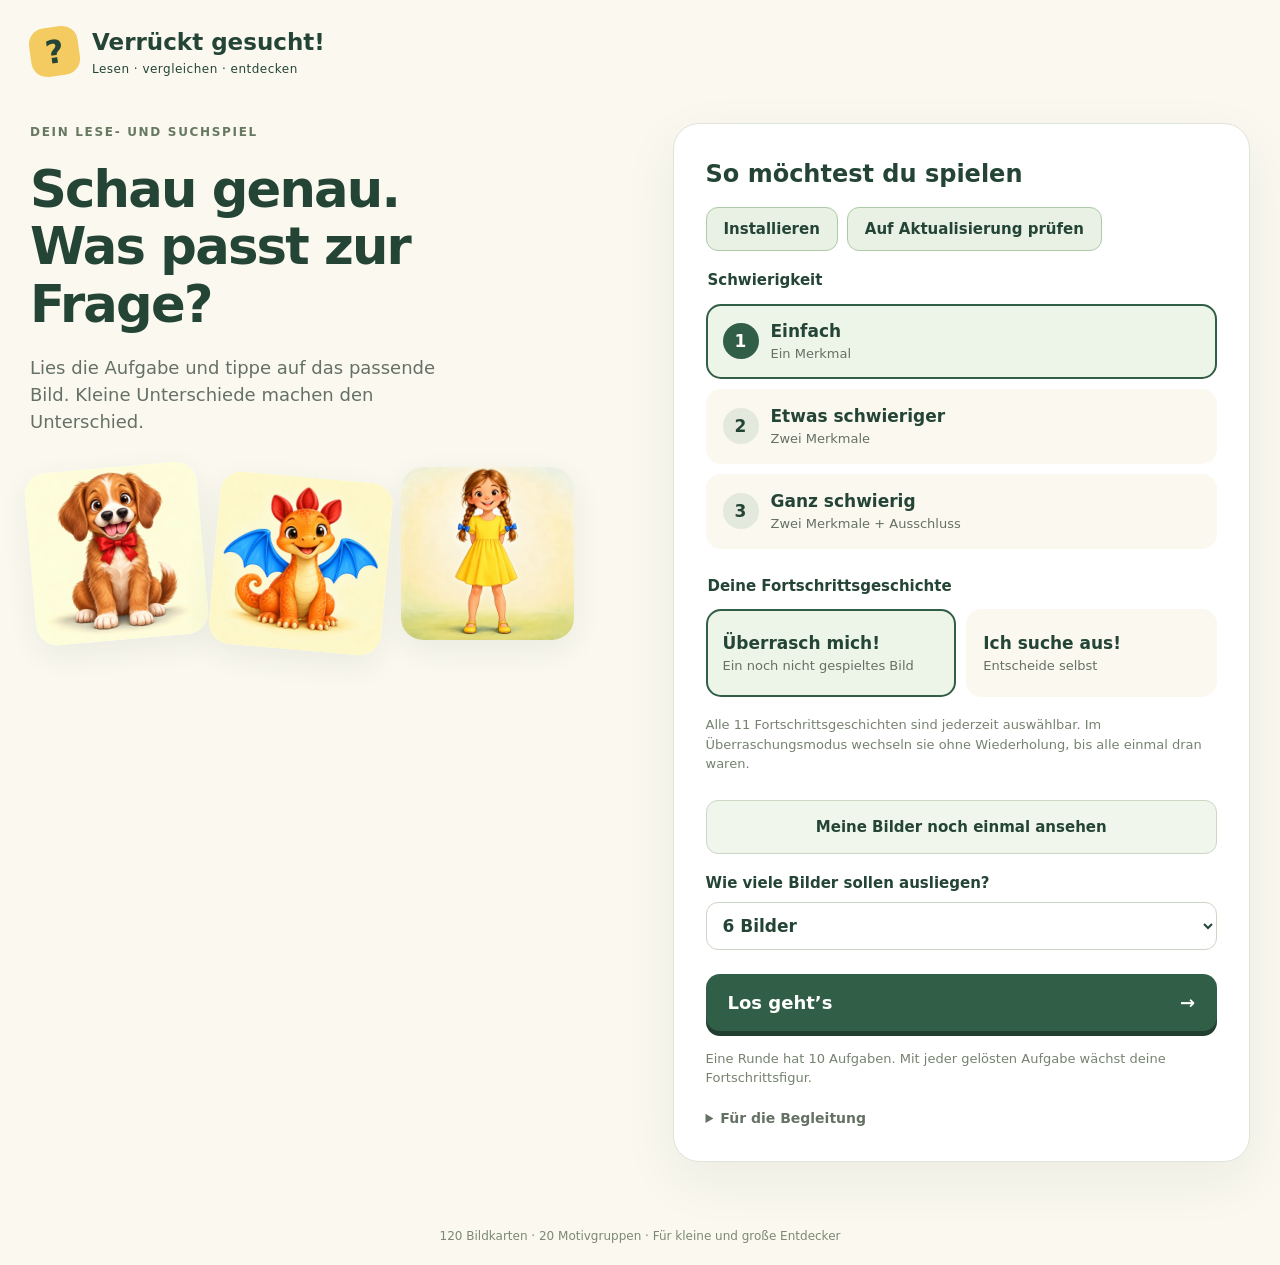
==== index.html @ 69c17f88 "Place accessible text-size controls next to reading task and refresh layout assets" ====
<!doctype html><html lang="de"><head><meta charset="utf-8"><meta name="viewport" content="width=device-width,initial-scale=1"><meta name="theme-color" content="#315e46"><title>Verrückt gesucht! – Lese- und Suchspiel</title><link rel="manifest" href="manifest.webmanifest"><link rel="icon" type="image/png" href="icons/icon-192.png"><link rel="apple-touch-icon" href="icons/icon-192.png"><meta name="apple-mobile-web-app-capable" content="yes"><meta name="apple-mobile-web-app-title" content="Verrückt gesucht!"><link rel="stylesheet" href="style.css?v=20261105-mobile-layout-1"></head><body>
<header class="top"><a class="brand" href="#" id="home"><span class="brandmark">?</span><span>Verrückt gesucht!<small>Lesen · vergleichen · entdecken</small></span></a><button class="quiet" id="settingsButton" hidden>Zur Auswahl</button></header>
<main>
<section id="setup" class="setup"><div class="intro"><div class="eyebrow">DEIN LESE- UND SUCHSPIEL</div><h1>Schau genau.<br>Was passt zur Frage?</h1><p>Lies die Aufgabe und tippe auf das passende Bild. Kleine Unterschiede machen den Unterschied.</p><div class="sample" id="sample" aria-hidden="true"></div></div>
<div class="setupPanel"><h2>So möchtest du spielen</h2><div class="install-panel"><div style="display:flex;gap:9px;flex-wrap:wrap"><button type="button" id="installApp" class="quiet install-app-button">Installieren</button><button type="button" id="updateApp" class="quiet install-app-button">Auf Aktualisierung prüfen</button></div><p id="installStatus" role="status" aria-live="polite" hidden></p><progress id="updateProgress" hidden value="0" max="24" aria-label="Geladene App-Dateien" style="width:100%;height:14px;accent-color:#315e46"></progress><p id="updateStatus" role="status" aria-live="polite" hidden></p></div><fieldset><legend>Schwierigkeit</legend><div class="levels"><button data-level="1" class="level selected" aria-pressed="true"><span>1</span><b>Einfach</b><small>Ein Merkmal</small></button><button data-level="2" class="level" aria-pressed="false"><span>2</span><b>Etwas schwieriger</b><small>Zwei Merkmale</small></button><button data-level="3" class="level" aria-pressed="false"><span>3</span><b>Ganz schwierig</b><small>Zwei Merkmale + Ausschluss</small></button></div></fieldset><fieldset class="reward-picker"><legend>Deine Fortschrittsgeschichte</legend><div class="reward-modes"><button type="button" id="rewardRandom" class="level selected" aria-pressed="true"><b>Überrasch mich!</b><small>Ein noch nicht gespieltes Bild</small></button><button type="button" id="rewardManual" class="level" aria-pressed="false"><b>Ich suche aus!</b><small>Entscheide selbst</small></button></div><label class="field" id="rewardChoiceWrap" hidden>Welche Geschichte soll entstehen?<select id="rewardChoice"><option value="pfau">Der verrückte Pfau</option><option value="baum">Der verrückte Baum</option><option value="knurpsel">Knurpsel, das Fortschrittsmonster</option><option value="rakete">Die verrückte Rakete</option><option value="blumenwiese">Die zauberhafte Blumenwiese</option><option value="wundereiche">Die Wundereiche</option><option value="kinderzimmer">Chaos im Kinderzimmer</option><option value="marsmission">Die Marsmission</option><option value="baumhaus">Das gemütliche Baumhaus</option><option value="unterwasserwelt">Die Unterwasserwelt mit dem Schatz</option><option value="matschwiese">Knurpsel auf der Matschwiese</option></select></label><p class="fine" id="rewardRemaining" aria-live="polite"></p></fieldset><button type="button" class="quiet gallery-launch" id="openGallery">Meine Bilder noch einmal ansehen</button><label class="field">Wie viele Bilder sollen ausliegen?<select id="size"><option value="6">6 Bilder</option><option value="9">9 Bilder</option><option value="12">12 Bilder</option></select></label><button id="start" class="primary">Los geht’s <span>→</span></button><p class="fine">Eine Runde hat 10 Aufgaben. Mit jeder gelösten Aufgabe wächst deine Fortschrittsfigur.</p><details><summary>Für die Begleitung</summary><p>Alle 120 Bildkarten werden verwendet. Die App stellt passende Verwechslungen zusammen und prüft jede Frage auf eine eindeutige Antwort. Auf Stufe 3 entscheidet erst der Ausschluss zwischen zwei Karten.</p><p>Die Mädchenkarten sind weiterhin Entwürfe. Beim Fisch zählen alle dargestellten Flossen einschließlich der Schwanzflosse. Die Radfarbe bezeichnet Felgen und Speichen.</p><button class="quiet" id="downloadMatrix">Fragenmatrix herunterladen</button></details></div></section>
<section id="play" hidden><div class="roundhead"><span id="levelLabel" class="pill"></span><span id="progressText">Aufgabe 1 von 10</span></div><div class="progress" aria-hidden="true"><div id="progressBar"></div></div><div class="taskLayout"><div class="questionBox"><div class="questionTools"><span class="eyebrow">LIES UND FINDE</span><div class="textZoom" role="group" aria-label="Schriftgröße der Leseaufgabe"><button type="button" id="textSmaller" class="quiet" aria-label="Aufgabenschrift verkleinern">A−</button><button type="button" id="textReset" class="quiet" aria-label="Normale Schriftgröße wiederherstellen">100 %</button><button type="button" id="textLarger" class="quiet" aria-label="Aufgabenschrift vergrößern">A+</button></div></div><h1 id="question" tabindex="-1"></h1></div><aside class="reward-panel" aria-label="Deine Fortschrittsfigur"><div id="treeMount"></div><p id="treeCounter" aria-live="polite">0 von 10 gefunden</p></aside></div><div class="feedbackRow"><p id="feedback" aria-live="polite">Tippe auf das passende Bild.</p><button id="next" class="primary" hidden>Nächste Aufgabe →</button></div><div id="board" class="board"></div></section>
<section id="gallery" hidden><div class="gallery-header"><h1>Meine Bilder</h1><button type="button" id="closeGallery" class="quiet">Zurück zur Auswahl</button></div><p>Hier kannst du deine fertigen Fortschrittsgeschichten noch einmal anschauen – ganz ohne Leseaufgaben.</p><div id="galleryGrid" class="gallery-grid"></div></section>
<section id="finish" class="finish" hidden><div class="finishMark">✓</div><h1>Alles gefunden!</h1><p>Du hast alle 10 Aufgaben gelöst.</p><p id="result"></p><button id="again" class="primary">Noch eine Runde →</button><button id="choose" class="quiet">Andere Auswahl</button></section>
</main><footer>120 Bildkarten · 20 Motivgruppen · Für kleine und große Entdecker</footer><dialog id="galleryDialog"><h2 id="galleryTitle">Meine Bilder</h2><div id="galleryPicture" role="button" tabindex="0" aria-label="Nächstes Bild der Fortschrittsgeschichte"></div><p id="galleryStep" aria-live="polite"></p><div class="gallery-controls"><button id="galleryPrev" class="quiet" type="button">← Vorheriges Bild</button><button id="galleryNext" class="primary" type="button">Nächstes Bild →</button></div><button id="galleryClose" class="primary" type="button">Schließen</button></dialog><dialog id="zoom"><button id="closeZoom" class="quiet">Schließen ×</button><img id="zoomImage" alt=""><p id="zoomLabel"></p></dialog><dialog id="treeDialog" aria-labelledby="treeTitle"><h2 id="treeTitle">Dein verrückter Baum</h2><div id="treeLarge"></div><button class="primary" id="treeContinue" hidden>Weiter →</button></dialog><dialog id="installHelp" aria-labelledby="installHelpTitle"><h2 id="installHelpTitle">Verrückt gesucht! installieren</h2><p id="installHelpText"></p><button id="installHelpClose" class="primary" type="button">Verstanden</button></dialog><script src="pwa.js?v=20261105-update-1" defer></script><script src="pfau-art.js?v=20261104"></script><script src="tree-art.js?v=20261104"></script><script src="tree.js?v=20261104"></script><script src="data.js?v=20261105-yellow-noses-1"></script><script src="engine.js?v=20261104"></script><script src="pfau.js?v=20261104"></script><script src="knurpsel.js?v=20261104"></script><script src="rakete.js?v=20261104"></script><script src="matschwiese.js?v=20261104"></script><script src="unterwasserwelt.js?v=20261104"></script><script src="baumhaus.js?v=20261104"></script><script src="marsmission.js?v=20261104"></script><script src="kinderzimmer.js?v=20261104"></script><script src="blumenwiese.js?v=20261104"></script><script src="wundereiche.js?v=20261104"></script><script src="app.js?v=20261105-mobile-layout-1"></script></body></html>
---- style.css ----
:root{--ink:#244536;--green:#315e46;--light:#eef3e9;--gold:#f3cb60;--cream:#faf8ef}*{box-sizing:border-box}body{margin:0;color:var(--ink);font:18px/1.5 system-ui,-apple-system,sans-serif;background:var(--cream)}button,input,select{font:inherit}button,a,select{-webkit-tap-highlight-color:transparent}button{cursor:pointer}button:focus-visible,a:focus-visible,select:focus-visible{outline:4px solid #dc9a23;outline-offset:4px}[hidden]{display:none!important}.top{max-width:1360px;margin:auto;padding:25px 30px;display:flex;align-items:center;justify-content:space-between;gap:15px}.brand{display:flex;align-items:center;gap:13px;color:var(--ink);font-weight:800;text-decoration:none;font-size:23px}.brandmark{display:grid;place-items:center;background:var(--gold);border-radius:16px;width:49px;height:49px;font-size:32px;transform:rotate(-8deg)}.brand small{display:block;font-size:12px;font-weight:500;letter-spacing:.04em}main{max-width:1280px;margin:auto;padding:20px 30px 45px}.setup{display:grid;grid-template-columns:1fr 1fr;gap:65px;align-items:start}.eyebrow{font-size:12px;letter-spacing:.14em;font-weight:800;color:#667960}h1{font-size:clamp(34px,4vw,56px);line-height:1.13;letter-spacing:-.035em;margin:20px 0}h2{font-size:24px;margin:0 0 25px}.intro p{max-width:450px;color:#657164}.sample{display:flex;gap:12px;margin-top:32px;align-items:center}.sample img{width:30%;border-radius:22px;background:white;box-shadow:0 10px 30px #31473112;aspect-ratio:1;object-fit:contain}.sample img:nth-child(2){transform:rotate(5deg) translateY(10px)}.sample img:first-child{transform:rotate(-5deg)}.setupPanel{padding:32px;border-radius:26px;background:#fff;border:1px solid #dfe5d8;box-shadow:0 18px 55px #243a2810}fieldset{padding:0;border:0;margin:0 0 26px}legend,.field{font-size:15px;font-weight:700}legend{margin-bottom:12px}.levels{display:grid;grid-template-columns:1fr;gap:10px}.level{display:grid;grid-template-columns:36px 1fr;gap:0 12px;text-align:left;padding:13px 15px;background:var(--cream);border:2px solid transparent;border-radius:15px;color:var(--ink)}.level span{grid-row:1/3;border-radius:50%;background:#e3e9dc;text-align:center;align-self:center;font-size:17px;font-weight:800;line-height:36px}.level b{font-size:17px}.level small{font-size:13px;color:#657164}.level.selected{border-color:var(--green);background:#edf4e8}.level.selected span{background:var(--green);color:white}.field{display:block;margin:18px 0}.field select{display:block;width:100%;padding:12px;border:1px solid #ccd6c4;border-radius:12px;margin-top:7px;background:white;font-size:17px;color:var(--ink)}.primary{border:0;border-radius:14px;background:var(--green);padding:15px 22px;color:white;font-weight:750;box-shadow:0 5px 0 #203f30;font-size:18px}.primary:hover{background:#244d38}.primary:active{transform:translateY(2px);box-shadow:0 3px 0 #203f30}#start{width:100%;display:flex;justify-content:space-between;margin-top:24px}.quiet{background:transparent;border:1px solid #ccd6c4;border-radius:12px;padding:10px 15px;color:var(--ink);font-size:15px}.fine{font-size:13px;color:#768270;margin:18px 0 0}details{font-size:14px;margin-top:20px;color:#657164}summary{cursor:pointer;font-weight:700}.roundhead{display:flex;align-items:center;justify-content:space-between;gap:12px;font-size:15px}.pill{background:#e7eddc;border-radius:30px;padding:8px 15px;font-weight:700}.progress{height:7px;background:#e4e9db;border-radius:10px;overflow:hidden;margin:15px 0 22px}.progress div{height:100%;background:#d6aa3f;transition:width .3s}.questionBox{background:#fff;border:1px solid #dfe5d8;border-left:7px solid var(--gold);border-radius:20px;padding:20px 26px}.questionBox h1{font-size:clamp(25px,3vw,37px);line-height:1.35;margin:9px 0 0;letter-spacing:-.015em}.feedbackRow{min-height:83px;display:flex;align-items:center;justify-content:space-between;gap:15px}.feedbackRow p{font-size:17px;margin:10px 0}.feedbackRow .primary{font-size:16px;white-space:nowrap}.board{display:grid;grid-template-columns:repeat(3,minmax(0,1fr));gap:18px}.card{position:relative;background:white;border:3px solid #e1e7d9;border-radius:22px;padding:8px;box-shadow:0 5px 16px #243a2808;transition:border-color .15s,transform .15s}.answer{display:block;border:0;padding:0;border-radius:16px;background:#fffbea;width:100%;overflow:hidden}.answer img{display:block;width:100%;height:clamp(160px,23vw,260px);object-fit:contain}.answer:hover{filter:brightness(1.02)}.zoomButton{position:absolute;right:12px;bottom:12px;border:1px solid #ccd6c4;background:#fffffff2;border-radius:50%;width:39px;height:39px;font-size:24px;color:var(--ink);display:grid;place-items:center}.card.correct{border-color:#3f834c;background:#e4f3df}.card.correct:after{content:'✓';position:absolute;top:13px;left:13px;border-radius:50%;background:#3f834c;color:white;font-size:22px;font-weight:800;width:35px;height:35px;text-align:center;pointer-events:none}.card.wrong{animation:shake .4s;border-color:#c27255}@keyframes shake{20%,60%{transform:translateX(-6px)}40%,80%{transform:translateX(6px)}}.finish{text-align:center;max-width:600px;margin:50px auto;padding:40px;background:white;border-radius:28px}.finishMark{background:#e2f0d8;width:85px;height:85px;border-radius:50%;display:grid;place-items:center;margin:auto;font-size:45px}.finish p{color:#657164}.finish .quiet{display:block;margin:22px auto 0}footer{text-align:center;color:#7c8974;font-size:12px;padding:20px}dialog{border:0;border-radius:22px;padding:16px;max-width:92vw;max-height:92vh;background:#fffdf4;box-shadow:0 20px 90px #0005}dialog::backdrop{background:#183223cc}dialog .quiet{display:block;margin-left:auto}#zoom img{display:block;max-height:70vh;max-width:84vw;object-fit:contain;margin:8px auto}dialog p{text-align:center;font-size:13px;margin:0}body.zoomOpen{overflow:hidden}@media(min-width:1100px){.board.many{grid-template-columns:repeat(4,minmax(0,1fr))}.board.many img{height:210px}}@media(max-width:850px){.setup{gap:28px}.setupPanel{padding:23px}.top{padding:20px}main{padding:10px 20px 35px}}@media(max-width:650px){.setup{grid-template-columns:1fr;gap:24px}.intro h1{font-size:37px;margin:14px 0}.intro p{font-size:16px;margin-bottom:10px}.sample{display:none}.setupPanel{padding:22px}.top{padding:16px}.brand{font-size:20px}.brandmark{width:41px;height:41px}.brand small{font-size:10px}main{padding:10px 12px 30px}.board{grid-template-columns:repeat(2,minmax(0,1fr));gap:10px}.card{padding:5px;border-radius:17px}.answer img{height:clamp(150px,40vw,240px)}.questionBox{padding:17px 18px}.questionBox h1{font-size:25px}.feedbackRow{align-items:flex-start;flex-direction:column;gap:0;padding:8px 0 14px}.feedbackRow .primary{align-self:flex-end}.zoomButton{width:34px;height:34px;right:8px;bottom:8px}.roundhead{font-size:13px}#settingsButton{font-size:12px;padding:8px}.finish{padding:30px 20px}.finish h1{font-size:36px}}@media(prefers-reduced-motion:reduce){*{animation:none!important;transition:none!important}}

.taskLayout{display:grid;grid-template-columns:minmax(0,1fr) 155px;gap:20px;align-items:center}.reward-panel{text-align:center}.reward-panel p{font-size:13px;font-weight:700;margin:6px 0}.reward-picture{position:relative;aspect-ratio:718/746;width:100%;line-height:0;isolation:isolate}.reward-base{width:100%;height:100%;display:block;border-radius:12px}.reward-slot{position:absolute;translate:-50% -50%;display:grid;place-items:center;background:#fffffff0;border:2px solid #809984;border-radius:50%;font-weight:850;font-size:clamp(12px,2vw,25px);line-height:1;color:#68816f;z-index:2}.reward-sprite{position:absolute;translate:-50% -50%;height:auto;z-index:3;filter:drop-shadow(0 2px 3px #24453644)}.reward-flight{animation:reward-arrive 1.05s cubic-bezier(.21,.84,.3,1) forwards}.reward-done{opacity:1}@keyframes reward-arrive{from{opacity:0}to{opacity:1}}#treeDialog{width:min(92vw,560px);max-height:94svh;text-align:center;padding:20px}#treeDialog h2{font-size:clamp(20px,4vw,28px);margin:0 0 14px;line-height:1.3}#treeLarge{width:min(100%,54svh);margin:auto}#treeContinue{margin:16px auto 6px;min-width:170px}body.treeOpen{overflow:hidden}#treeDialog::backdrop{background:#183223c9}@media(max-width:650px){.taskLayout{grid-template-columns:minmax(0,1fr) 95px;gap:8px}.reward-panel p{font-size:11px}.taskLayout .questionBox{padding:14px 12px}.taskLayout .questionBox h1{font-size:22px}.taskLayout .eyebrow{font-size:10px;letter-spacing:.06em}#treeDialog{padding:16px}}@media(max-width:360px){.taskLayout{grid-template-columns:1fr}.reward-panel{display:flex;align-items:center;justify-content:center;gap:14px}#treeMount{width:85px}}

.pfau-picture{background:linear-gradient(#f1f7ec,#faf8ef);border-radius:16px;overflow:visible}.pfau-base,.pfau-body{position:absolute;inset:0;width:100%;height:100%;object-fit:contain}.pfau-base{z-index:1}.pfau-body{z-index:3}.pfau-question{z-index:5}.pfau-piece{translate:none;transform-origin:50% 100%;filter:none;line-height:0}.pfau-piece img{display:block;width:100%;height:auto}.pfau-flight{animation:pfau-arrive 1.05s cubic-bezier(.21,.84,.3,1) forwards}@keyframes pfau-arrive{from{opacity:0}to{opacity:1}}

.reward-picture img{margin:0;max-width:none;max-height:none;vertical-align:top}.pfau-piece{aspect-ratio:1}.pfau-piece img{height:100%;object-fit:contain}.pfau-piece .pfau-settled{animation:none;opacity:1;transform:none}

.knurpsel-picture{aspect-ratio:1221/1288;background:white;border-radius:16px;overflow:hidden}
.knurpsel-frame{position:absolute;inset:0;display:block;width:100%;height:100%;object-fit:contain;transform-origin:50% 88%}
.knurpsel-leave{animation:knurpsel-leave var(--reward-duration,2000ms) ease-in-out forwards}
.knurpsel-enter{animation:knurpsel-enter var(--reward-duration,2000ms) ease-in-out forwards}
@keyframes knurpsel-leave{from{opacity:1}to{opacity:0}}
@keyframes knurpsel-enter{from{opacity:0}to{opacity:1}}

.rakete-picture{aspect-ratio:1}
.rakete-empty{display:grid;place-items:center;font-size:clamp(36px,10vw,90px);color:#68816f;line-height:1}
.rakete-picture .knurpsel-frame{transform-origin:50% 50%}

#treeTitle:empty{display:none}

.matschwiese-picture{aspect-ratio:1;background:#b0d356}
.matschwiese-picture .knurpsel-frame{transform-origin:center}

/* Card count and orientation determine the complete layout. */
#board{gap:10px}
#board[data-size="6"]{grid-template-columns:repeat(2,minmax(0,1fr))}
#board[data-size="9"],#board[data-size="12"]{grid-template-columns:repeat(3,minmax(0,1fr))}
@media(orientation:landscape){#board[data-size="12"]{grid-template-columns:repeat(4,minmax(0,1fr))}}
#board .card{padding:5px}
#board .answer img{height:var(--card-image-height,150px)}
body.playing footer{display:none}
body.playing .top{padding-top:10px;padding-bottom:10px}
body.playing main{padding-top:0;padding-bottom:16px}
body.playing .progress{margin:8px 0 10px}
body.playing .feedbackRow{min-height:48px;padding:5px 0 10px;flex-direction:row;align-items:center;gap:8px}
body.playing .feedbackRow p{margin:0;font-size:14px}
body.playing .feedbackRow .primary{padding:10px 12px;white-space:normal}
body.playing .taskLayout{grid-template-columns:minmax(0,1fr) 80px;gap:8px}
body.playing .questionBox{padding:10px 12px}
body.playing .questionBox h1{font-size:clamp(20px,2.6vw,30px);margin:4px 0 0;line-height:1.25}
body.playing .reward-panel p{font-size:11px;margin:3px 0}
@media(max-height:500px){body.playing .brand small,body.playing .questionBox .eyebrow{display:none}body.playing .top{padding-top:5px;padding-bottom:5px}}

/* Keep the underwater scene aligned while the next detail comes into view. */
.unterwasserwelt-picture{aspect-ratio:1;background:#3694ba}
.unterwasserwelt-picture .knurpsel-frame{transform-origin:center}

/* Use the available screen for inspecting every progress picture. */
#treeDialog{width:98vw;height:98dvh;max-width:98vw;max-height:98dvh;padding:10px;padding-bottom:max(10px,env(safe-area-inset-bottom));box-sizing:border-box}
#treeDialog[open]{display:flex;flex-direction:column}
#treeDialog h2{flex:none;margin:0 0 8px;font-size:clamp(18px,3vw,28px)}
#treeLarge{flex:1;min-height:0;width:100%;margin:0;container-type:size;display:flex;align-items:center;justify-content:center}
#treeLarge .reward-picture{width:min(100cqw,calc(100cqh * var(--reward-ratio,.962)));flex:none;margin:auto}
#treeLarge .knurpsel-picture{--reward-ratio:.948}
#treeLarge .rakete-picture,#treeLarge .matschwiese-picture,#treeLarge .unterwasserwelt-picture{--reward-ratio:1}
#treeContinue{flex:none;margin:10px auto 0;padding:12px 22px}
#treeDialog #treeContinue[hidden]{display:block!important;visibility:hidden;pointer-events:none}

/* Keep the treehouse scene still while the new details appear. */
.baumhaus-picture{aspect-ratio:1;background:#b0d356}
.baumhaus-picture .knurpsel-frame{transform-origin:center}
#treeLarge .baumhaus-picture{--reward-ratio:1}

/* Reveal each Mars scene gently without moving the landscape. */
.marsmission-picture{aspect-ratio:1;background:#dfaa58}
.marsmission-picture .knurpsel-frame{transform-origin:center}
#treeLarge .marsmission-picture{--reward-ratio:1}

/* Keep the bedroom scene aligned during each gentle reveal. */
.kinderzimmer-picture{aspect-ratio:1;background:#dcd1d3}
.kinderzimmer-picture .knurpsel-frame{transform-origin:center}
#treeLarge .kinderzimmer-picture{--reward-ratio:1}

/* Wundereiche: aligned full-size pages with a quiet two-second crossfade. */
.wundereiche-picture{aspect-ratio:1;background:#fff}
.wundereiche-picture .knurpsel-frame{transform-origin:center}
#treeLarge .wundereiche-picture{--reward-ratio:1}

/* Child-controlled progress story selection and finished-picture album */
.reward-modes{display:grid;grid-template-columns:repeat(2,minmax(0,1fr));gap:10px}.reward-modes .level{display:flex;flex-direction:column;justify-content:center;min-height:88px}.reward-modes .level small{font-size:13px}.gallery-launch{display:block;width:100%;margin:15px 0;padding:15px;font-weight:750;background:#f1f6ec}.gallery-header{display:flex;justify-content:space-between;align-items:center;gap:15px}.gallery-header h1{margin:10px 0}.gallery-grid{display:grid;grid-template-columns:repeat(auto-fill,minmax(160px,1fr));gap:15px;margin:24px 0}.gallery-tile{background:#fff;border:2px solid #dae4d3;border-radius:18px;padding:12px;display:flex;flex-direction:column;gap:5px;text-align:center;color:var(--ink)}.gallery-tile:not(:disabled):hover{border-color:var(--green)}.gallery-tile:disabled{opacity:.6;cursor:default}.gallery-tile small{font-size:12px}.gallery-thumb{width:100%;aspect-ratio:1;background:#f6f4eb;display:grid;place-items:center;border-radius:12px;overflow:hidden}.gallery-thumb>.reward-picture{width:100%;pointer-events:none}.gallery-thumb>span{font-size:60px;color:#a4b49c}#galleryDialog{width:min(96vw,790px);max-height:96dvh;text-align:center}#galleryDialog[open]{display:flex;flex-direction:column;gap:10px}#galleryDialog h2{margin:0}#galleryPicture{min-height:0;display:flex;align-items:center;justify-content:center;flex:1;overflow:hidden}#galleryPicture>.reward-picture{width:min(84vw,65dvh);max-height:75dvh;pointer-events:none}#galleryClose{align-self:center}@media(max-width:450px){.reward-modes{grid-template-columns:1fr}.gallery-grid{grid-template-columns:repeat(2,minmax(0,1fr))}.gallery-header{align-items:flex-start;flex-direction:column}}

/* Flower pages keep their square canvas throughout the shared crossfade. */
.blumenwiese-picture{aspect-ratio:1;background:#fff}
#treeLarge .blumenwiese-picture{--reward-ratio:1}

/* Album playback uses two aligned scenes and advances only on a tap. */
#galleryDialog{width:98vw;height:98dvh;max-width:98vw;max-height:98dvh}
#galleryPicture{position:relative;display:grid;grid-template-columns:1fr;grid-template-rows:1fr;container-type:size;cursor:pointer}
#galleryPicture>.reward-picture{grid-area:1/1;align-self:center;justify-self:center;width:min(100cqw,calc(100cqh * var(--reward-ratio,.962)));max-height:none;pointer-events:none}
#galleryPicture>.knurpsel-picture{--reward-ratio:.948}
#galleryPicture>.rakete-picture,#galleryPicture>.blumenwiese-picture,#galleryPicture>.wundereiche-picture,#galleryPicture>.kinderzimmer-picture,#galleryPicture>.marsmission-picture,#galleryPicture>.baumhaus-picture,#galleryPicture>.unterwasserwelt-picture,#galleryPicture>.matschwiese-picture,#galleryPicture>.pfau-picture{--reward-ratio:1}
.gallery-enter{animation:knurpsel-enter 2s ease-in-out forwards}.gallery-leave{animation:knurpsel-leave 2s ease-in-out forwards}
.gallery-controls{display:flex;justify-content:center;gap:10px;flex-wrap:wrap}.gallery-controls button:disabled{opacity:.5;cursor:default}

/* Einheitliche ruhige Belohnungsanzeige, 04.11.2026 */
.reward-image-error{position:absolute;inset:0;display:grid;place-items:center;text-align:center;background:#faf8ef;color:#315e46;padding:20px;font-size:clamp(14px,2vw,19px);line-height:1.4}
.reward-slot{font-size:clamp(10px,1.3vw,16px)}
.knurpsel-frame{transform:none!important;object-position:center}

/* Installationsbedienung, unabhängig vom Spielstart */
.install-panel{display:flex;flex-direction:column;gap:6px;margin:-10px 0 18px}.install-app-button{align-self:flex-start;padding:10px 17px;min-height:44px;font-weight:750;background:#e8f1e3;border:1px solid #aec8aa;color:#244536}.install-app-button:disabled{opacity:.75;cursor:default}.install-panel p{margin:0;font-size:14px;color:#475b4a;line-height:1.45}#installHelp{width:min(92vw,520px);max-width:520px;padding:24px;border-radius:20px;border:1px solid #cfddc9;background:#faf8ef;color:#244536;box-shadow:0 12px 38px #152f2080}#installHelp::backdrop{background:#142a1e99}#installHelp h2{margin:0 0 14px}#installHelp p{line-height:1.55;white-space:pre-line;margin:0 0 18px}#installHelpClose{display:block;margin-left:auto}
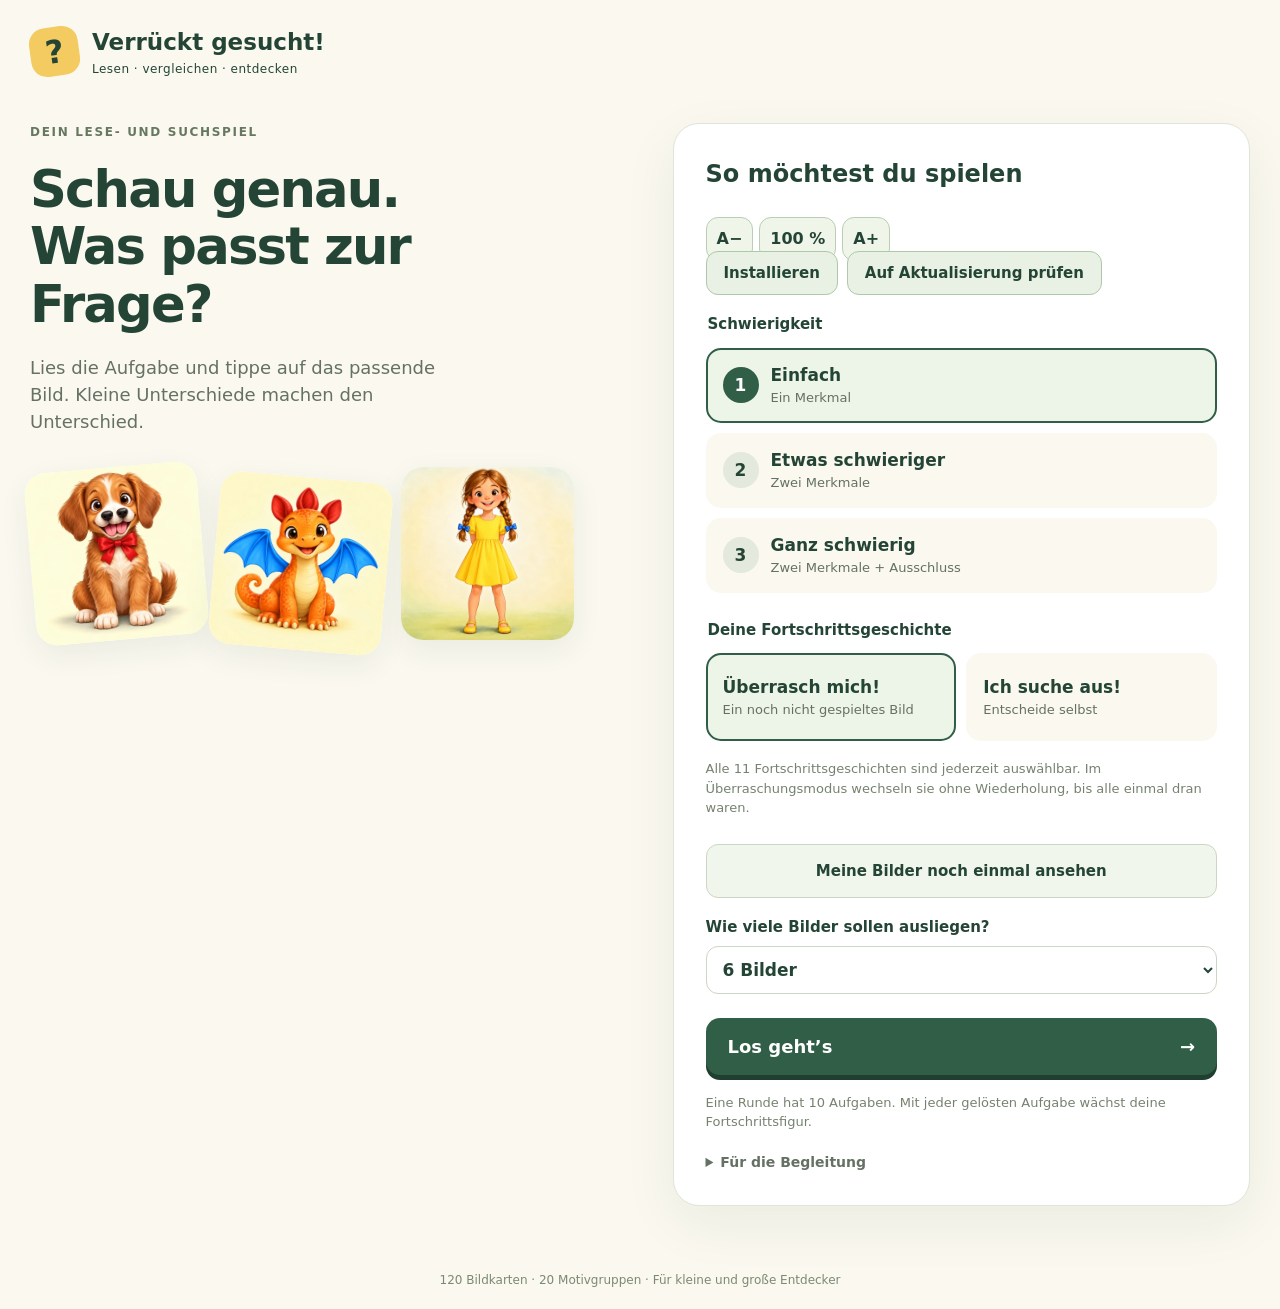
==== commit 487326b9: "Add accessible start-page font controls and visible game-start error status" ====
--- a/index.html
+++ b/index.html
@@ -1,10 +1,32 @@
-<!doctype html><html lang="de"><head><meta charset="utf-8"><meta name="viewport" content="width=device-width,initial-scale=1"><meta name="theme-color" content="#315e46"><title>Verrückt gesucht! – Lese- und Suchspiel</title><link rel="manifest" href="manifest.webmanifest"><link rel="icon" type="image/png" href="icons/icon-192.png"><link rel="apple-touch-icon" href="icons/icon-192.png"><meta name="apple-mobile-web-app-capable" content="yes"><meta name="apple-mobile-web-app-title" content="Verrückt gesucht!"><link rel="stylesheet" href="style.css?v=20261105-mobile-layout-1"></head><body>
+<!doctype html><html lang="de"><head><meta charset="utf-8"><meta name="viewport" content="width=device-width,initial-scale=1"><meta name="theme-color" content="#315e46"><title>Verrückt gesucht! – Lese- und Suchspiel</title><link rel="manifest" href="manifest.webmanifest"><link rel="icon" type="image/png" href="icons/icon-192.png"><link rel="apple-touch-icon" href="icons/icon-192.png"><meta name="apple-mobile-web-app-capable" content="yes"><meta name="apple-mobile-web-app-title" content="Verrückt gesucht!"><link rel="stylesheet" href="style.css?v=20261105-setup-zoom-startfix-1"><style id="portrait-layout-fallback">
+/* Direkt im HTML: auch ältere PWA-Caches können das Einspalten nicht blockieren. */
+@media (orientation:portrait) and (max-width:1200px){
+ .setup{display:grid!important;grid-template-columns:minmax(0,1fr)!important;gap:24px!important;max-width:760px!important;margin-inline:auto!important}
+ .setup>.intro,.setup>.setupPanel{min-width:0;width:100%;max-width:100%}
+ .setup>.intro{text-align:center}
+ .setup>.intro p{max-width:620px;margin:12px auto}
+ .setup>.intro .sample{display:flex!important;justify-content:center;align-items:center;gap:12px;margin:18px auto 0;max-width:510px}
+ .setup>.intro .sample img{width:29%;max-width:145px}
+ .setup>.setupPanel{padding:clamp(17px,3.5vw,28px)}
+}
+@media (orientation:portrait) and (max-width:650px){
+ .setup{gap:19px!important}
+ .setup>.setupPanel{padding:18px 16px}
+ .setup>.intro h1{font-size:clamp(30px,7.5vw,38px)}
+}
+html.vg-portrait-compact .setup{display:grid!important;grid-template-columns:minmax(0,1fr)!important;gap:22px!important;max-width:760px!important;margin-inline:auto!important}
+html.vg-portrait-compact .setup>.intro,html.vg-portrait-compact .setup>.setupPanel{min-width:0;width:100%}
+html.vg-portrait-compact .setup>.intro{text-align:center}
+html.vg-portrait-compact .setup>.intro p{margin:12px auto}
+html.vg-portrait-compact .intro .sample{display:flex!important;justify-content:center;gap:12px;max-width:500px;margin:18px auto}
+html.vg-portrait-compact .intro .sample img{width:29%;max-width:140px}
+</style></head><body>
 <header class="top"><a class="brand" href="#" id="home"><span class="brandmark">?</span><span>Verrückt gesucht!<small>Lesen · vergleichen · entdecken</small></span></a><button class="quiet" id="settingsButton" hidden>Zur Auswahl</button></header>
 <main>
 <section id="setup" class="setup"><div class="intro"><div class="eyebrow">DEIN LESE- UND SUCHSPIEL</div><h1>Schau genau.<br>Was passt zur Frage?</h1><p>Lies die Aufgabe und tippe auf das passende Bild. Kleine Unterschiede machen den Unterschied.</p><div class="sample" id="sample" aria-hidden="true"></div></div>
-<div class="setupPanel"><h2>So möchtest du spielen</h2><div class="install-panel"><div style="display:flex;gap:9px;flex-wrap:wrap"><button type="button" id="installApp" class="quiet install-app-button">Installieren</button><button type="button" id="updateApp" class="quiet install-app-button">Auf Aktualisierung prüfen</button></div><p id="installStatus" role="status" aria-live="polite" hidden></p><progress id="updateProgress" hidden value="0" max="24" aria-label="Geladene App-Dateien" style="width:100%;height:14px;accent-color:#315e46"></progress><p id="updateStatus" role="status" aria-live="polite" hidden></p></div><fieldset><legend>Schwierigkeit</legend><div class="levels"><button data-level="1" class="level selected" aria-pressed="true"><span>1</span><b>Einfach</b><small>Ein Merkmal</small></button><button data-level="2" class="level" aria-pressed="false"><span>2</span><b>Etwas schwieriger</b><small>Zwei Merkmale</small></button><button data-level="3" class="level" aria-pressed="false"><span>3</span><b>Ganz schwierig</b><small>Zwei Merkmale + Ausschluss</small></button></div></fieldset><fieldset class="reward-picker"><legend>Deine Fortschrittsgeschichte</legend><div class="reward-modes"><button type="button" id="rewardRandom" class="level selected" aria-pressed="true"><b>Überrasch mich!</b><small>Ein noch nicht gespieltes Bild</small></button><button type="button" id="rewardManual" class="level" aria-pressed="false"><b>Ich suche aus!</b><small>Entscheide selbst</small></button></div><label class="field" id="rewardChoiceWrap" hidden>Welche Geschichte soll entstehen?<select id="rewardChoice"><option value="pfau">Der verrückte Pfau</option><option value="baum">Der verrückte Baum</option><option value="knurpsel">Knurpsel, das Fortschrittsmonster</option><option value="rakete">Die verrückte Rakete</option><option value="blumenwiese">Die zauberhafte Blumenwiese</option><option value="wundereiche">Die Wundereiche</option><option value="kinderzimmer">Chaos im Kinderzimmer</option><option value="marsmission">Die Marsmission</option><option value="baumhaus">Das gemütliche Baumhaus</option><option value="unterwasserwelt">Die Unterwasserwelt mit dem Schatz</option><option value="matschwiese">Knurpsel auf der Matschwiese</option></select></label><p class="fine" id="rewardRemaining" aria-live="polite"></p></fieldset><button type="button" class="quiet gallery-launch" id="openGallery">Meine Bilder noch einmal ansehen</button><label class="field">Wie viele Bilder sollen ausliegen?<select id="size"><option value="6">6 Bilder</option><option value="9">9 Bilder</option><option value="12">12 Bilder</option></select></label><button id="start" class="primary">Los geht’s <span>→</span></button><p class="fine">Eine Runde hat 10 Aufgaben. Mit jeder gelösten Aufgabe wächst deine Fortschrittsfigur.</p><details><summary>Für die Begleitung</summary><p>Alle 120 Bildkarten werden verwendet. Die App stellt passende Verwechslungen zusammen und prüft jede Frage auf eine eindeutige Antwort. Auf Stufe 3 entscheidet erst der Ausschluss zwischen zwei Karten.</p><p>Die Mädchenkarten sind weiterhin Entwürfe. Beim Fisch zählen alle dargestellten Flossen einschließlich der Schwanzflosse. Die Radfarbe bezeichnet Felgen und Speichen.</p><button class="quiet" id="downloadMatrix">Fragenmatrix herunterladen</button></details></div></section>
+<div class="setupPanel"><div class="setup-heading"><h2>So möchtest du spielen</h2><div class="textZoom setupTextZoom" role="group" aria-label="Schriftgröße auf dem Startbildschirm"><button type="button" id="setupTextSmaller" class="quiet" aria-label="Schrift auf der Startseite verkleinern">A−</button><button type="button" id="setupTextReset" class="quiet" aria-label="Schriftgröße der Startseite zurücksetzen">100 %</button><button type="button" id="setupTextLarger" class="quiet" aria-label="Schrift auf der Startseite vergrößern">A+</button></div></div><p class="fine" id="startError" role="alert" hidden></p><div class="install-panel"><div style="display:flex;gap:9px;flex-wrap:wrap"><button type="button" id="installApp" class="quiet install-app-button">Installieren</button><button type="button" id="updateApp" class="quiet install-app-button">Auf Aktualisierung prüfen</button></div><p id="installStatus" role="status" aria-live="polite" hidden></p><progress id="updateProgress" hidden value="0" max="24" aria-label="Geladene App-Dateien" style="width:100%;height:14px;accent-color:#315e46"></progress><p id="updateStatus" role="status" aria-live="polite" hidden></p></div><fieldset><legend>Schwierigkeit</legend><div class="levels"><button data-level="1" class="level selected" aria-pressed="true"><span>1</span><b>Einfach</b><small>Ein Merkmal</small></button><button data-level="2" class="level" aria-pressed="false"><span>2</span><b>Etwas schwieriger</b><small>Zwei Merkmale</small></button><button data-level="3" class="level" aria-pressed="false"><span>3</span><b>Ganz schwierig</b><small>Zwei Merkmale + Ausschluss</small></button></div></fieldset><fieldset class="reward-picker"><legend>Deine Fortschrittsgeschichte</legend><div class="reward-modes"><button type="button" id="rewardRandom" class="level selected" aria-pressed="true"><b>Überrasch mich!</b><small>Ein noch nicht gespieltes Bild</small></button><button type="button" id="rewardManual" class="level" aria-pressed="false"><b>Ich suche aus!</b><small>Entscheide selbst</small></button></div><label class="field" id="rewardChoiceWrap" hidden>Welche Geschichte soll entstehen?<select id="rewardChoice"><option value="pfau">Der verrückte Pfau</option><option value="baum">Der verrückte Baum</option><option value="knurpsel">Knurpsel, das Fortschrittsmonster</option><option value="rakete">Die verrückte Rakete</option><option value="blumenwiese">Die zauberhafte Blumenwiese</option><option value="wundereiche">Die Wundereiche</option><option value="kinderzimmer">Chaos im Kinderzimmer</option><option value="marsmission">Die Marsmission</option><option value="baumhaus">Das gemütliche Baumhaus</option><option value="unterwasserwelt">Die Unterwasserwelt mit dem Schatz</option><option value="matschwiese">Knurpsel auf der Matschwiese</option></select></label><p class="fine" id="rewardRemaining" aria-live="polite"></p></fieldset><button type="button" class="quiet gallery-launch" id="openGallery">Meine Bilder noch einmal ansehen</button><label class="field">Wie viele Bilder sollen ausliegen?<select id="size"><option value="6">6 Bilder</option><option value="9">9 Bilder</option><option value="12">12 Bilder</option></select></label><button id="start" class="primary">Los geht’s <span>→</span></button><p class="fine">Eine Runde hat 10 Aufgaben. Mit jeder gelösten Aufgabe wächst deine Fortschrittsfigur.</p><details><summary>Für die Begleitung</summary><p>Alle 120 Bildkarten werden verwendet. Die App stellt passende Verwechslungen zusammen und prüft jede Frage auf eine eindeutige Antwort. Auf Stufe 3 entscheidet erst der Ausschluss zwischen zwei Karten.</p><p>Die Mädchenkarten sind weiterhin Entwürfe. Beim Fisch zählen alle dargestellten Flossen einschließlich der Schwanzflosse. Die Radfarbe bezeichnet Felgen und Speichen.</p><button class="quiet" id="downloadMatrix">Fragenmatrix herunterladen</button></details></div></section>
 <section id="play" hidden><div class="roundhead"><span id="levelLabel" class="pill"></span><span id="progressText">Aufgabe 1 von 10</span></div><div class="progress" aria-hidden="true"><div id="progressBar"></div></div><div class="taskLayout"><div class="questionBox"><div class="questionTools"><span class="eyebrow">LIES UND FINDE</span><div class="textZoom" role="group" aria-label="Schriftgröße der Leseaufgabe"><button type="button" id="textSmaller" class="quiet" aria-label="Aufgabenschrift verkleinern">A−</button><button type="button" id="textReset" class="quiet" aria-label="Normale Schriftgröße wiederherstellen">100 %</button><button type="button" id="textLarger" class="quiet" aria-label="Aufgabenschrift vergrößern">A+</button></div></div><h1 id="question" tabindex="-1"></h1></div><aside class="reward-panel" aria-label="Deine Fortschrittsfigur"><div id="treeMount"></div><p id="treeCounter" aria-live="polite">0 von 10 gefunden</p></aside></div><div class="feedbackRow"><p id="feedback" aria-live="polite">Tippe auf das passende Bild.</p><button id="next" class="primary" hidden>Nächste Aufgabe →</button></div><div id="board" class="board"></div></section>
 <section id="gallery" hidden><div class="gallery-header"><h1>Meine Bilder</h1><button type="button" id="closeGallery" class="quiet">Zurück zur Auswahl</button></div><p>Hier kannst du deine fertigen Fortschrittsgeschichten noch einmal anschauen – ganz ohne Leseaufgaben.</p><div id="galleryGrid" class="gallery-grid"></div></section>
 <section id="finish" class="finish" hidden><div class="finishMark">✓</div><h1>Alles gefunden!</h1><p>Du hast alle 10 Aufgaben gelöst.</p><p id="result"></p><button id="again" class="primary">Noch eine Runde →</button><button id="choose" class="quiet">Andere Auswahl</button></section>
-</main><footer>120 Bildkarten · 20 Motivgruppen · Für kleine und große Entdecker</footer><dialog id="galleryDialog"><h2 id="galleryTitle">Meine Bilder</h2><div id="galleryPicture" role="button" tabindex="0" aria-label="Nächstes Bild der Fortschrittsgeschichte"></div><p id="galleryStep" aria-live="polite"></p><div class="gallery-controls"><button id="galleryPrev" class="quiet" type="button">← Vorheriges Bild</button><button id="galleryNext" class="primary" type="button">Nächstes Bild →</button></div><button id="galleryClose" class="primary" type="button">Schließen</button></dialog><dialog id="zoom"><button id="closeZoom" class="quiet">Schließen ×</button><img id="zoomImage" alt=""><p id="zoomLabel"></p></dialog><dialog id="treeDialog" aria-labelledby="treeTitle"><h2 id="treeTitle">Dein verrückter Baum</h2><div id="treeLarge"></div><button class="primary" id="treeContinue" hidden>Weiter →</button></dialog><dialog id="installHelp" aria-labelledby="installHelpTitle"><h2 id="installHelpTitle">Verrückt gesucht! installieren</h2><p id="installHelpText"></p><button id="installHelpClose" class="primary" type="button">Verstanden</button></dialog><script src="pwa.js?v=20261105-update-1" defer></script><script src="pfau-art.js?v=20261104"></script><script src="tree-art.js?v=20261104"></script><script src="tree.js?v=20261104"></script><script src="data.js?v=20261105-yellow-noses-1"></script><script src="engine.js?v=20261104"></script><script src="pfau.js?v=20261104"></script><script src="knurpsel.js?v=20261104"></script><script src="rakete.js?v=20261104"></script><script src="matschwiese.js?v=20261104"></script><script src="unterwasserwelt.js?v=20261104"></script><script src="baumhaus.js?v=20261104"></script><script src="marsmission.js?v=20261104"></script><script src="kinderzimmer.js?v=20261104"></script><script src="blumenwiese.js?v=20261104"></script><script src="wundereiche.js?v=20261104"></script><script src="app.js?v=20261105-mobile-layout-1"></script></body></html>
+</main><footer>120 Bildkarten · 20 Motivgruppen · Für kleine und große Entdecker</footer><dialog id="galleryDialog"><h2 id="galleryTitle">Meine Bilder</h2><div id="galleryPicture" role="button" tabindex="0" aria-label="Nächstes Bild der Fortschrittsgeschichte"></div><p id="galleryStep" aria-live="polite"></p><div class="gallery-controls"><button id="galleryPrev" class="quiet" type="button">← Vorheriges Bild</button><button id="galleryNext" class="primary" type="button">Nächstes Bild →</button></div><button id="galleryClose" class="primary" type="button">Schließen</button></dialog><dialog id="zoom"><button id="closeZoom" class="quiet">Schließen ×</button><img id="zoomImage" alt=""><p id="zoomLabel"></p></dialog><dialog id="treeDialog" aria-labelledby="treeTitle"><h2 id="treeTitle">Dein verrückter Baum</h2><div id="treeLarge"></div><button class="primary" id="treeContinue" hidden>Weiter →</button></dialog><dialog id="installHelp" aria-labelledby="installHelpTitle"><h2 id="installHelpTitle">Verrückt gesucht! installieren</h2><p id="installHelpText"></p><button id="installHelpClose" class="primary" type="button">Verstanden</button></dialog><script src="pwa.js?v=20261105-update-1" defer></script><script src="pfau-art.js?v=20261104"></script><script src="tree-art.js?v=20261104"></script><script src="tree.js?v=20261104"></script><script src="data.js?v=20261105-yellow-noses-1"></script><script src="engine.js?v=20261104"></script><script src="pfau.js?v=20261104"></script><script src="knurpsel.js?v=20261104"></script><script src="rakete.js?v=20261104"></script><script src="matschwiese.js?v=20261104"></script><script src="unterwasserwelt.js?v=20261104"></script><script src="baumhaus.js?v=20261104"></script><script src="marsmission.js?v=20261104"></script><script src="kinderzimmer.js?v=20261104"></script><script src="blumenwiese.js?v=20261104"></script><script src="wundereiche.js?v=20261104"></script><script src="app.js?v=20261105-setup-zoom-startfix-1"></script></body></html>
 
--- a/style.css
+++ b/style.css
@@ -100,3 +100,85 @@
 
 /* Installationsbedienung, unabhängig vom Spielstart */
 .install-panel{display:flex;flex-direction:column;gap:6px;margin:-10px 0 18px}.install-app-button{align-self:flex-start;padding:10px 17px;min-height:44px;font-weight:750;background:#e8f1e3;border:1px solid #aec8aa;color:#244536}.install-app-button:disabled{opacity:.75;cursor:default}.install-panel p{margin:0;font-size:14px;color:#475b4a;line-height:1.45}#installHelp{width:min(92vw,520px);max-width:520px;padding:24px;border-radius:20px;border:1px solid #cfddc9;background:#faf8ef;color:#244536;box-shadow:0 12px 38px #152f2080}#installHelp::backdrop{background:#142a1e99}#installHelp h2{margin:0 0 14px}#installHelp p{line-height:1.55;white-space:pre-line;margin:0 0 18px}#installHelpClose{display:block;margin-left:auto}
+
+
+/* 05.11.2026: Bildschirmfläche auf Start- und Spielseite sinnvoll nutzen. */
+@media (max-width:950px) and (orientation:portrait){
+  .setup{grid-template-columns:minmax(0,1fr);gap:22px;max-width:760px;margin-inline:auto}
+  .intro{text-align:center}
+  .intro p{max-width:640px;margin:12px auto;color:#52695a}
+  .intro h1{font-size:clamp(31px,5.6vw,48px);margin:12px 0}
+  .sample{display:flex;justify-content:center;gap:clamp(9px,2vw,20px);margin:16px auto 0;max-width:530px}
+  .sample img{width:29%;max-width:150px;border-radius:16px}
+  .setupPanel{width:100%;max-width:100%;padding:clamp(17px,3vw,30px)}
+}
+@media (max-width:650px) and (orientation:portrait){
+  .setup{gap:18px}
+  .intro h1{font-size:clamp(29px,8vw,38px)}
+  .intro p{font-size:17px;line-height:1.45}
+  .intro .sample{display:flex;margin-top:15px}
+  .sample img{width:29%;border-radius:13px}
+  .setupPanel{padding:19px 16px;border-radius:20px}
+  .setupPanel h2{margin-bottom:18px}
+  .install-panel{margin-top:0}
+  .install-app-button{flex:1 1 130px}
+  .reward-modes{grid-template-columns:repeat(2,minmax(0,1fr))}
+  .reward-modes .level{padding:11px 9px;min-width:0}
+  .reward-modes .level b{font-size:15px}
+  .reward-modes .level small{font-size:12px}
+}
+@media (max-width:390px) and (orientation:portrait){
+  .reward-modes{grid-template-columns:1fr}
+  .sample img{width:30%}
+}
+
+/* Die Spielinhalte dürfen im Hochformat und auf großen Displays
+   vertikal mittig stehen. Bei wenig Platz wächst die Seite zum Scrollen. */
+body.playing main{width:100%;max-width:1280px}
+body.playing #play{
+  min-height:calc(100dvh - 105px);
+  display:flex;
+  flex-direction:column;
+  justify-content:center;
+  padding-block:clamp(10px,2.5dvh,34px);
+}
+body.playing #play[hidden]{display:none}
+body.playing .roundhead,
+body.playing .progress,
+body.playing .taskLayout,
+body.playing .feedbackRow,
+body.playing #board{flex-shrink:0}
+body.playing .taskLayout{grid-template-columns:minmax(0,1fr) clamp(100px,15vw,160px);gap:14px}
+body.playing .questionBox{padding:clamp(13px,2vw,22px)}
+body.playing .questionBox h1{
+  font-size:calc(clamp(28px,3.3vw,38px) + var(--question-zoom-extra,0px));
+  line-height:1.32;
+  margin:9px 0 0;
+  overflow-wrap:anywhere
+}
+.questionTools{display:flex;justify-content:space-between;align-items:center;gap:10px;flex-wrap:wrap}
+.textZoom{display:flex;align-items:center;gap:6px}
+.textZoom button{min-width:44px;min-height:44px;padding:7px 10px;font-size:16px;font-weight:800;background:#eff5e9;border-color:#b9ceb4}
+.textZoom #textReset{min-width:65px;font-size:13px;font-weight:650}
+body.playing .feedbackRow p{font-size:clamp(15px,1.8vw,19px)}
+@media(max-width:650px){
+ body.playing #play{min-height:calc(100dvh - 78px);padding-block:12px}
+ body.playing .taskLayout{grid-template-columns:minmax(0,1fr) 92px;gap:9px}
+ body.playing .questionBox{padding:12px 12px 14px}
+ body.playing .questionBox h1{font-size:calc(clamp(28px,6.5vw,34px) + var(--question-zoom-extra,0px));line-height:1.28}
+ body.playing .questionTools .eyebrow{font-size:11px;letter-spacing:.05em}
+ .textZoom button{min-height:40px;min-width:40px;padding:6px 8px}
+ .textZoom #textReset{min-width:54px}
+ body.playing .taskLayout .reward-panel p{font-size:12px}
+}
+@media(max-width:400px){
+ .questionTools{align-items:flex-start;gap:7px}
+ .textZoom{gap:3px}
+ .textZoom button{min-width:36px;padding:6px}
+ .textZoom #textReset{min-width:50px;font-size:12px}
+}
+@media(max-height:520px) and (orientation:landscape){
+ body.playing #play{min-height:auto;justify-content:flex-start;padding-block:5px}
+ body.playing .questionBox h1{font-size:calc(25px + var(--question-zoom-extra,0px))}
+ .textZoom button{min-height:36px}
+}
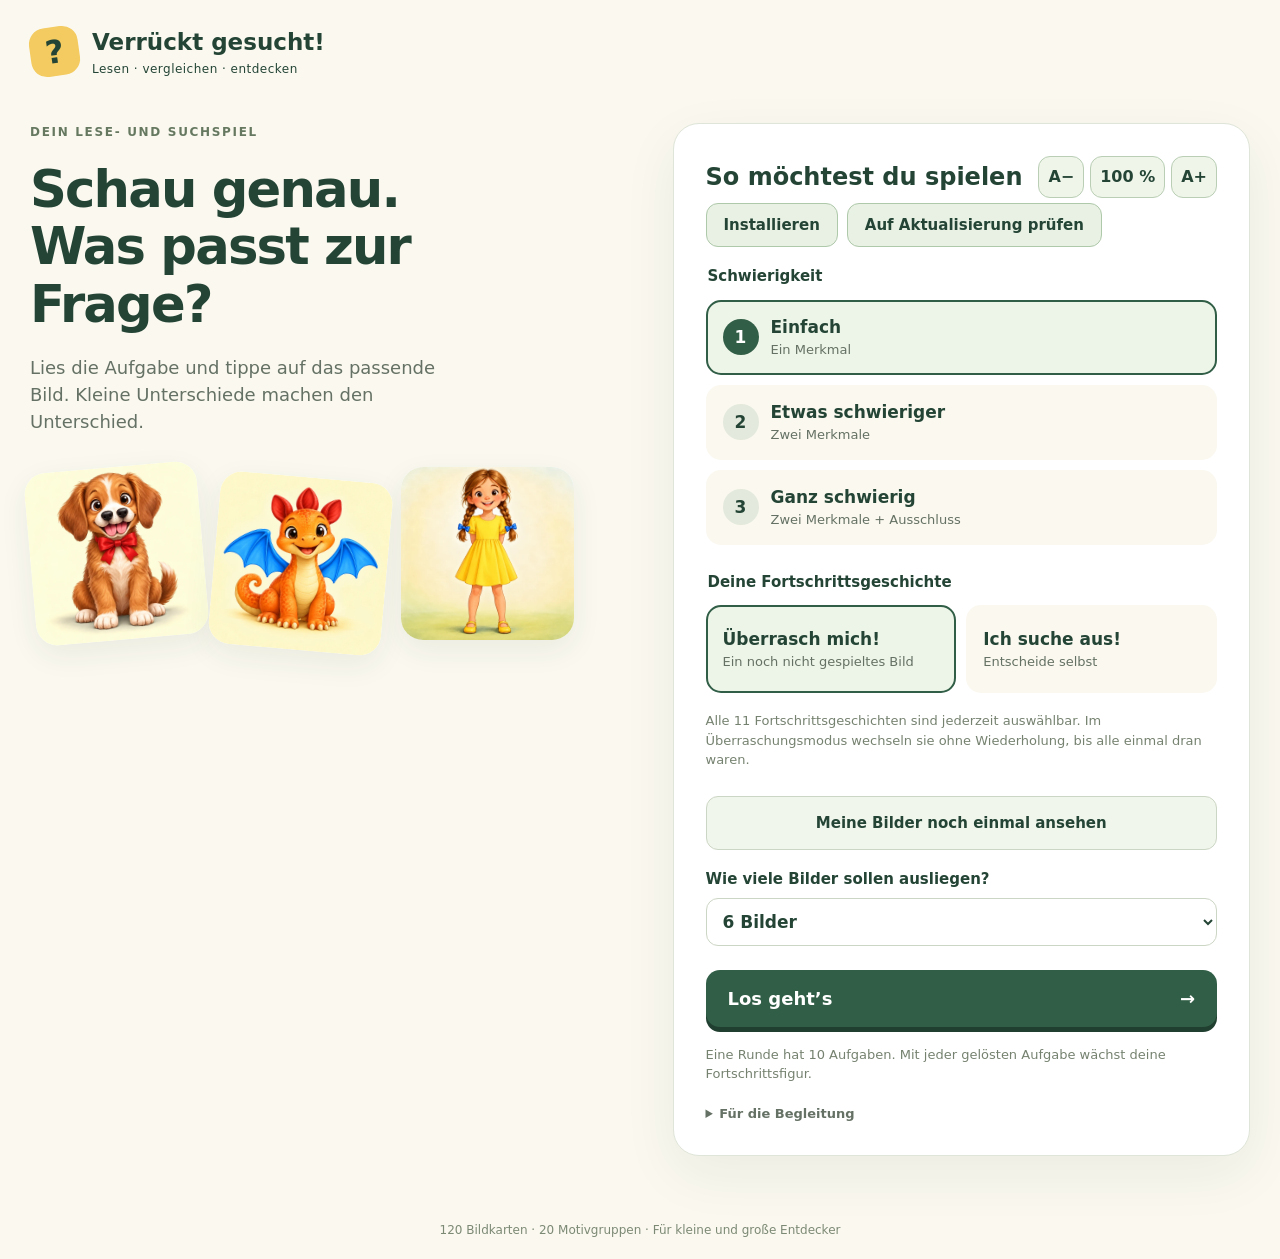
==== commit 215b3176: "Use uniquely versioned PWA assets and report early startup errors" ====
--- a/index.html
+++ b/index.html
@@ -1,4 +1,4 @@
-<!doctype html><html lang="de"><head><meta charset="utf-8"><meta name="viewport" content="width=device-width,initial-scale=1"><meta name="theme-color" content="#315e46"><title>Verrückt gesucht! – Lese- und Suchspiel</title><link rel="manifest" href="manifest.webmanifest"><link rel="icon" type="image/png" href="icons/icon-192.png"><link rel="apple-touch-icon" href="icons/icon-192.png"><meta name="apple-mobile-web-app-capable" content="yes"><meta name="apple-mobile-web-app-title" content="Verrückt gesucht!"><link rel="stylesheet" href="style.css?v=20261105-setup-zoom-startfix-1"><style id="portrait-layout-fallback">
+<!doctype html><html lang="de"><head><meta charset="utf-8"><meta name="viewport" content="width=device-width,initial-scale=1"><meta name="theme-color" content="#315e46"><title>Verrückt gesucht! – Lese- und Suchspiel</title><link rel="manifest" href="manifest.webmanifest"><link rel="icon" type="image/png" href="icons/icon-192.png"><link rel="apple-touch-icon" href="icons/icon-192.png"><meta name="apple-mobile-web-app-capable" content="yes"><meta name="apple-mobile-web-app-title" content="Verrückt gesucht!"><link rel="stylesheet" href="style-release-20261105-b.css"><style id="portrait-layout-fallback">
 /* Direkt im HTML: auch ältere PWA-Caches können das Einspalten nicht blockieren. */
 @media (orientation:portrait) and (max-width:1200px){
  .setup{display:grid!important;grid-template-columns:minmax(0,1fr)!important;gap:24px!important;max-width:760px!important;margin-inline:auto!important}
@@ -20,7 +20,40 @@
 html.vg-portrait-compact .setup>.intro p{margin:12px auto}
 html.vg-portrait-compact .intro .sample{display:flex!important;justify-content:center;gap:12px;max-width:500px;margin:18px auto}
 html.vg-portrait-compact .intro .sample img{width:29%;max-width:140px}
-</style></head><body>
+</style><script>
+// Zeigt auch Startfehler, die vor dem Einrichten des Klick-Handlers auftreten.
+window.addEventListener('error',function(event){
+ const status=document.getElementById('startError');
+ if(!status)return;
+ const text=event?.message||'Eine Programmdatei konnte nicht geladen werden';
+ status.textContent='Startproblem: '+text+'. Bitte Aktualisierung prüfen oder die Seite neu laden.';
+ status.hidden=false;
+});
+window.addEventListener('unhandledrejection',function(event){
+ const status=document.getElementById('startError');
+ if(!status)return;
+ const text=event.reason?.message||'Eine Aktion wurde unerwartet abgebrochen';
+ status.textContent='Startproblem: '+text;
+ status.hidden=false;
+});
+document.addEventListener('DOMContentLoaded',function(){
+ const button=document.getElementById('start'),status=document.getElementById('startError');
+ if(!button||!status)return;
+ if(typeof button.onclick!=='function'){
+  status.textContent='Die Spiellogik wurde nicht vollständig geladen. Bitte auf Aktualisierung prüfen klicken.';
+  status.hidden=false;
+ }
+ button.addEventListener('click',function(){
+  setTimeout(function(){
+   const play=document.getElementById('play');
+   if(play?.hidden&&status.hidden){
+    status.textContent='Der Spielstart wurde nicht ausgeführt. Bitte auf Aktualisierung prüfen klicken.';
+    status.hidden=false;
+   }
+  },250);
+ });
+});
+</script></head><body>
 <header class="top"><a class="brand" href="#" id="home"><span class="brandmark">?</span><span>Verrückt gesucht!<small>Lesen · vergleichen · entdecken</small></span></a><button class="quiet" id="settingsButton" hidden>Zur Auswahl</button></header>
 <main>
 <section id="setup" class="setup"><div class="intro"><div class="eyebrow">DEIN LESE- UND SUCHSPIEL</div><h1>Schau genau.<br>Was passt zur Frage?</h1><p>Lies die Aufgabe und tippe auf das passende Bild. Kleine Unterschiede machen den Unterschied.</p><div class="sample" id="sample" aria-hidden="true"></div></div>
@@ -28,5 +61,5 @@
 <section id="play" hidden><div class="roundhead"><span id="levelLabel" class="pill"></span><span id="progressText">Aufgabe 1 von 10</span></div><div class="progress" aria-hidden="true"><div id="progressBar"></div></div><div class="taskLayout"><div class="questionBox"><div class="questionTools"><span class="eyebrow">LIES UND FINDE</span><div class="textZoom" role="group" aria-label="Schriftgröße der Leseaufgabe"><button type="button" id="textSmaller" class="quiet" aria-label="Aufgabenschrift verkleinern">A−</button><button type="button" id="textReset" class="quiet" aria-label="Normale Schriftgröße wiederherstellen">100 %</button><button type="button" id="textLarger" class="quiet" aria-label="Aufgabenschrift vergrößern">A+</button></div></div><h1 id="question" tabindex="-1"></h1></div><aside class="reward-panel" aria-label="Deine Fortschrittsfigur"><div id="treeMount"></div><p id="treeCounter" aria-live="polite">0 von 10 gefunden</p></aside></div><div class="feedbackRow"><p id="feedback" aria-live="polite">Tippe auf das passende Bild.</p><button id="next" class="primary" hidden>Nächste Aufgabe →</button></div><div id="board" class="board"></div></section>
 <section id="gallery" hidden><div class="gallery-header"><h1>Meine Bilder</h1><button type="button" id="closeGallery" class="quiet">Zurück zur Auswahl</button></div><p>Hier kannst du deine fertigen Fortschrittsgeschichten noch einmal anschauen – ganz ohne Leseaufgaben.</p><div id="galleryGrid" class="gallery-grid"></div></section>
 <section id="finish" class="finish" hidden><div class="finishMark">✓</div><h1>Alles gefunden!</h1><p>Du hast alle 10 Aufgaben gelöst.</p><p id="result"></p><button id="again" class="primary">Noch eine Runde →</button><button id="choose" class="quiet">Andere Auswahl</button></section>
-</main><footer>120 Bildkarten · 20 Motivgruppen · Für kleine und große Entdecker</footer><dialog id="galleryDialog"><h2 id="galleryTitle">Meine Bilder</h2><div id="galleryPicture" role="button" tabindex="0" aria-label="Nächstes Bild der Fortschrittsgeschichte"></div><p id="galleryStep" aria-live="polite"></p><div class="gallery-controls"><button id="galleryPrev" class="quiet" type="button">← Vorheriges Bild</button><button id="galleryNext" class="primary" type="button">Nächstes Bild →</button></div><button id="galleryClose" class="primary" type="button">Schließen</button></dialog><dialog id="zoom"><button id="closeZoom" class="quiet">Schließen ×</button><img id="zoomImage" alt=""><p id="zoomLabel"></p></dialog><dialog id="treeDialog" aria-labelledby="treeTitle"><h2 id="treeTitle">Dein verrückter Baum</h2><div id="treeLarge"></div><button class="primary" id="treeContinue" hidden>Weiter →</button></dialog><dialog id="installHelp" aria-labelledby="installHelpTitle"><h2 id="installHelpTitle">Verrückt gesucht! installieren</h2><p id="installHelpText"></p><button id="installHelpClose" class="primary" type="button">Verstanden</button></dialog><script src="pwa.js?v=20261105-update-1" defer></script><script src="pfau-art.js?v=20261104"></script><script src="tree-art.js?v=20261104"></script><script src="tree.js?v=20261104"></script><script src="data.js?v=20261105-yellow-noses-1"></script><script src="engine.js?v=20261104"></script><script src="pfau.js?v=20261104"></script><script src="knurpsel.js?v=20261104"></script><script src="rakete.js?v=20261104"></script><script src="matschwiese.js?v=20261104"></script><script src="unterwasserwelt.js?v=20261104"></script><script src="baumhaus.js?v=20261104"></script><script src="marsmission.js?v=20261104"></script><script src="kinderzimmer.js?v=20261104"></script><script src="blumenwiese.js?v=20261104"></script><script src="wundereiche.js?v=20261104"></script><script src="app.js?v=20261105-setup-zoom-startfix-1"></script></body></html>
+</main><footer>120 Bildkarten · 20 Motivgruppen · Für kleine und große Entdecker</footer><dialog id="galleryDialog"><h2 id="galleryTitle">Meine Bilder</h2><div id="galleryPicture" role="button" tabindex="0" aria-label="Nächstes Bild der Fortschrittsgeschichte"></div><p id="galleryStep" aria-live="polite"></p><div class="gallery-controls"><button id="galleryPrev" class="quiet" type="button">← Vorheriges Bild</button><button id="galleryNext" class="primary" type="button">Nächstes Bild →</button></div><button id="galleryClose" class="primary" type="button">Schließen</button></dialog><dialog id="zoom"><button id="closeZoom" class="quiet">Schließen ×</button><img id="zoomImage" alt=""><p id="zoomLabel"></p></dialog><dialog id="treeDialog" aria-labelledby="treeTitle"><h2 id="treeTitle">Dein verrückter Baum</h2><div id="treeLarge"></div><button class="primary" id="treeContinue" hidden>Weiter →</button></dialog><dialog id="installHelp" aria-labelledby="installHelpTitle"><h2 id="installHelpTitle">Verrückt gesucht! installieren</h2><p id="installHelpText"></p><button id="installHelpClose" class="primary" type="button">Verstanden</button></dialog><script src="pwa.js?v=20261105-update-1" defer></script><script src="pfau-art.js?v=20261104"></script><script src="tree-art.js?v=20261104"></script><script src="tree.js?v=20261104"></script><script src="data.js?v=20261105-yellow-noses-1"></script><script src="engine.js?v=20261104"></script><script src="pfau.js?v=20261104"></script><script src="knurpsel.js?v=20261104"></script><script src="rakete.js?v=20261104"></script><script src="matschwiese.js?v=20261104"></script><script src="unterwasserwelt.js?v=20261104"></script><script src="baumhaus.js?v=20261104"></script><script src="marsmission.js?v=20261104"></script><script src="kinderzimmer.js?v=20261104"></script><script src="blumenwiese.js?v=20261104"></script><script src="wundereiche.js?v=20261104"></script><script src="app-release-20261105-b.js"></script></body></html>
 
--- a/style-release-20261105-b.css
+++ b/style-release-20261105-b.css
@@ -0,0 +1,212 @@
+:root{--ink:#244536;--green:#315e46;--light:#eef3e9;--gold:#f3cb60;--cream:#faf8ef}*{box-sizing:border-box}body{margin:0;color:var(--ink);font:18px/1.5 system-ui,-apple-system,sans-serif;background:var(--cream)}button,input,select{font:inherit}button,a,select{-webkit-tap-highlight-color:transparent}button{cursor:pointer}button:focus-visible,a:focus-visible,select:focus-visible{outline:4px solid #dc9a23;outline-offset:4px}[hidden]{display:none!important}.top{max-width:1360px;margin:auto;padding:25px 30px;display:flex;align-items:center;justify-content:space-between;gap:15px}.brand{display:flex;align-items:center;gap:13px;color:var(--ink);font-weight:800;text-decoration:none;font-size:23px}.brandmark{display:grid;place-items:center;background:var(--gold);border-radius:16px;width:49px;height:49px;font-size:32px;transform:rotate(-8deg)}.brand small{display:block;font-size:12px;font-weight:500;letter-spacing:.04em}main{max-width:1280px;margin:auto;padding:20px 30px 45px}.setup{display:grid;grid-template-columns:1fr 1fr;gap:65px;align-items:start}.eyebrow{font-size:12px;letter-spacing:.14em;font-weight:800;color:#667960}h1{font-size:clamp(34px,4vw,56px);line-height:1.13;letter-spacing:-.035em;margin:20px 0}h2{font-size:24px;margin:0 0 25px}.intro p{max-width:450px;color:#657164}.sample{display:flex;gap:12px;margin-top:32px;align-items:center}.sample img{width:30%;border-radius:22px;background:white;box-shadow:0 10px 30px #31473112;aspect-ratio:1;object-fit:contain}.sample img:nth-child(2){transform:rotate(5deg) translateY(10px)}.sample img:first-child{transform:rotate(-5deg)}.setupPanel{padding:32px;border-radius:26px;background:#fff;border:1px solid #dfe5d8;box-shadow:0 18px 55px #243a2810}fieldset{padding:0;border:0;margin:0 0 26px}legend,.field{font-size:15px;font-weight:700}legend{margin-bottom:12px}.levels{display:grid;grid-template-columns:1fr;gap:10px}.level{display:grid;grid-template-columns:36px 1fr;gap:0 12px;text-align:left;padding:13px 15px;background:var(--cream);border:2px solid transparent;border-radius:15px;color:var(--ink)}.level span{grid-row:1/3;border-radius:50%;background:#e3e9dc;text-align:center;align-self:center;font-size:17px;font-weight:800;line-height:36px}.level b{font-size:17px}.level small{font-size:13px;color:#657164}.level.selected{border-color:var(--green);background:#edf4e8}.level.selected span{background:var(--green);color:white}.field{display:block;margin:18px 0}.field select{display:block;width:100%;padding:12px;border:1px solid #ccd6c4;border-radius:12px;margin-top:7px;background:white;font-size:17px;color:var(--ink)}.primary{border:0;border-radius:14px;background:var(--green);padding:15px 22px;color:white;font-weight:750;box-shadow:0 5px 0 #203f30;font-size:18px}.primary:hover{background:#244d38}.primary:active{transform:translateY(2px);box-shadow:0 3px 0 #203f30}#start{width:100%;display:flex;justify-content:space-between;margin-top:24px}.quiet{background:transparent;border:1px solid #ccd6c4;border-radius:12px;padding:10px 15px;color:var(--ink);font-size:15px}.fine{font-size:13px;color:#768270;margin:18px 0 0}details{font-size:14px;margin-top:20px;color:#657164}summary{cursor:pointer;font-weight:700}.roundhead{display:flex;align-items:center;justify-content:space-between;gap:12px;font-size:15px}.pill{background:#e7eddc;border-radius:30px;padding:8px 15px;font-weight:700}.progress{height:7px;background:#e4e9db;border-radius:10px;overflow:hidden;margin:15px 0 22px}.progress div{height:100%;background:#d6aa3f;transition:width .3s}.questionBox{background:#fff;border:1px solid #dfe5d8;border-left:7px solid var(--gold);border-radius:20px;padding:20px 26px}.questionBox h1{font-size:clamp(25px,3vw,37px);line-height:1.35;margin:9px 0 0;letter-spacing:-.015em}.feedbackRow{min-height:83px;display:flex;align-items:center;justify-content:space-between;gap:15px}.feedbackRow p{font-size:17px;margin:10px 0}.feedbackRow .primary{font-size:16px;white-space:nowrap}.board{display:grid;grid-template-columns:repeat(3,minmax(0,1fr));gap:18px}.card{position:relative;background:white;border:3px solid #e1e7d9;border-radius:22px;padding:8px;box-shadow:0 5px 16px #243a2808;transition:border-color .15s,transform .15s}.answer{display:block;border:0;padding:0;border-radius:16px;background:#fffbea;width:100%;overflow:hidden}.answer img{display:block;width:100%;height:clamp(160px,23vw,260px);object-fit:contain}.answer:hover{filter:brightness(1.02)}.zoomButton{position:absolute;right:12px;bottom:12px;border:1px solid #ccd6c4;background:#fffffff2;border-radius:50%;width:39px;height:39px;font-size:24px;color:var(--ink);display:grid;place-items:center}.card.correct{border-color:#3f834c;background:#e4f3df}.card.correct:after{content:'✓';position:absolute;top:13px;left:13px;border-radius:50%;background:#3f834c;color:white;font-size:22px;font-weight:800;width:35px;height:35px;text-align:center;pointer-events:none}.card.wrong{animation:shake .4s;border-color:#c27255}@keyframes shake{20%,60%{transform:translateX(-6px)}40%,80%{transform:translateX(6px)}}.finish{text-align:center;max-width:600px;margin:50px auto;padding:40px;background:white;border-radius:28px}.finishMark{background:#e2f0d8;width:85px;height:85px;border-radius:50%;display:grid;place-items:center;margin:auto;font-size:45px}.finish p{color:#657164}.finish .quiet{display:block;margin:22px auto 0}footer{text-align:center;color:#7c8974;font-size:12px;padding:20px}dialog{border:0;border-radius:22px;padding:16px;max-width:92vw;max-height:92vh;background:#fffdf4;box-shadow:0 20px 90px #0005}dialog::backdrop{background:#183223cc}dialog .quiet{display:block;margin-left:auto}#zoom img{display:block;max-height:70vh;max-width:84vw;object-fit:contain;margin:8px auto}dialog p{text-align:center;font-size:13px;margin:0}body.zoomOpen{overflow:hidden}@media(min-width:1100px){.board.many{grid-template-columns:repeat(4,minmax(0,1fr))}.board.many img{height:210px}}@media(max-width:850px){.setup{gap:28px}.setupPanel{padding:23px}.top{padding:20px}main{padding:10px 20px 35px}}@media(max-width:650px){.setup{grid-template-columns:1fr;gap:24px}.intro h1{font-size:37px;margin:14px 0}.intro p{font-size:16px;margin-bottom:10px}.sample{display:none}.setupPanel{padding:22px}.top{padding:16px}.brand{font-size:20px}.brandmark{width:41px;height:41px}.brand small{font-size:10px}main{padding:10px 12px 30px}.board{grid-template-columns:repeat(2,minmax(0,1fr));gap:10px}.card{padding:5px;border-radius:17px}.answer img{height:clamp(150px,40vw,240px)}.questionBox{padding:17px 18px}.questionBox h1{font-size:25px}.feedbackRow{align-items:flex-start;flex-direction:column;gap:0;padding:8px 0 14px}.feedbackRow .primary{align-self:flex-end}.zoomButton{width:34px;height:34px;right:8px;bottom:8px}.roundhead{font-size:13px}#settingsButton{font-size:12px;padding:8px}.finish{padding:30px 20px}.finish h1{font-size:36px}}@media(prefers-reduced-motion:reduce){*{animation:none!important;transition:none!important}}
+
+.taskLayout{display:grid;grid-template-columns:minmax(0,1fr) 155px;gap:20px;align-items:center}.reward-panel{text-align:center}.reward-panel p{font-size:13px;font-weight:700;margin:6px 0}.reward-picture{position:relative;aspect-ratio:718/746;width:100%;line-height:0;isolation:isolate}.reward-base{width:100%;height:100%;display:block;border-radius:12px}.reward-slot{position:absolute;translate:-50% -50%;display:grid;place-items:center;background:#fffffff0;border:2px solid #809984;border-radius:50%;font-weight:850;font-size:clamp(12px,2vw,25px);line-height:1;color:#68816f;z-index:2}.reward-sprite{position:absolute;translate:-50% -50%;height:auto;z-index:3;filter:drop-shadow(0 2px 3px #24453644)}.reward-flight{animation:reward-arrive 1.05s cubic-bezier(.21,.84,.3,1) forwards}.reward-done{opacity:1}@keyframes reward-arrive{from{opacity:0}to{opacity:1}}#treeDialog{width:min(92vw,560px);max-height:94svh;text-align:center;padding:20px}#treeDialog h2{font-size:clamp(20px,4vw,28px);margin:0 0 14px;line-height:1.3}#treeLarge{width:min(100%,54svh);margin:auto}#treeContinue{margin:16px auto 6px;min-width:170px}body.treeOpen{overflow:hidden}#treeDialog::backdrop{background:#183223c9}@media(max-width:650px){.taskLayout{grid-template-columns:minmax(0,1fr) 95px;gap:8px}.reward-panel p{font-size:11px}.taskLayout .questionBox{padding:14px 12px}.taskLayout .questionBox h1{font-size:22px}.taskLayout .eyebrow{font-size:10px;letter-spacing:.06em}#treeDialog{padding:16px}}@media(max-width:360px){.taskLayout{grid-template-columns:1fr}.reward-panel{display:flex;align-items:center;justify-content:center;gap:14px}#treeMount{width:85px}}
+
+.pfau-picture{background:linear-gradient(#f1f7ec,#faf8ef);border-radius:16px;overflow:visible}.pfau-base,.pfau-body{position:absolute;inset:0;width:100%;height:100%;object-fit:contain}.pfau-base{z-index:1}.pfau-body{z-index:3}.pfau-question{z-index:5}.pfau-piece{translate:none;transform-origin:50% 100%;filter:none;line-height:0}.pfau-piece img{display:block;width:100%;height:auto}.pfau-flight{animation:pfau-arrive 1.05s cubic-bezier(.21,.84,.3,1) forwards}@keyframes pfau-arrive{from{opacity:0}to{opacity:1}}
+
+.reward-picture img{margin:0;max-width:none;max-height:none;vertical-align:top}.pfau-piece{aspect-ratio:1}.pfau-piece img{height:100%;object-fit:contain}.pfau-piece .pfau-settled{animation:none;opacity:1;transform:none}
+
+.knurpsel-picture{aspect-ratio:1221/1288;background:white;border-radius:16px;overflow:hidden}
+.knurpsel-frame{position:absolute;inset:0;display:block;width:100%;height:100%;object-fit:contain;transform-origin:50% 88%}
+.knurpsel-leave{animation:knurpsel-leave var(--reward-duration,2000ms) ease-in-out forwards}
+.knurpsel-enter{animation:knurpsel-enter var(--reward-duration,2000ms) ease-in-out forwards}
+@keyframes knurpsel-leave{from{opacity:1}to{opacity:0}}
+@keyframes knurpsel-enter{from{opacity:0}to{opacity:1}}
+
+.rakete-picture{aspect-ratio:1}
+.rakete-empty{display:grid;place-items:center;font-size:clamp(36px,10vw,90px);color:#68816f;line-height:1}
+.rakete-picture .knurpsel-frame{transform-origin:50% 50%}
+
+#treeTitle:empty{display:none}
+
+.matschwiese-picture{aspect-ratio:1;background:#b0d356}
+.matschwiese-picture .knurpsel-frame{transform-origin:center}
+
+/* Card count and orientation determine the complete layout. */
+#board{gap:10px}
+#board[data-size="6"]{grid-template-columns:repeat(2,minmax(0,1fr))}
+#board[data-size="9"],#board[data-size="12"]{grid-template-columns:repeat(3,minmax(0,1fr))}
+@media(orientation:landscape){#board[data-size="12"]{grid-template-columns:repeat(4,minmax(0,1fr))}}
+#board .card{padding:5px}
+#board .answer img{height:var(--card-image-height,150px)}
+body.playing footer{display:none}
+body.playing .top{padding-top:10px;padding-bottom:10px}
+body.playing main{padding-top:0;padding-bottom:16px}
+body.playing .progress{margin:8px 0 10px}
+body.playing .feedbackRow{min-height:48px;padding:5px 0 10px;flex-direction:row;align-items:center;gap:8px}
+body.playing .feedbackRow p{margin:0;font-size:14px}
+body.playing .feedbackRow .primary{padding:10px 12px;white-space:normal}
+body.playing .taskLayout{grid-template-columns:minmax(0,1fr) 80px;gap:8px}
+body.playing .questionBox{padding:10px 12px}
+body.playing .questionBox h1{font-size:clamp(20px,2.6vw,30px);margin:4px 0 0;line-height:1.25}
+body.playing .reward-panel p{font-size:11px;margin:3px 0}
+@media(max-height:500px){body.playing .brand small,body.playing .questionBox .eyebrow{display:none}body.playing .top{padding-top:5px;padding-bottom:5px}}
+
+/* Keep the underwater scene aligned while the next detail comes into view. */
+.unterwasserwelt-picture{aspect-ratio:1;background:#3694ba}
+.unterwasserwelt-picture .knurpsel-frame{transform-origin:center}
+
+/* Use the available screen for inspecting every progress picture. */
+#treeDialog{width:98vw;height:98dvh;max-width:98vw;max-height:98dvh;padding:10px;padding-bottom:max(10px,env(safe-area-inset-bottom));box-sizing:border-box}
+#treeDialog[open]{display:flex;flex-direction:column}
+#treeDialog h2{flex:none;margin:0 0 8px;font-size:clamp(18px,3vw,28px)}
+#treeLarge{flex:1;min-height:0;width:100%;margin:0;container-type:size;display:flex;align-items:center;justify-content:center}
+#treeLarge .reward-picture{width:min(100cqw,calc(100cqh * var(--reward-ratio,.962)));flex:none;margin:auto}
+#treeLarge .knurpsel-picture{--reward-ratio:.948}
+#treeLarge .rakete-picture,#treeLarge .matschwiese-picture,#treeLarge .unterwasserwelt-picture{--reward-ratio:1}
+#treeContinue{flex:none;margin:10px auto 0;padding:12px 22px}
+#treeDialog #treeContinue[hidden]{display:block!important;visibility:hidden;pointer-events:none}
+
+/* Keep the treehouse scene still while the new details appear. */
+.baumhaus-picture{aspect-ratio:1;background:#b0d356}
+.baumhaus-picture .knurpsel-frame{transform-origin:center}
+#treeLarge .baumhaus-picture{--reward-ratio:1}
+
+/* Reveal each Mars scene gently without moving the landscape. */
+.marsmission-picture{aspect-ratio:1;background:#dfaa58}
+.marsmission-picture .knurpsel-frame{transform-origin:center}
+#treeLarge .marsmission-picture{--reward-ratio:1}
+
+/* Keep the bedroom scene aligned during each gentle reveal. */
+.kinderzimmer-picture{aspect-ratio:1;background:#dcd1d3}
+.kinderzimmer-picture .knurpsel-frame{transform-origin:center}
+#treeLarge .kinderzimmer-picture{--reward-ratio:1}
+
+/* Wundereiche: aligned full-size pages with a quiet two-second crossfade. */
+.wundereiche-picture{aspect-ratio:1;background:#fff}
+.wundereiche-picture .knurpsel-frame{transform-origin:center}
+#treeLarge .wundereiche-picture{--reward-ratio:1}
+
+/* Child-controlled progress story selection and finished-picture album */
+.reward-modes{display:grid;grid-template-columns:repeat(2,minmax(0,1fr));gap:10px}.reward-modes .level{display:flex;flex-direction:column;justify-content:center;min-height:88px}.reward-modes .level small{font-size:13px}.gallery-launch{display:block;width:100%;margin:15px 0;padding:15px;font-weight:750;background:#f1f6ec}.gallery-header{display:flex;justify-content:space-between;align-items:center;gap:15px}.gallery-header h1{margin:10px 0}.gallery-grid{display:grid;grid-template-columns:repeat(auto-fill,minmax(160px,1fr));gap:15px;margin:24px 0}.gallery-tile{background:#fff;border:2px solid #dae4d3;border-radius:18px;padding:12px;display:flex;flex-direction:column;gap:5px;text-align:center;color:var(--ink)}.gallery-tile:not(:disabled):hover{border-color:var(--green)}.gallery-tile:disabled{opacity:.6;cursor:default}.gallery-tile small{font-size:12px}.gallery-thumb{width:100%;aspect-ratio:1;background:#f6f4eb;display:grid;place-items:center;border-radius:12px;overflow:hidden}.gallery-thumb>.reward-picture{width:100%;pointer-events:none}.gallery-thumb>span{font-size:60px;color:#a4b49c}#galleryDialog{width:min(96vw,790px);max-height:96dvh;text-align:center}#galleryDialog[open]{display:flex;flex-direction:column;gap:10px}#galleryDialog h2{margin:0}#galleryPicture{min-height:0;display:flex;align-items:center;justify-content:center;flex:1;overflow:hidden}#galleryPicture>.reward-picture{width:min(84vw,65dvh);max-height:75dvh;pointer-events:none}#galleryClose{align-self:center}@media(max-width:450px){.reward-modes{grid-template-columns:1fr}.gallery-grid{grid-template-columns:repeat(2,minmax(0,1fr))}.gallery-header{align-items:flex-start;flex-direction:column}}
+
+/* Flower pages keep their square canvas throughout the shared crossfade. */
+.blumenwiese-picture{aspect-ratio:1;background:#fff}
+#treeLarge .blumenwiese-picture{--reward-ratio:1}
+
+/* Album playback uses two aligned scenes and advances only on a tap. */
+#galleryDialog{width:98vw;height:98dvh;max-width:98vw;max-height:98dvh}
+#galleryPicture{position:relative;display:grid;grid-template-columns:1fr;grid-template-rows:1fr;container-type:size;cursor:pointer}
+#galleryPicture>.reward-picture{grid-area:1/1;align-self:center;justify-self:center;width:min(100cqw,calc(100cqh * var(--reward-ratio,.962)));max-height:none;pointer-events:none}
+#galleryPicture>.knurpsel-picture{--reward-ratio:.948}
+#galleryPicture>.rakete-picture,#galleryPicture>.blumenwiese-picture,#galleryPicture>.wundereiche-picture,#galleryPicture>.kinderzimmer-picture,#galleryPicture>.marsmission-picture,#galleryPicture>.baumhaus-picture,#galleryPicture>.unterwasserwelt-picture,#galleryPicture>.matschwiese-picture,#galleryPicture>.pfau-picture{--reward-ratio:1}
+.gallery-enter{animation:knurpsel-enter 2s ease-in-out forwards}.gallery-leave{animation:knurpsel-leave 2s ease-in-out forwards}
+.gallery-controls{display:flex;justify-content:center;gap:10px;flex-wrap:wrap}.gallery-controls button:disabled{opacity:.5;cursor:default}
+
+/* Einheitliche ruhige Belohnungsanzeige, 04.11.2026 */
+.reward-image-error{position:absolute;inset:0;display:grid;place-items:center;text-align:center;background:#faf8ef;color:#315e46;padding:20px;font-size:clamp(14px,2vw,19px);line-height:1.4}
+.reward-slot{font-size:clamp(10px,1.3vw,16px)}
+.knurpsel-frame{transform:none!important;object-position:center}
+
+/* Installationsbedienung, unabhängig vom Spielstart */
+.install-panel{display:flex;flex-direction:column;gap:6px;margin:-10px 0 18px}.install-app-button{align-self:flex-start;padding:10px 17px;min-height:44px;font-weight:750;background:#e8f1e3;border:1px solid #aec8aa;color:#244536}.install-app-button:disabled{opacity:.75;cursor:default}.install-panel p{margin:0;font-size:14px;color:#475b4a;line-height:1.45}#installHelp{width:min(92vw,520px);max-width:520px;padding:24px;border-radius:20px;border:1px solid #cfddc9;background:#faf8ef;color:#244536;box-shadow:0 12px 38px #152f2080}#installHelp::backdrop{background:#142a1e99}#installHelp h2{margin:0 0 14px}#installHelp p{line-height:1.55;white-space:pre-line;margin:0 0 18px}#installHelpClose{display:block;margin-left:auto}
+
+
+/* 05.11.2026: Bildschirmfläche auf Start- und Spielseite sinnvoll nutzen. */
+@media (max-width:950px) and (orientation:portrait){
+  .setup{grid-template-columns:minmax(0,1fr);gap:22px;max-width:760px;margin-inline:auto}
+  .intro{text-align:center}
+  .intro p{max-width:640px;margin:12px auto;color:#52695a}
+  .intro h1{font-size:clamp(31px,5.6vw,48px);margin:12px 0}
+  .sample{display:flex;justify-content:center;gap:clamp(9px,2vw,20px);margin:16px auto 0;max-width:530px}
+  .sample img{width:29%;max-width:150px;border-radius:16px}
+  .setupPanel{width:100%;max-width:100%;padding:clamp(17px,3vw,30px)}
+}
+@media (max-width:650px) and (orientation:portrait){
+  .setup{gap:18px}
+  .intro h1{font-size:clamp(29px,8vw,38px)}
+  .intro p{font-size:17px;line-height:1.45}
+  .intro .sample{display:flex;margin-top:15px}
+  .sample img{width:29%;border-radius:13px}
+  .setupPanel{padding:19px 16px;border-radius:20px}
+  .setupPanel h2{margin-bottom:18px}
+  .install-panel{margin-top:0}
+  .install-app-button{flex:1 1 130px}
+  .reward-modes{grid-template-columns:repeat(2,minmax(0,1fr))}
+  .reward-modes .level{padding:11px 9px;min-width:0}
+  .reward-modes .level b{font-size:15px}
+  .reward-modes .level small{font-size:12px}
+}
+@media (max-width:390px) and (orientation:portrait){
+  .reward-modes{grid-template-columns:1fr}
+  .sample img{width:30%}
+}
+
+/* Die Spielinhalte dürfen im Hochformat und auf großen Displays
+   vertikal mittig stehen. Bei wenig Platz wächst die Seite zum Scrollen. */
+body.playing main{width:100%;max-width:1280px}
+body.playing #play{
+  min-height:calc(100dvh - 105px);
+  display:flex;
+  flex-direction:column;
+  justify-content:center;
+  padding-block:clamp(10px,2.5dvh,34px);
+}
+body.playing #play[hidden]{display:none}
+body.playing .roundhead,
+body.playing .progress,
+body.playing .taskLayout,
+body.playing .feedbackRow,
+body.playing #board{flex-shrink:0}
+body.playing .taskLayout{grid-template-columns:minmax(0,1fr) clamp(100px,15vw,160px);gap:14px}
+body.playing .questionBox{padding:clamp(13px,2vw,22px)}
+body.playing .questionBox h1{
+  font-size:calc(clamp(28px,3.3vw,38px) + var(--question-zoom-extra,0px));
+  line-height:1.32;
+  margin:9px 0 0;
+  overflow-wrap:anywhere
+}
+.questionTools{display:flex;justify-content:space-between;align-items:center;gap:10px;flex-wrap:wrap}
+.textZoom{display:flex;align-items:center;gap:6px}
+.textZoom button{min-width:44px;min-height:44px;padding:7px 10px;font-size:16px;font-weight:800;background:#eff5e9;border-color:#b9ceb4}
+.textZoom #textReset{min-width:65px;font-size:13px;font-weight:650}
+body.playing .feedbackRow p{font-size:clamp(15px,1.8vw,19px)}
+@media(max-width:650px){
+ body.playing #play{min-height:calc(100dvh - 78px);padding-block:12px}
+ body.playing .taskLayout{grid-template-columns:minmax(0,1fr) 92px;gap:9px}
+ body.playing .questionBox{padding:12px 12px 14px}
+ body.playing .questionBox h1{font-size:calc(clamp(28px,6.5vw,34px) + var(--question-zoom-extra,0px));line-height:1.28}
+ body.playing .questionTools .eyebrow{font-size:11px;letter-spacing:.05em}
+ .textZoom button{min-height:40px;min-width:40px;padding:6px 8px}
+ .textZoom #textReset{min-width:54px}
+ body.playing .taskLayout .reward-panel p{font-size:12px}
+}
+@media(max-width:400px){
+ .questionTools{align-items:flex-start;gap:7px}
+ .textZoom{gap:3px}
+ .textZoom button{min-width:36px;padding:6px}
+ .textZoom #textReset{min-width:50px;font-size:12px}
+}
+@media(max-height:520px) and (orientation:landscape){
+ body.playing #play{min-height:auto;justify-content:flex-start;padding-block:5px}
+ body.playing .questionBox h1{font-size:calc(25px + var(--question-zoom-extra,0px))}
+ .textZoom button{min-height:36px}
+}
+
+
+/* Schriftgrößenbedienung auf dem Startbildschirm (05.11.2026) */
+.setup-heading{display:flex;align-items:center;justify-content:space-between;flex-wrap:wrap;gap:10px;margin-bottom:15px}
+.setup-heading h2{margin:0;font-size:calc(24px + var(--setup-extra,0px))}
+.setupTextZoom{flex-shrink:0}
+.setupTextZoom button{min-height:42px;min-width:43px;padding:7px 9px}
+.setupTextZoom #setupTextReset{min-width:62px}
+.setup .intro h1{font-size:calc(clamp(34px,4vw,56px) + var(--setup-extra,0px))}
+.setup .intro p{font-size:calc(18px + var(--setup-extra,0px))}
+.setup .setupPanel legend,
+.setup .setupPanel .field,
+.setup .setupPanel .reward-picker label{font-size:calc(15px + var(--setup-extra,0px))}
+.setup .setupPanel .level b,
+.setup .setupPanel .field select{font-size:calc(17px + var(--setup-extra,0px))}
+.setup .setupPanel .level small,
+.setup .setupPanel .reward-modes .level small{font-size:calc(13px + var(--setup-extra,0px) * .75)}
+.setup .setupPanel .fine,
+.setup .setupPanel details,
+.setup .setupPanel .install-panel p{font-size:calc(13px + var(--setup-extra,0px) * .65)}
+.setup .setupPanel .primary{font-size:calc(18px + var(--setup-extra,0px))}
+#startError{background:#fff0e8;border:1px solid #c97557;border-radius:10px;padding:11px;color:#8b3021;margin:4px 0 12px}
+@media(max-width:650px){
+ .setup-heading{align-items:flex-start}
+ .setup-heading h2{font-size:calc(23px + var(--setup-extra,0px))}
+ .setup .intro h1{font-size:calc(clamp(30px,7.5vw,38px) + var(--setup-extra,0px))}
+ .setup .intro p{font-size:calc(17px + var(--setup-extra,0px))}
+}
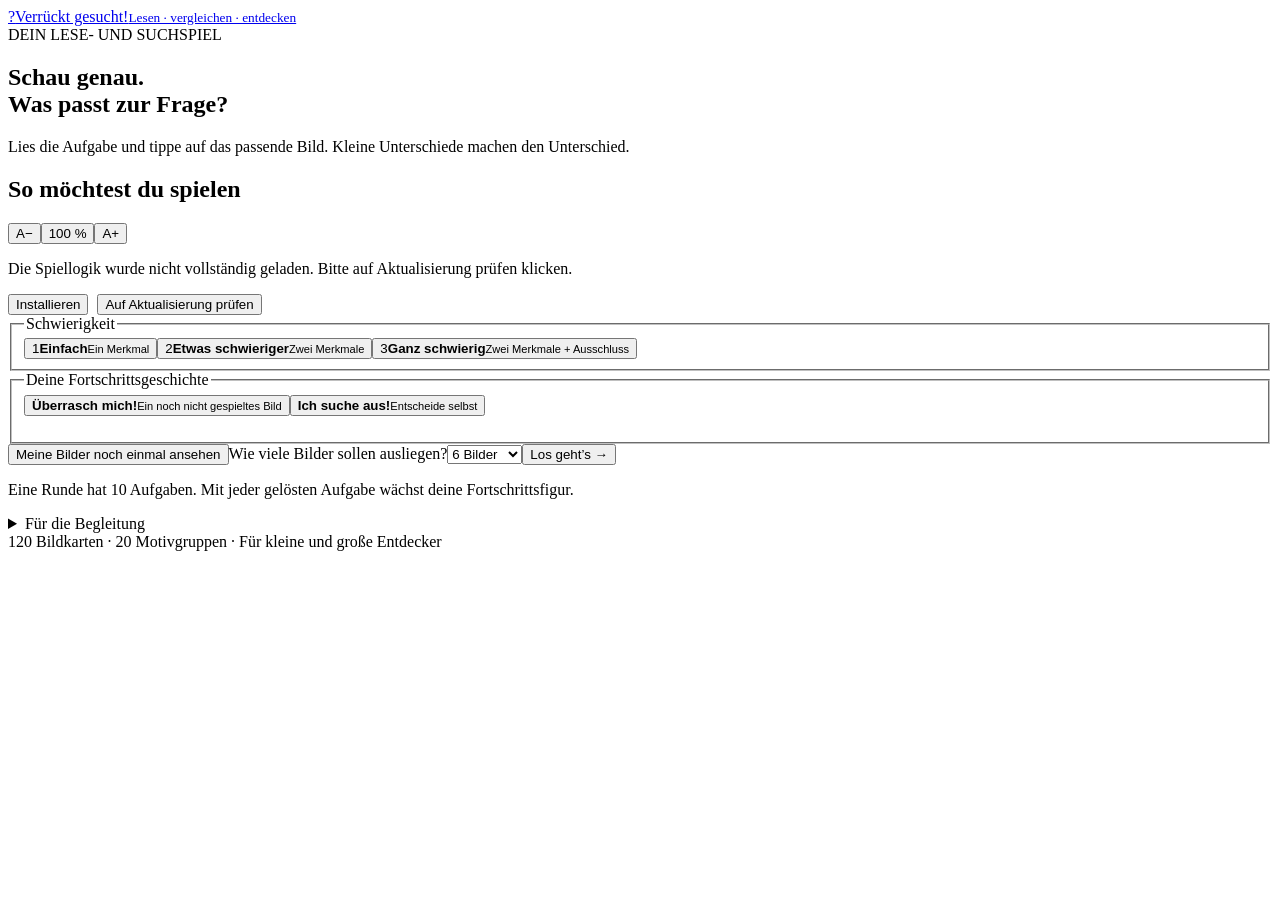
==== commit cf9f01ae: "Fix hidden setup overriding mobile grid; give gameplay its own back control" ====
--- a/index.html
+++ b/index.html
@@ -1,4 +1,4 @@
-<!doctype html><html lang="de"><head><meta charset="utf-8"><meta name="viewport" content="width=device-width,initial-scale=1"><meta name="theme-color" content="#315e46"><title>Verrückt gesucht! – Lese- und Suchspiel</title><link rel="manifest" href="manifest.webmanifest"><link rel="icon" type="image/png" href="icons/icon-192.png"><link rel="apple-touch-icon" href="icons/icon-192.png"><meta name="apple-mobile-web-app-capable" content="yes"><meta name="apple-mobile-web-app-title" content="Verrückt gesucht!"><link rel="stylesheet" href="style-release-20261105-b.css"><style id="portrait-layout-fallback">
+<!doctype html><html lang="de"><head><meta charset="utf-8"><meta name="viewport" content="width=device-width,initial-scale=1"><meta name="theme-color" content="#315e46"><title>Verrückt gesucht! – Lese- und Suchspiel</title><link rel="manifest" href="manifest.webmanifest"><link rel="icon" type="image/png" href="icons/icon-192.png"><link rel="apple-touch-icon" href="icons/icon-192.png"><meta name="apple-mobile-web-app-capable" content="yes"><meta name="apple-mobile-web-app-title" content="Verrückt gesucht!"><link rel="stylesheet" href="style-release-20261105-c.css"><style id="portrait-layout-fallback">
 /* Direkt im HTML: auch ältere PWA-Caches können das Einspalten nicht blockieren. */
 @media (orientation:portrait) and (max-width:1200px){
  .setup{display:grid!important;grid-template-columns:minmax(0,1fr)!important;gap:24px!important;max-width:760px!important;margin-inline:auto!important}
@@ -53,13 +53,16 @@
   },250);
  });
 });
-</script></head><body>
+</script><style id="screen-exclusivity">
+/* Sichtbarkeitsregel mit höherer Priorität als das responsive .setup-Grid. */
+#setup[hidden],#play[hidden],#gallery[hidden],#finish[hidden]{display:none!important}
+</style></head><body>
 <header class="top"><a class="brand" href="#" id="home"><span class="brandmark">?</span><span>Verrückt gesucht!<small>Lesen · vergleichen · entdecken</small></span></a><button class="quiet" id="settingsButton" hidden>Zur Auswahl</button></header>
 <main>
 <section id="setup" class="setup"><div class="intro"><div class="eyebrow">DEIN LESE- UND SUCHSPIEL</div><h1>Schau genau.<br>Was passt zur Frage?</h1><p>Lies die Aufgabe und tippe auf das passende Bild. Kleine Unterschiede machen den Unterschied.</p><div class="sample" id="sample" aria-hidden="true"></div></div>
 <div class="setupPanel"><div class="setup-heading"><h2>So möchtest du spielen</h2><div class="textZoom setupTextZoom" role="group" aria-label="Schriftgröße auf dem Startbildschirm"><button type="button" id="setupTextSmaller" class="quiet" aria-label="Schrift auf der Startseite verkleinern">A−</button><button type="button" id="setupTextReset" class="quiet" aria-label="Schriftgröße der Startseite zurücksetzen">100 %</button><button type="button" id="setupTextLarger" class="quiet" aria-label="Schrift auf der Startseite vergrößern">A+</button></div></div><p class="fine" id="startError" role="alert" hidden></p><div class="install-panel"><div style="display:flex;gap:9px;flex-wrap:wrap"><button type="button" id="installApp" class="quiet install-app-button">Installieren</button><button type="button" id="updateApp" class="quiet install-app-button">Auf Aktualisierung prüfen</button></div><p id="installStatus" role="status" aria-live="polite" hidden></p><progress id="updateProgress" hidden value="0" max="24" aria-label="Geladene App-Dateien" style="width:100%;height:14px;accent-color:#315e46"></progress><p id="updateStatus" role="status" aria-live="polite" hidden></p></div><fieldset><legend>Schwierigkeit</legend><div class="levels"><button data-level="1" class="level selected" aria-pressed="true"><span>1</span><b>Einfach</b><small>Ein Merkmal</small></button><button data-level="2" class="level" aria-pressed="false"><span>2</span><b>Etwas schwieriger</b><small>Zwei Merkmale</small></button><button data-level="3" class="level" aria-pressed="false"><span>3</span><b>Ganz schwierig</b><small>Zwei Merkmale + Ausschluss</small></button></div></fieldset><fieldset class="reward-picker"><legend>Deine Fortschrittsgeschichte</legend><div class="reward-modes"><button type="button" id="rewardRandom" class="level selected" aria-pressed="true"><b>Überrasch mich!</b><small>Ein noch nicht gespieltes Bild</small></button><button type="button" id="rewardManual" class="level" aria-pressed="false"><b>Ich suche aus!</b><small>Entscheide selbst</small></button></div><label class="field" id="rewardChoiceWrap" hidden>Welche Geschichte soll entstehen?<select id="rewardChoice"><option value="pfau">Der verrückte Pfau</option><option value="baum">Der verrückte Baum</option><option value="knurpsel">Knurpsel, das Fortschrittsmonster</option><option value="rakete">Die verrückte Rakete</option><option value="blumenwiese">Die zauberhafte Blumenwiese</option><option value="wundereiche">Die Wundereiche</option><option value="kinderzimmer">Chaos im Kinderzimmer</option><option value="marsmission">Die Marsmission</option><option value="baumhaus">Das gemütliche Baumhaus</option><option value="unterwasserwelt">Die Unterwasserwelt mit dem Schatz</option><option value="matschwiese">Knurpsel auf der Matschwiese</option></select></label><p class="fine" id="rewardRemaining" aria-live="polite"></p></fieldset><button type="button" class="quiet gallery-launch" id="openGallery">Meine Bilder noch einmal ansehen</button><label class="field">Wie viele Bilder sollen ausliegen?<select id="size"><option value="6">6 Bilder</option><option value="9">9 Bilder</option><option value="12">12 Bilder</option></select></label><button id="start" class="primary">Los geht’s <span>→</span></button><p class="fine">Eine Runde hat 10 Aufgaben. Mit jeder gelösten Aufgabe wächst deine Fortschrittsfigur.</p><details><summary>Für die Begleitung</summary><p>Alle 120 Bildkarten werden verwendet. Die App stellt passende Verwechslungen zusammen und prüft jede Frage auf eine eindeutige Antwort. Auf Stufe 3 entscheidet erst der Ausschluss zwischen zwei Karten.</p><p>Die Mädchenkarten sind weiterhin Entwürfe. Beim Fisch zählen alle dargestellten Flossen einschließlich der Schwanzflosse. Die Radfarbe bezeichnet Felgen und Speichen.</p><button class="quiet" id="downloadMatrix">Fragenmatrix herunterladen</button></details></div></section>
-<section id="play" hidden><div class="roundhead"><span id="levelLabel" class="pill"></span><span id="progressText">Aufgabe 1 von 10</span></div><div class="progress" aria-hidden="true"><div id="progressBar"></div></div><div class="taskLayout"><div class="questionBox"><div class="questionTools"><span class="eyebrow">LIES UND FINDE</span><div class="textZoom" role="group" aria-label="Schriftgröße der Leseaufgabe"><button type="button" id="textSmaller" class="quiet" aria-label="Aufgabenschrift verkleinern">A−</button><button type="button" id="textReset" class="quiet" aria-label="Normale Schriftgröße wiederherstellen">100 %</button><button type="button" id="textLarger" class="quiet" aria-label="Aufgabenschrift vergrößern">A+</button></div></div><h1 id="question" tabindex="-1"></h1></div><aside class="reward-panel" aria-label="Deine Fortschrittsfigur"><div id="treeMount"></div><p id="treeCounter" aria-live="polite">0 von 10 gefunden</p></aside></div><div class="feedbackRow"><p id="feedback" aria-live="polite">Tippe auf das passende Bild.</p><button id="next" class="primary" hidden>Nächste Aufgabe →</button></div><div id="board" class="board"></div></section>
+<section id="play" hidden><div class="roundhead"><span id="levelLabel" class="pill"></span><span id="progressText">Aufgabe 1 von 10</span><button type="button" id="playBack" class="quiet" aria-label="Zurück zur Spielauswahl">← Zur Auswahl</button></div><div class="progress" aria-hidden="true"><div id="progressBar"></div></div><div class="taskLayout"><div class="questionBox"><div class="questionTools"><span class="eyebrow">LIES UND FINDE</span><div class="textZoom" role="group" aria-label="Schriftgröße der Leseaufgabe"><button type="button" id="textSmaller" class="quiet" aria-label="Aufgabenschrift verkleinern">A−</button><button type="button" id="textReset" class="quiet" aria-label="Normale Schriftgröße wiederherstellen">100 %</button><button type="button" id="textLarger" class="quiet" aria-label="Aufgabenschrift vergrößern">A+</button></div></div><h1 id="question" tabindex="-1"></h1></div><aside class="reward-panel" aria-label="Deine Fortschrittsfigur"><div id="treeMount"></div><p id="treeCounter" aria-live="polite">0 von 10 gefunden</p></aside></div><div class="feedbackRow"><p id="feedback" aria-live="polite">Tippe auf das passende Bild.</p><button id="next" class="primary" hidden>Nächste Aufgabe →</button></div><div id="board" class="board"></div></section>
 <section id="gallery" hidden><div class="gallery-header"><h1>Meine Bilder</h1><button type="button" id="closeGallery" class="quiet">Zurück zur Auswahl</button></div><p>Hier kannst du deine fertigen Fortschrittsgeschichten noch einmal anschauen – ganz ohne Leseaufgaben.</p><div id="galleryGrid" class="gallery-grid"></div></section>
 <section id="finish" class="finish" hidden><div class="finishMark">✓</div><h1>Alles gefunden!</h1><p>Du hast alle 10 Aufgaben gelöst.</p><p id="result"></p><button id="again" class="primary">Noch eine Runde →</button><button id="choose" class="quiet">Andere Auswahl</button></section>
-</main><footer>120 Bildkarten · 20 Motivgruppen · Für kleine und große Entdecker</footer><dialog id="galleryDialog"><h2 id="galleryTitle">Meine Bilder</h2><div id="galleryPicture" role="button" tabindex="0" aria-label="Nächstes Bild der Fortschrittsgeschichte"></div><p id="galleryStep" aria-live="polite"></p><div class="gallery-controls"><button id="galleryPrev" class="quiet" type="button">← Vorheriges Bild</button><button id="galleryNext" class="primary" type="button">Nächstes Bild →</button></div><button id="galleryClose" class="primary" type="button">Schließen</button></dialog><dialog id="zoom"><button id="closeZoom" class="quiet">Schließen ×</button><img id="zoomImage" alt=""><p id="zoomLabel"></p></dialog><dialog id="treeDialog" aria-labelledby="treeTitle"><h2 id="treeTitle">Dein verrückter Baum</h2><div id="treeLarge"></div><button class="primary" id="treeContinue" hidden>Weiter →</button></dialog><dialog id="installHelp" aria-labelledby="installHelpTitle"><h2 id="installHelpTitle">Verrückt gesucht! installieren</h2><p id="installHelpText"></p><button id="installHelpClose" class="primary" type="button">Verstanden</button></dialog><script src="pwa.js?v=20261105-update-1" defer></script><script src="pfau-art.js?v=20261104"></script><script src="tree-art.js?v=20261104"></script><script src="tree.js?v=20261104"></script><script src="data.js?v=20261105-yellow-noses-1"></script><script src="engine.js?v=20261104"></script><script src="pfau.js?v=20261104"></script><script src="knurpsel.js?v=20261104"></script><script src="rakete.js?v=20261104"></script><script src="matschwiese.js?v=20261104"></script><script src="unterwasserwelt.js?v=20261104"></script><script src="baumhaus.js?v=20261104"></script><script src="marsmission.js?v=20261104"></script><script src="kinderzimmer.js?v=20261104"></script><script src="blumenwiese.js?v=20261104"></script><script src="wundereiche.js?v=20261104"></script><script src="app-release-20261105-b.js"></script></body></html>
+</main><footer>120 Bildkarten · 20 Motivgruppen · Für kleine und große Entdecker</footer><dialog id="galleryDialog"><h2 id="galleryTitle">Meine Bilder</h2><div id="galleryPicture" role="button" tabindex="0" aria-label="Nächstes Bild der Fortschrittsgeschichte"></div><p id="galleryStep" aria-live="polite"></p><div class="gallery-controls"><button id="galleryPrev" class="quiet" type="button">← Vorheriges Bild</button><button id="galleryNext" class="primary" type="button">Nächstes Bild →</button></div><button id="galleryClose" class="primary" type="button">Schließen</button></dialog><dialog id="zoom"><button id="closeZoom" class="quiet">Schließen ×</button><img id="zoomImage" alt=""><p id="zoomLabel"></p></dialog><dialog id="treeDialog" aria-labelledby="treeTitle"><h2 id="treeTitle">Dein verrückter Baum</h2><div id="treeLarge"></div><button class="primary" id="treeContinue" hidden>Weiter →</button></dialog><dialog id="installHelp" aria-labelledby="installHelpTitle"><h2 id="installHelpTitle">Verrückt gesucht! installieren</h2><p id="installHelpText"></p><button id="installHelpClose" class="primary" type="button">Verstanden</button></dialog><script src="pwa.js?v=20261105-update-1" defer></script><script src="pfau-art.js?v=20261104"></script><script src="tree-art.js?v=20261104"></script><script src="tree.js?v=20261104"></script><script src="data.js?v=20261105-yellow-noses-1"></script><script src="engine.js?v=20261104"></script><script src="pfau.js?v=20261104"></script><script src="knurpsel.js?v=20261104"></script><script src="rakete.js?v=20261104"></script><script src="matschwiese.js?v=20261104"></script><script src="unterwasserwelt.js?v=20261104"></script><script src="baumhaus.js?v=20261104"></script><script src="marsmission.js?v=20261104"></script><script src="kinderzimmer.js?v=20261104"></script><script src="blumenwiese.js?v=20261104"></script><script src="wundereiche.js?v=20261104"></script><script src="app-release-20261105-c.js"></script></body></html>
 
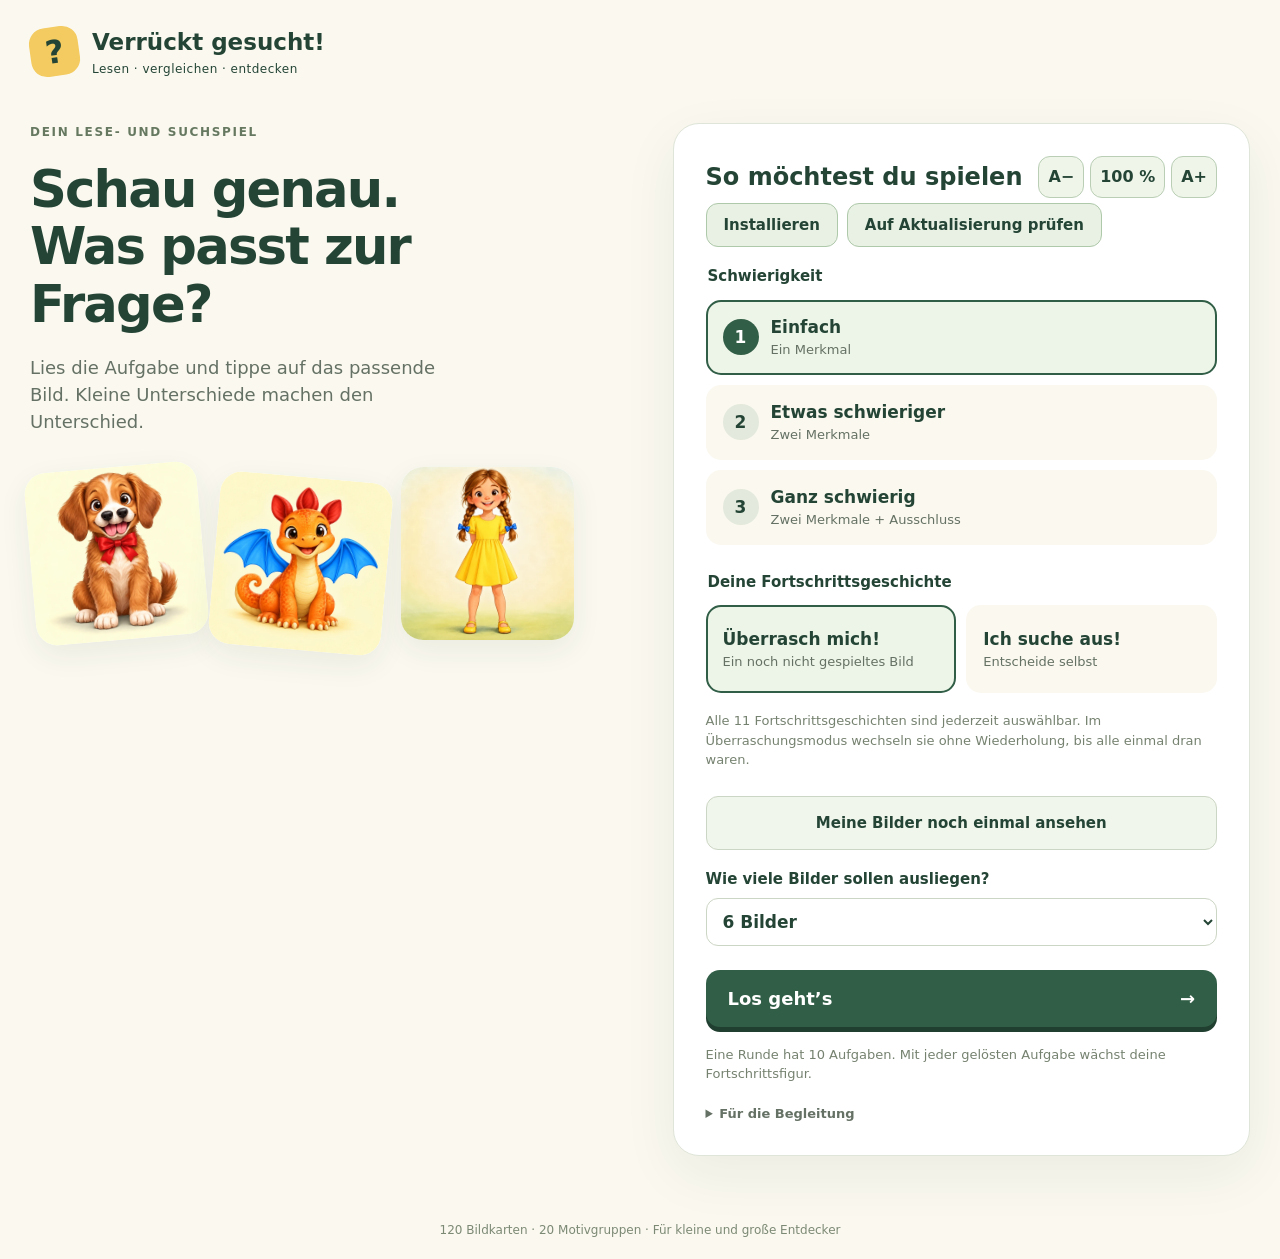
==== commit 6b913cc2: "Activate verified standalone D screen controller for game and picture gallery" ====
--- a/index.html
+++ b/index.html
@@ -1,4 +1,4 @@
-<!doctype html><html lang="de"><head><meta charset="utf-8"><meta name="viewport" content="width=device-width,initial-scale=1"><meta name="theme-color" content="#315e46"><title>Verrückt gesucht! – Lese- und Suchspiel</title><link rel="manifest" href="manifest.webmanifest"><link rel="icon" type="image/png" href="icons/icon-192.png"><link rel="apple-touch-icon" href="icons/icon-192.png"><meta name="apple-mobile-web-app-capable" content="yes"><meta name="apple-mobile-web-app-title" content="Verrückt gesucht!"><link rel="stylesheet" href="style-release-20261105-c.css"><style id="portrait-layout-fallback">
+<!doctype html><html lang="de"><head><meta charset="utf-8"><meta name="viewport" content="width=device-width,initial-scale=1"><meta name="theme-color" content="#315e46"><title>Verrückt gesucht! – Lese- und Suchspiel</title><link rel="manifest" href="manifest.webmanifest"><link rel="icon" type="image/png" href="icons/icon-192.png"><link rel="apple-touch-icon" href="icons/icon-192.png"><meta name="apple-mobile-web-app-capable" content="yes"><meta name="apple-mobile-web-app-title" content="Verrückt gesucht!"><link rel="stylesheet" href="style-release-20261105-d.css"><style id="portrait-layout-fallback">
 /* Direkt im HTML: auch ältere PWA-Caches können das Einspalten nicht blockieren. */
 @media (orientation:portrait) and (max-width:1200px){
  .setup{display:grid!important;grid-template-columns:minmax(0,1fr)!important;gap:24px!important;max-width:760px!important;margin-inline:auto!important}
@@ -64,5 +64,5 @@
 <section id="play" hidden><div class="roundhead"><span id="levelLabel" class="pill"></span><span id="progressText">Aufgabe 1 von 10</span><button type="button" id="playBack" class="quiet" aria-label="Zurück zur Spielauswahl">← Zur Auswahl</button></div><div class="progress" aria-hidden="true"><div id="progressBar"></div></div><div class="taskLayout"><div class="questionBox"><div class="questionTools"><span class="eyebrow">LIES UND FINDE</span><div class="textZoom" role="group" aria-label="Schriftgröße der Leseaufgabe"><button type="button" id="textSmaller" class="quiet" aria-label="Aufgabenschrift verkleinern">A−</button><button type="button" id="textReset" class="quiet" aria-label="Normale Schriftgröße wiederherstellen">100 %</button><button type="button" id="textLarger" class="quiet" aria-label="Aufgabenschrift vergrößern">A+</button></div></div><h1 id="question" tabindex="-1"></h1></div><aside class="reward-panel" aria-label="Deine Fortschrittsfigur"><div id="treeMount"></div><p id="treeCounter" aria-live="polite">0 von 10 gefunden</p></aside></div><div class="feedbackRow"><p id="feedback" aria-live="polite">Tippe auf das passende Bild.</p><button id="next" class="primary" hidden>Nächste Aufgabe →</button></div><div id="board" class="board"></div></section>
 <section id="gallery" hidden><div class="gallery-header"><h1>Meine Bilder</h1><button type="button" id="closeGallery" class="quiet">Zurück zur Auswahl</button></div><p>Hier kannst du deine fertigen Fortschrittsgeschichten noch einmal anschauen – ganz ohne Leseaufgaben.</p><div id="galleryGrid" class="gallery-grid"></div></section>
 <section id="finish" class="finish" hidden><div class="finishMark">✓</div><h1>Alles gefunden!</h1><p>Du hast alle 10 Aufgaben gelöst.</p><p id="result"></p><button id="again" class="primary">Noch eine Runde →</button><button id="choose" class="quiet">Andere Auswahl</button></section>
-</main><footer>120 Bildkarten · 20 Motivgruppen · Für kleine und große Entdecker</footer><dialog id="galleryDialog"><h2 id="galleryTitle">Meine Bilder</h2><div id="galleryPicture" role="button" tabindex="0" aria-label="Nächstes Bild der Fortschrittsgeschichte"></div><p id="galleryStep" aria-live="polite"></p><div class="gallery-controls"><button id="galleryPrev" class="quiet" type="button">← Vorheriges Bild</button><button id="galleryNext" class="primary" type="button">Nächstes Bild →</button></div><button id="galleryClose" class="primary" type="button">Schließen</button></dialog><dialog id="zoom"><button id="closeZoom" class="quiet">Schließen ×</button><img id="zoomImage" alt=""><p id="zoomLabel"></p></dialog><dialog id="treeDialog" aria-labelledby="treeTitle"><h2 id="treeTitle">Dein verrückter Baum</h2><div id="treeLarge"></div><button class="primary" id="treeContinue" hidden>Weiter →</button></dialog><dialog id="installHelp" aria-labelledby="installHelpTitle"><h2 id="installHelpTitle">Verrückt gesucht! installieren</h2><p id="installHelpText"></p><button id="installHelpClose" class="primary" type="button">Verstanden</button></dialog><script src="pwa.js?v=20261105-update-1" defer></script><script src="pfau-art.js?v=20261104"></script><script src="tree-art.js?v=20261104"></script><script src="tree.js?v=20261104"></script><script src="data.js?v=20261105-yellow-noses-1"></script><script src="engine.js?v=20261104"></script><script src="pfau.js?v=20261104"></script><script src="knurpsel.js?v=20261104"></script><script src="rakete.js?v=20261104"></script><script src="matschwiese.js?v=20261104"></script><script src="unterwasserwelt.js?v=20261104"></script><script src="baumhaus.js?v=20261104"></script><script src="marsmission.js?v=20261104"></script><script src="kinderzimmer.js?v=20261104"></script><script src="blumenwiese.js?v=20261104"></script><script src="wundereiche.js?v=20261104"></script><script src="app-release-20261105-c.js"></script></body></html>
+</main><footer>120 Bildkarten · 20 Motivgruppen · Für kleine und große Entdecker</footer><dialog id="galleryDialog"><h2 id="galleryTitle">Meine Bilder</h2><div id="galleryPicture" role="button" tabindex="0" aria-label="Nächstes Bild der Fortschrittsgeschichte"></div><p id="galleryStep" aria-live="polite"></p><div class="gallery-controls"><button id="galleryPrev" class="quiet" type="button">← Vorheriges Bild</button><button id="galleryNext" class="primary" type="button">Nächstes Bild →</button></div><button id="galleryClose" class="primary" type="button">Schließen</button></dialog><dialog id="zoom"><button id="closeZoom" class="quiet">Schließen ×</button><img id="zoomImage" alt=""><p id="zoomLabel"></p></dialog><dialog id="treeDialog" aria-labelledby="treeTitle"><h2 id="treeTitle">Dein verrückter Baum</h2><div id="treeLarge"></div><button class="primary" id="treeContinue" hidden>Weiter →</button></dialog><dialog id="installHelp" aria-labelledby="installHelpTitle"><h2 id="installHelpTitle">Verrückt gesucht! installieren</h2><p id="installHelpText"></p><button id="installHelpClose" class="primary" type="button">Verstanden</button></dialog><script src="pwa.js?v=20261105-update-1" defer></script><script src="pfau-art.js?v=20261104"></script><script src="tree-art.js?v=20261104"></script><script src="tree.js?v=20261104"></script><script src="data.js?v=20261105-yellow-noses-1"></script><script src="engine.js?v=20261104"></script><script src="pfau.js?v=20261104"></script><script src="knurpsel.js?v=20261104"></script><script src="rakete.js?v=20261104"></script><script src="matschwiese.js?v=20261104"></script><script src="unterwasserwelt.js?v=20261104"></script><script src="baumhaus.js?v=20261104"></script><script src="marsmission.js?v=20261104"></script><script src="kinderzimmer.js?v=20261104"></script><script src="blumenwiese.js?v=20261104"></script><script src="wundereiche.js?v=20261104"></script><script src="app-release-20261105-d.js"></script></body></html>
 
--- a/style-release-20261105-d.css
+++ b/style-release-20261105-d.css
@@ -0,0 +1,270 @@
+:root{--ink:#244536;--green:#315e46;--light:#eef3e9;--gold:#f3cb60;--cream:#faf8ef}*{box-sizing:border-box}body{margin:0;color:var(--ink);font:18px/1.5 system-ui,-apple-system,sans-serif;background:var(--cream)}button,input,select{font:inherit}button,a,select{-webkit-tap-highlight-color:transparent}button{cursor:pointer}button:focus-visible,a:focus-visible,select:focus-visible{outline:4px solid #dc9a23;outline-offset:4px}[hidden]{display:none!important}.top{max-width:1360px;margin:auto;padding:25px 30px;display:flex;align-items:center;justify-content:space-between;gap:15px}.brand{display:flex;align-items:center;gap:13px;color:var(--ink);font-weight:800;text-decoration:none;font-size:23px}.brandmark{display:grid;place-items:center;background:var(--gold);border-radius:16px;width:49px;height:49px;font-size:32px;transform:rotate(-8deg)}.brand small{display:block;font-size:12px;font-weight:500;letter-spacing:.04em}main{max-width:1280px;margin:auto;padding:20px 30px 45px}.setup{display:grid;grid-template-columns:1fr 1fr;gap:65px;align-items:start}.eyebrow{font-size:12px;letter-spacing:.14em;font-weight:800;color:#667960}h1{font-size:clamp(34px,4vw,56px);line-height:1.13;letter-spacing:-.035em;margin:20px 0}h2{font-size:24px;margin:0 0 25px}.intro p{max-width:450px;color:#657164}.sample{display:flex;gap:12px;margin-top:32px;align-items:center}.sample img{width:30%;border-radius:22px;background:white;box-shadow:0 10px 30px #31473112;aspect-ratio:1;object-fit:contain}.sample img:nth-child(2){transform:rotate(5deg) translateY(10px)}.sample img:first-child{transform:rotate(-5deg)}.setupPanel{padding:32px;border-radius:26px;background:#fff;border:1px solid #dfe5d8;box-shadow:0 18px 55px #243a2810}fieldset{padding:0;border:0;margin:0 0 26px}legend,.field{font-size:15px;font-weight:700}legend{margin-bottom:12px}.levels{display:grid;grid-template-columns:1fr;gap:10px}.level{display:grid;grid-template-columns:36px 1fr;gap:0 12px;text-align:left;padding:13px 15px;background:var(--cream);border:2px solid transparent;border-radius:15px;color:var(--ink)}.level span{grid-row:1/3;border-radius:50%;background:#e3e9dc;text-align:center;align-self:center;font-size:17px;font-weight:800;line-height:36px}.level b{font-size:17px}.level small{font-size:13px;color:#657164}.level.selected{border-color:var(--green);background:#edf4e8}.level.selected span{background:var(--green);color:white}.field{display:block;margin:18px 0}.field select{display:block;width:100%;padding:12px;border:1px solid #ccd6c4;border-radius:12px;margin-top:7px;background:white;font-size:17px;color:var(--ink)}.primary{border:0;border-radius:14px;background:var(--green);padding:15px 22px;color:white;font-weight:750;box-shadow:0 5px 0 #203f30;font-size:18px}.primary:hover{background:#244d38}.primary:active{transform:translateY(2px);box-shadow:0 3px 0 #203f30}#start{width:100%;display:flex;justify-content:space-between;margin-top:24px}.quiet{background:transparent;border:1px solid #ccd6c4;border-radius:12px;padding:10px 15px;color:var(--ink);font-size:15px}.fine{font-size:13px;color:#768270;margin:18px 0 0}details{font-size:14px;margin-top:20px;color:#657164}summary{cursor:pointer;font-weight:700}.roundhead{display:flex;align-items:center;justify-content:space-between;gap:12px;font-size:15px}.pill{background:#e7eddc;border-radius:30px;padding:8px 15px;font-weight:700}.progress{height:7px;background:#e4e9db;border-radius:10px;overflow:hidden;margin:15px 0 22px}.progress div{height:100%;background:#d6aa3f;transition:width .3s}.questionBox{background:#fff;border:1px solid #dfe5d8;border-left:7px solid var(--gold);border-radius:20px;padding:20px 26px}.questionBox h1{font-size:clamp(25px,3vw,37px);line-height:1.35;margin:9px 0 0;letter-spacing:-.015em}.feedbackRow{min-height:83px;display:flex;align-items:center;justify-content:space-between;gap:15px}.feedbackRow p{font-size:17px;margin:10px 0}.feedbackRow .primary{font-size:16px;white-space:nowrap}.board{display:grid;grid-template-columns:repeat(3,minmax(0,1fr));gap:18px}.card{position:relative;background:white;border:3px solid #e1e7d9;border-radius:22px;padding:8px;box-shadow:0 5px 16px #243a2808;transition:border-color .15s,transform .15s}.answer{display:block;border:0;padding:0;border-radius:16px;background:#fffbea;width:100%;overflow:hidden}.answer img{display:block;width:100%;height:clamp(160px,23vw,260px);object-fit:contain}.answer:hover{filter:brightness(1.02)}.zoomButton{position:absolute;right:12px;bottom:12px;border:1px solid #ccd6c4;background:#fffffff2;border-radius:50%;width:39px;height:39px;font-size:24px;color:var(--ink);display:grid;place-items:center}.card.correct{border-color:#3f834c;background:#e4f3df}.card.correct:after{content:'✓';position:absolute;top:13px;left:13px;border-radius:50%;background:#3f834c;color:white;font-size:22px;font-weight:800;width:35px;height:35px;text-align:center;pointer-events:none}.card.wrong{animation:shake .4s;border-color:#c27255}@keyframes shake{20%,60%{transform:translateX(-6px)}40%,80%{transform:translateX(6px)}}.finish{text-align:center;max-width:600px;margin:50px auto;padding:40px;background:white;border-radius:28px}.finishMark{background:#e2f0d8;width:85px;height:85px;border-radius:50%;display:grid;place-items:center;margin:auto;font-size:45px}.finish p{color:#657164}.finish .quiet{display:block;margin:22px auto 0}footer{text-align:center;color:#7c8974;font-size:12px;padding:20px}dialog{border:0;border-radius:22px;padding:16px;max-width:92vw;max-height:92vh;background:#fffdf4;box-shadow:0 20px 90px #0005}dialog::backdrop{background:#183223cc}dialog .quiet{display:block;margin-left:auto}#zoom img{display:block;max-height:70vh;max-width:84vw;object-fit:contain;margin:8px auto}dialog p{text-align:center;font-size:13px;margin:0}body.zoomOpen{overflow:hidden}@media(min-width:1100px){.board.many{grid-template-columns:repeat(4,minmax(0,1fr))}.board.many img{height:210px}}@media(max-width:850px){.setup{gap:28px}.setupPanel{padding:23px}.top{padding:20px}main{padding:10px 20px 35px}}@media(max-width:650px){.setup{grid-template-columns:1fr;gap:24px}.intro h1{font-size:37px;margin:14px 0}.intro p{font-size:16px;margin-bottom:10px}.sample{display:none}.setupPanel{padding:22px}.top{padding:16px}.brand{font-size:20px}.brandmark{width:41px;height:41px}.brand small{font-size:10px}main{padding:10px 12px 30px}.board{grid-template-columns:repeat(2,minmax(0,1fr));gap:10px}.card{padding:5px;border-radius:17px}.answer img{height:clamp(150px,40vw,240px)}.questionBox{padding:17px 18px}.questionBox h1{font-size:25px}.feedbackRow{align-items:flex-start;flex-direction:column;gap:0;padding:8px 0 14px}.feedbackRow .primary{align-self:flex-end}.zoomButton{width:34px;height:34px;right:8px;bottom:8px}.roundhead{font-size:13px}#settingsButton{font-size:12px;padding:8px}.finish{padding:30px 20px}.finish h1{font-size:36px}}@media(prefers-reduced-motion:reduce){*{animation:none!important;transition:none!important}}
+
+.taskLayout{display:grid;grid-template-columns:minmax(0,1fr) 155px;gap:20px;align-items:center}.reward-panel{text-align:center}.reward-panel p{font-size:13px;font-weight:700;margin:6px 0}.reward-picture{position:relative;aspect-ratio:718/746;width:100%;line-height:0;isolation:isolate}.reward-base{width:100%;height:100%;display:block;border-radius:12px}.reward-slot{position:absolute;translate:-50% -50%;display:grid;place-items:center;background:#fffffff0;border:2px solid #809984;border-radius:50%;font-weight:850;font-size:clamp(12px,2vw,25px);line-height:1;color:#68816f;z-index:2}.reward-sprite{position:absolute;translate:-50% -50%;height:auto;z-index:3;filter:drop-shadow(0 2px 3px #24453644)}.reward-flight{animation:reward-arrive 1.05s cubic-bezier(.21,.84,.3,1) forwards}.reward-done{opacity:1}@keyframes reward-arrive{from{opacity:0}to{opacity:1}}#treeDialog{width:min(92vw,560px);max-height:94svh;text-align:center;padding:20px}#treeDialog h2{font-size:clamp(20px,4vw,28px);margin:0 0 14px;line-height:1.3}#treeLarge{width:min(100%,54svh);margin:auto}#treeContinue{margin:16px auto 6px;min-width:170px}body.treeOpen{overflow:hidden}#treeDialog::backdrop{background:#183223c9}@media(max-width:650px){.taskLayout{grid-template-columns:minmax(0,1fr) 95px;gap:8px}.reward-panel p{font-size:11px}.taskLayout .questionBox{padding:14px 12px}.taskLayout .questionBox h1{font-size:22px}.taskLayout .eyebrow{font-size:10px;letter-spacing:.06em}#treeDialog{padding:16px}}@media(max-width:360px){.taskLayout{grid-template-columns:1fr}.reward-panel{display:flex;align-items:center;justify-content:center;gap:14px}#treeMount{width:85px}}
+
+.pfau-picture{background:linear-gradient(#f1f7ec,#faf8ef);border-radius:16px;overflow:visible}.pfau-base,.pfau-body{position:absolute;inset:0;width:100%;height:100%;object-fit:contain}.pfau-base{z-index:1}.pfau-body{z-index:3}.pfau-question{z-index:5}.pfau-piece{translate:none;transform-origin:50% 100%;filter:none;line-height:0}.pfau-piece img{display:block;width:100%;height:auto}.pfau-flight{animation:pfau-arrive 1.05s cubic-bezier(.21,.84,.3,1) forwards}@keyframes pfau-arrive{from{opacity:0}to{opacity:1}}
+
+.reward-picture img{margin:0;max-width:none;max-height:none;vertical-align:top}.pfau-piece{aspect-ratio:1}.pfau-piece img{height:100%;object-fit:contain}.pfau-piece .pfau-settled{animation:none;opacity:1;transform:none}
+
+.knurpsel-picture{aspect-ratio:1221/1288;background:white;border-radius:16px;overflow:hidden}
+.knurpsel-frame{position:absolute;inset:0;display:block;width:100%;height:100%;object-fit:contain;transform-origin:50% 88%}
+.knurpsel-leave{animation:knurpsel-leave var(--reward-duration,2000ms) ease-in-out forwards}
+.knurpsel-enter{animation:knurpsel-enter var(--reward-duration,2000ms) ease-in-out forwards}
+@keyframes knurpsel-leave{from{opacity:1}to{opacity:0}}
+@keyframes knurpsel-enter{from{opacity:0}to{opacity:1}}
+
+.rakete-picture{aspect-ratio:1}
+.rakete-empty{display:grid;place-items:center;font-size:clamp(36px,10vw,90px);color:#68816f;line-height:1}
+.rakete-picture .knurpsel-frame{transform-origin:50% 50%}
+
+#treeTitle:empty{display:none}
+
+.matschwiese-picture{aspect-ratio:1;background:#b0d356}
+.matschwiese-picture .knurpsel-frame{transform-origin:center}
+
+/* Card count and orientation determine the complete layout. */
+#board{gap:10px}
+#board[data-size="6"]{grid-template-columns:repeat(2,minmax(0,1fr))}
+#board[data-size="9"],#board[data-size="12"]{grid-template-columns:repeat(3,minmax(0,1fr))}
+@media(orientation:landscape){#board[data-size="12"]{grid-template-columns:repeat(4,minmax(0,1fr))}}
+#board .card{padding:5px}
+#board .answer img{height:var(--card-image-height,150px)}
+body.playing footer{display:none}
+body.playing .top{padding-top:10px;padding-bottom:10px}
+body.playing main{padding-top:0;padding-bottom:16px}
+body.playing .progress{margin:8px 0 10px}
+body.playing .feedbackRow{min-height:48px;padding:5px 0 10px;flex-direction:row;align-items:center;gap:8px}
+body.playing .feedbackRow p{margin:0;font-size:14px}
+body.playing .feedbackRow .primary{padding:10px 12px;white-space:normal}
+body.playing .taskLayout{grid-template-columns:minmax(0,1fr) 80px;gap:8px}
+body.playing .questionBox{padding:10px 12px}
+body.playing .questionBox h1{font-size:clamp(20px,2.6vw,30px);margin:4px 0 0;line-height:1.25}
+body.playing .reward-panel p{font-size:11px;margin:3px 0}
+@media(max-height:500px){body.playing .brand small,body.playing .questionBox .eyebrow{display:none}body.playing .top{padding-top:5px;padding-bottom:5px}}
+
+/* Keep the underwater scene aligned while the next detail comes into view. */
+.unterwasserwelt-picture{aspect-ratio:1;background:#3694ba}
+.unterwasserwelt-picture .knurpsel-frame{transform-origin:center}
+
+/* Use the available screen for inspecting every progress picture. */
+#treeDialog{width:98vw;height:98dvh;max-width:98vw;max-height:98dvh;padding:10px;padding-bottom:max(10px,env(safe-area-inset-bottom));box-sizing:border-box}
+#treeDialog[open]{display:flex;flex-direction:column}
+#treeDialog h2{flex:none;margin:0 0 8px;font-size:clamp(18px,3vw,28px)}
+#treeLarge{flex:1;min-height:0;width:100%;margin:0;container-type:size;display:flex;align-items:center;justify-content:center}
+#treeLarge .reward-picture{width:min(100cqw,calc(100cqh * var(--reward-ratio,.962)));flex:none;margin:auto}
+#treeLarge .knurpsel-picture{--reward-ratio:.948}
+#treeLarge .rakete-picture,#treeLarge .matschwiese-picture,#treeLarge .unterwasserwelt-picture{--reward-ratio:1}
+#treeContinue{flex:none;margin:10px auto 0;padding:12px 22px}
+#treeDialog #treeContinue[hidden]{display:block!important;visibility:hidden;pointer-events:none}
+
+/* Keep the treehouse scene still while the new details appear. */
+.baumhaus-picture{aspect-ratio:1;background:#b0d356}
+.baumhaus-picture .knurpsel-frame{transform-origin:center}
+#treeLarge .baumhaus-picture{--reward-ratio:1}
+
+/* Reveal each Mars scene gently without moving the landscape. */
+.marsmission-picture{aspect-ratio:1;background:#dfaa58}
+.marsmission-picture .knurpsel-frame{transform-origin:center}
+#treeLarge .marsmission-picture{--reward-ratio:1}
+
+/* Keep the bedroom scene aligned during each gentle reveal. */
+.kinderzimmer-picture{aspect-ratio:1;background:#dcd1d3}
+.kinderzimmer-picture .knurpsel-frame{transform-origin:center}
+#treeLarge .kinderzimmer-picture{--reward-ratio:1}
+
+/* Wundereiche: aligned full-size pages with a quiet two-second crossfade. */
+.wundereiche-picture{aspect-ratio:1;background:#fff}
+.wundereiche-picture .knurpsel-frame{transform-origin:center}
+#treeLarge .wundereiche-picture{--reward-ratio:1}
+
+/* Child-controlled progress story selection and finished-picture album */
+.reward-modes{display:grid;grid-template-columns:repeat(2,minmax(0,1fr));gap:10px}.reward-modes .level{display:flex;flex-direction:column;justify-content:center;min-height:88px}.reward-modes .level small{font-size:13px}.gallery-launch{display:block;width:100%;margin:15px 0;padding:15px;font-weight:750;background:#f1f6ec}.gallery-header{display:flex;justify-content:space-between;align-items:center;gap:15px}.gallery-header h1{margin:10px 0}.gallery-grid{display:grid;grid-template-columns:repeat(auto-fill,minmax(160px,1fr));gap:15px;margin:24px 0}.gallery-tile{background:#fff;border:2px solid #dae4d3;border-radius:18px;padding:12px;display:flex;flex-direction:column;gap:5px;text-align:center;color:var(--ink)}.gallery-tile:not(:disabled):hover{border-color:var(--green)}.gallery-tile:disabled{opacity:.6;cursor:default}.gallery-tile small{font-size:12px}.gallery-thumb{width:100%;aspect-ratio:1;background:#f6f4eb;display:grid;place-items:center;border-radius:12px;overflow:hidden}.gallery-thumb>.reward-picture{width:100%;pointer-events:none}.gallery-thumb>span{font-size:60px;color:#a4b49c}#galleryDialog{width:min(96vw,790px);max-height:96dvh;text-align:center}#galleryDialog[open]{display:flex;flex-direction:column;gap:10px}#galleryDialog h2{margin:0}#galleryPicture{min-height:0;display:flex;align-items:center;justify-content:center;flex:1;overflow:hidden}#galleryPicture>.reward-picture{width:min(84vw,65dvh);max-height:75dvh;pointer-events:none}#galleryClose{align-self:center}@media(max-width:450px){.reward-modes{grid-template-columns:1fr}.gallery-grid{grid-template-columns:repeat(2,minmax(0,1fr))}.gallery-header{align-items:flex-start;flex-direction:column}}
+
+/* Flower pages keep their square canvas throughout the shared crossfade. */
+.blumenwiese-picture{aspect-ratio:1;background:#fff}
+#treeLarge .blumenwiese-picture{--reward-ratio:1}
+
+/* Album playback uses two aligned scenes and advances only on a tap. */
+#galleryDialog{width:98vw;height:98dvh;max-width:98vw;max-height:98dvh}
+#galleryPicture{position:relative;display:grid;grid-template-columns:1fr;grid-template-rows:1fr;container-type:size;cursor:pointer}
+#galleryPicture>.reward-picture{grid-area:1/1;align-self:center;justify-self:center;width:min(100cqw,calc(100cqh * var(--reward-ratio,.962)));max-height:none;pointer-events:none}
+#galleryPicture>.knurpsel-picture{--reward-ratio:.948}
+#galleryPicture>.rakete-picture,#galleryPicture>.blumenwiese-picture,#galleryPicture>.wundereiche-picture,#galleryPicture>.kinderzimmer-picture,#galleryPicture>.marsmission-picture,#galleryPicture>.baumhaus-picture,#galleryPicture>.unterwasserwelt-picture,#galleryPicture>.matschwiese-picture,#galleryPicture>.pfau-picture{--reward-ratio:1}
+.gallery-enter{animation:knurpsel-enter 2s ease-in-out forwards}.gallery-leave{animation:knurpsel-leave 2s ease-in-out forwards}
+.gallery-controls{display:flex;justify-content:center;gap:10px;flex-wrap:wrap}.gallery-controls button:disabled{opacity:.5;cursor:default}
+
+/* Einheitliche ruhige Belohnungsanzeige, 04.11.2026 */
+.reward-image-error{position:absolute;inset:0;display:grid;place-items:center;text-align:center;background:#faf8ef;color:#315e46;padding:20px;font-size:clamp(14px,2vw,19px);line-height:1.4}
+.reward-slot{font-size:clamp(10px,1.3vw,16px)}
+.knurpsel-frame{transform:none!important;object-position:center}
+
+/* Installationsbedienung, unabhängig vom Spielstart */
+.install-panel{display:flex;flex-direction:column;gap:6px;margin:-10px 0 18px}.install-app-button{align-self:flex-start;padding:10px 17px;min-height:44px;font-weight:750;background:#e8f1e3;border:1px solid #aec8aa;color:#244536}.install-app-button:disabled{opacity:.75;cursor:default}.install-panel p{margin:0;font-size:14px;color:#475b4a;line-height:1.45}#installHelp{width:min(92vw,520px);max-width:520px;padding:24px;border-radius:20px;border:1px solid #cfddc9;background:#faf8ef;color:#244536;box-shadow:0 12px 38px #152f2080}#installHelp::backdrop{background:#142a1e99}#installHelp h2{margin:0 0 14px}#installHelp p{line-height:1.55;white-space:pre-line;margin:0 0 18px}#installHelpClose{display:block;margin-left:auto}
+
+
+/* 05.11.2026: Bildschirmfläche auf Start- und Spielseite sinnvoll nutzen. */
+@media (max-width:950px) and (orientation:portrait){
+  .setup{grid-template-columns:minmax(0,1fr);gap:22px;max-width:760px;margin-inline:auto}
+  .intro{text-align:center}
+  .intro p{max-width:640px;margin:12px auto;color:#52695a}
+  .intro h1{font-size:clamp(31px,5.6vw,48px);margin:12px 0}
+  .sample{display:flex;justify-content:center;gap:clamp(9px,2vw,20px);margin:16px auto 0;max-width:530px}
+  .sample img{width:29%;max-width:150px;border-radius:16px}
+  .setupPanel{width:100%;max-width:100%;padding:clamp(17px,3vw,30px)}
+}
+@media (max-width:650px) and (orientation:portrait){
+  .setup{gap:18px}
+  .intro h1{font-size:clamp(29px,8vw,38px)}
+  .intro p{font-size:17px;line-height:1.45}
+  .intro .sample{display:flex;margin-top:15px}
+  .sample img{width:29%;border-radius:13px}
+  .setupPanel{padding:19px 16px;border-radius:20px}
+  .setupPanel h2{margin-bottom:18px}
+  .install-panel{margin-top:0}
+  .install-app-button{flex:1 1 130px}
+  .reward-modes{grid-template-columns:repeat(2,minmax(0,1fr))}
+  .reward-modes .level{padding:11px 9px;min-width:0}
+  .reward-modes .level b{font-size:15px}
+  .reward-modes .level small{font-size:12px}
+}
+@media (max-width:390px) and (orientation:portrait){
+  .reward-modes{grid-template-columns:1fr}
+  .sample img{width:30%}
+}
+
+/* Die Spielinhalte dürfen im Hochformat und auf großen Displays
+   vertikal mittig stehen. Bei wenig Platz wächst die Seite zum Scrollen. */
+body.playing main{width:100%;max-width:1280px}
+body.playing #play{
+  min-height:calc(100dvh - 105px);
+  display:flex;
+  flex-direction:column;
+  justify-content:center;
+  padding-block:clamp(10px,2.5dvh,34px);
+}
+body.playing #play[hidden]{display:none}
+body.playing .roundhead,
+body.playing .progress,
+body.playing .taskLayout,
+body.playing .feedbackRow,
+body.playing #board{flex-shrink:0}
+body.playing .taskLayout{grid-template-columns:minmax(0,1fr) clamp(100px,15vw,160px);gap:14px}
+body.playing .questionBox{padding:clamp(13px,2vw,22px)}
+body.playing .questionBox h1{
+  font-size:calc(clamp(28px,3.3vw,38px) + var(--question-zoom-extra,0px));
+  line-height:1.32;
+  margin:9px 0 0;
+  overflow-wrap:anywhere
+}
+.questionTools{display:flex;justify-content:space-between;align-items:center;gap:10px;flex-wrap:wrap}
+.textZoom{display:flex;align-items:center;gap:6px}
+.textZoom button{min-width:44px;min-height:44px;padding:7px 10px;font-size:16px;font-weight:800;background:#eff5e9;border-color:#b9ceb4}
+.textZoom #textReset{min-width:65px;font-size:13px;font-weight:650}
+body.playing .feedbackRow p{font-size:clamp(15px,1.8vw,19px)}
+@media(max-width:650px){
+ body.playing #play{min-height:calc(100dvh - 78px);padding-block:12px}
+ body.playing .taskLayout{grid-template-columns:minmax(0,1fr) 92px;gap:9px}
+ body.playing .questionBox{padding:12px 12px 14px}
+ body.playing .questionBox h1{font-size:calc(clamp(28px,6.5vw,34px) + var(--question-zoom-extra,0px));line-height:1.28}
+ body.playing .questionTools .eyebrow{font-size:11px;letter-spacing:.05em}
+ .textZoom button{min-height:40px;min-width:40px;padding:6px 8px}
+ .textZoom #textReset{min-width:54px}
+ body.playing .taskLayout .reward-panel p{font-size:12px}
+}
+@media(max-width:400px){
+ .questionTools{align-items:flex-start;gap:7px}
+ .textZoom{gap:3px}
+ .textZoom button{min-width:36px;padding:6px}
+ .textZoom #textReset{min-width:50px;font-size:12px}
+}
+@media(max-height:520px) and (orientation:landscape){
+ body.playing #play{min-height:auto;justify-content:flex-start;padding-block:5px}
+ body.playing .questionBox h1{font-size:calc(25px + var(--question-zoom-extra,0px))}
+ .textZoom button{min-height:36px}
+}
+
+
+/* Schriftgrößenbedienung auf dem Startbildschirm (05.11.2026) */
+.setup-heading{display:flex;align-items:center;justify-content:space-between;flex-wrap:wrap;gap:10px;margin-bottom:15px}
+.setup-heading h2{margin:0;font-size:calc(24px + var(--setup-extra,0px))}
+.setupTextZoom{flex-shrink:0}
+.setupTextZoom button{min-height:42px;min-width:43px;padding:7px 9px}
+.setupTextZoom #setupTextReset{min-width:62px}
+.setup .intro h1{font-size:calc(clamp(34px,4vw,56px) + var(--setup-extra,0px))}
+.setup .intro p{font-size:calc(18px + var(--setup-extra,0px))}
+.setup .setupPanel legend,
+.setup .setupPanel .field,
+.setup .setupPanel .reward-picker label{font-size:calc(15px + var(--setup-extra,0px))}
+.setup .setupPanel .level b,
+.setup .setupPanel .field select{font-size:calc(17px + var(--setup-extra,0px))}
+.setup .setupPanel .level small,
+.setup .setupPanel .reward-modes .level small{font-size:calc(13px + var(--setup-extra,0px) * .75)}
+.setup .setupPanel .fine,
+.setup .setupPanel details,
+.setup .setupPanel .install-panel p{font-size:calc(13px + var(--setup-extra,0px) * .65)}
+.setup .setupPanel .primary{font-size:calc(18px + var(--setup-extra,0px))}
+#startError{background:#fff0e8;border:1px solid #c97557;border-radius:10px;padding:11px;color:#8b3021;margin:4px 0 12px}
+@media(max-width:650px){
+ .setup-heading{align-items:flex-start}
+ .setup-heading h2{font-size:calc(23px + var(--setup-extra,0px))}
+ .setup .intro h1{font-size:calc(clamp(30px,7.5vw,38px) + var(--setup-extra,0px))}
+ .setup .intro p{font-size:calc(17px + var(--setup-extra,0px))}
+}
+
+
+/* Version C: jede Ansicht ist ein eigener Bildschirm. Hochformatregeln
+   dürfen ein ausgeblendetes #setup niemals wieder sichtbar machen. */
+#setup[hidden],#play[hidden],#gallery[hidden],#finish[hidden]{display:none!important}
+body.playing .top,body.view-gallery .top,body.view-finish .top{display:none!important}
+body.playing footer,body.view-gallery footer,body.view-finish footer{display:none!important}
+body.playing main,body.view-gallery main,body.view-finish main{padding-top:0}
+body.playing #play{min-height:100dvh;box-sizing:border-box}
+body.playing .roundhead{gap:12px;flex-wrap:wrap;margin-bottom:8px}
+#playBack{margin-left:auto;min-height:44px;background:#edf4e8;font-weight:750}
+body.view-gallery #gallery{
+  min-height:100dvh;
+  width:100%;
+  display:flex;
+  flex-direction:column;
+  justify-content:center;
+  padding-block:clamp(16px,3dvh,40px)
+}
+body.view-gallery #gallery[hidden]{display:none!important}
+body.view-gallery .gallery-grid{
+  align-content:center;
+  justify-content:center;
+  margin-block:clamp(14px,3dvh,30px)
+}
+body.view-gallery .gallery-header{justify-content:space-between}
+body.view-gallery .gallery-header h1{margin:5px 0}
+@media(max-width:650px){
+ body.playing #play{min-height:100dvh}
+ body.playing .roundhead{font-size:14px}
+ #playBack{font-size:13px;padding:9px 10px}
+ body.view-gallery #gallery{padding:14px 0 24px}
+}
+
+/* Release D: genau eine Bildschirmansicht. Das Display wird durch die
+   App-Navigation zusätzlich direkt mit Inline-!important gesichert. */
+#setup[hidden],#play[hidden],#gallery[hidden],#finish[hidden]{display:none!important}
+body[data-screen="play"] .top,body[data-screen="gallery"] .top,
+body[data-screen="finish"] .top{display:none!important}
+body[data-screen="play"] footer,body[data-screen="gallery"] footer,
+body[data-screen="finish"] footer{display:none!important}
+body[data-screen="play"] main,body[data-screen="gallery"] main{padding-block:0;min-height:100dvh}
+body[data-screen="play"] #play{
+ display:flex;flex-direction:column;justify-content:center;
+ min-height:100dvh;box-sizing:border-box;
+ padding-block:clamp(12px,2vh,36px)
+}
+body[data-screen="gallery"] #gallery{
+ display:flex;flex-direction:column;justify-content:center;
+ min-height:100dvh;padding-block:clamp(16px,3dvh,42px);
+ box-sizing:border-box
+}
+body[data-screen="gallery"] .gallery-header{width:100%}
+body[data-screen="gallery"] .gallery-grid{width:100%;align-content:center}
+@media(max-width:650px) and (orientation:portrait){
+ body[data-screen="play"] main{padding-inline:10px}
+ body[data-screen="gallery"] main{padding-inline:14px}
+}
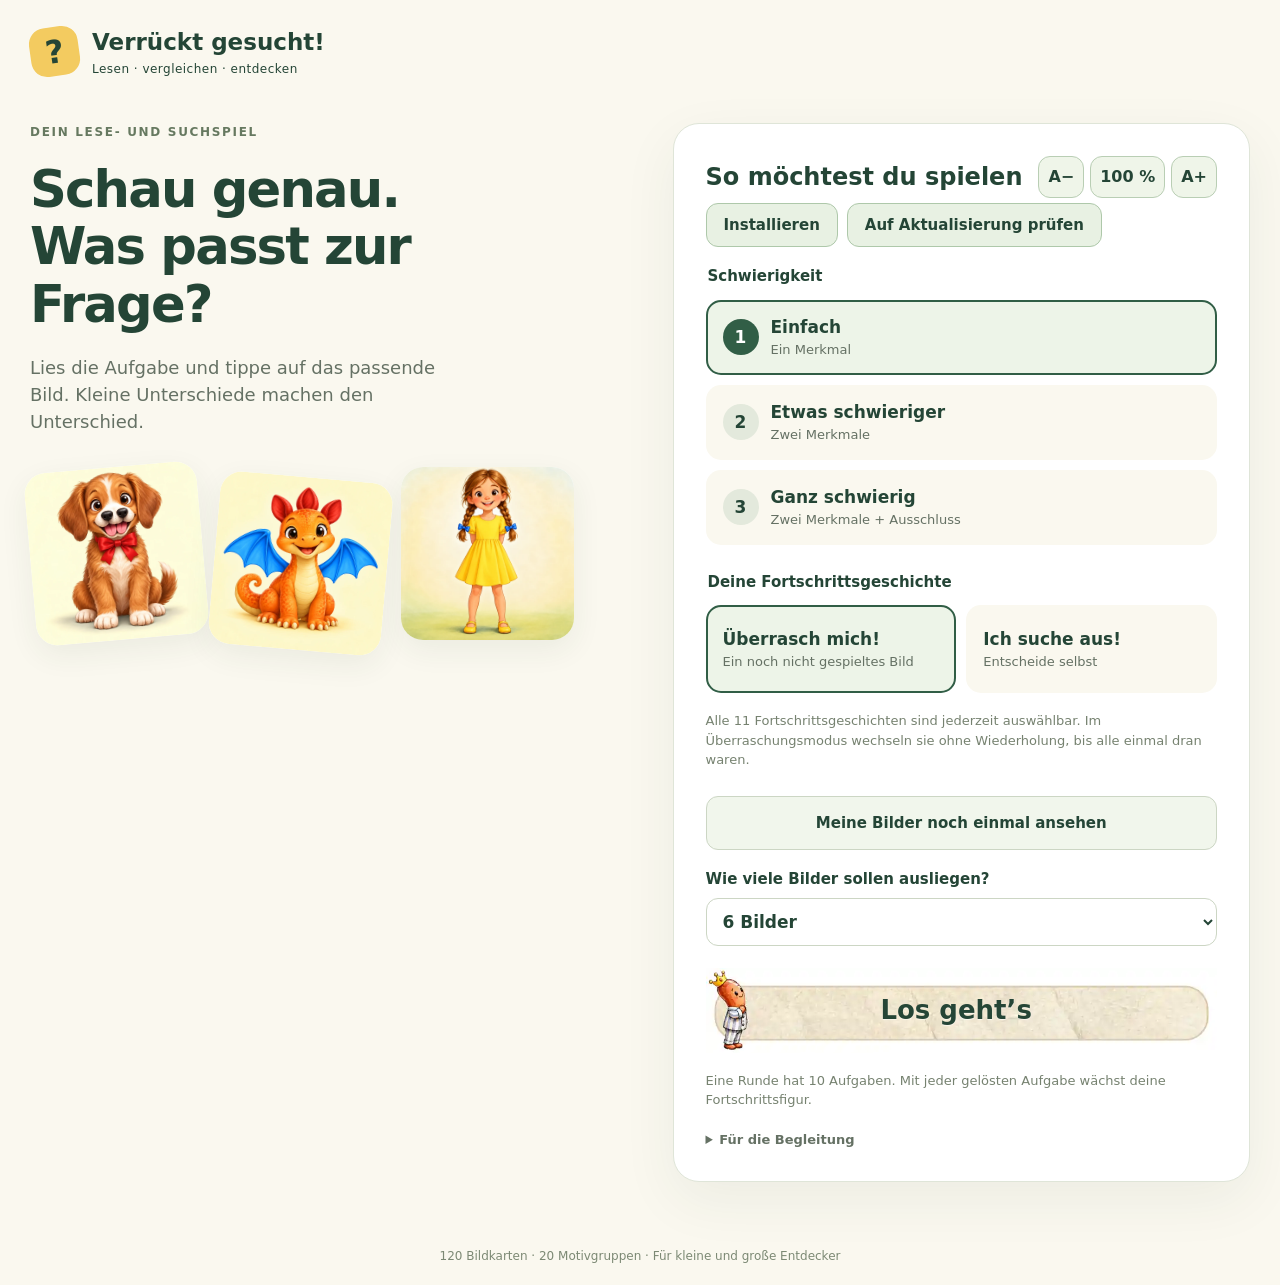
==== commit 54d651d3: "Use original visual banner buttons for start and reward continue" ====
--- a/index.html
+++ b/index.html
@@ -1,4 +1,4 @@
-<!doctype html><html lang="de"><head><meta charset="utf-8"><meta name="viewport" content="width=device-width,initial-scale=1"><meta name="theme-color" content="#315e46"><title>Verrückt gesucht! – Lese- und Suchspiel</title><link rel="manifest" href="manifest.webmanifest"><link rel="icon" type="image/png" href="icons/icon-192.png"><link rel="apple-touch-icon" href="icons/icon-192.png"><meta name="apple-mobile-web-app-capable" content="yes"><meta name="apple-mobile-web-app-title" content="Verrückt gesucht!"><link rel="stylesheet" href="style-release-20261105-d.css"><style id="portrait-layout-fallback">
+<!doctype html><html lang="de"><head><meta charset="utf-8"><meta name="viewport" content="width=device-width,initial-scale=1"><meta name="theme-color" content="#315e46"><title>Verrückt gesucht! – Lese- und Suchspiel</title><link rel="manifest" href="manifest.webmanifest"><link rel="icon" type="image/png" href="icons/icon-192.png"><link rel="apple-touch-icon" href="icons/icon-192.png"><meta name="apple-mobile-web-app-capable" content="yes"><meta name="apple-mobile-web-app-title" content="Verrückt gesucht!"><link rel="stylesheet" href="style-release-20261105-f.css"><style id="portrait-layout-fallback">
 /* Direkt im HTML: auch ältere PWA-Caches können das Einspalten nicht blockieren. */
 @media (orientation:portrait) and (max-width:1200px){
  .setup{display:grid!important;grid-template-columns:minmax(0,1fr)!important;gap:24px!important;max-width:760px!important;margin-inline:auto!important}
@@ -60,9 +60,9 @@
 <header class="top"><a class="brand" href="#" id="home"><span class="brandmark">?</span><span>Verrückt gesucht!<small>Lesen · vergleichen · entdecken</small></span></a><button class="quiet" id="settingsButton" hidden>Zur Auswahl</button></header>
 <main>
 <section id="setup" class="setup"><div class="intro"><div class="eyebrow">DEIN LESE- UND SUCHSPIEL</div><h1>Schau genau.<br>Was passt zur Frage?</h1><p>Lies die Aufgabe und tippe auf das passende Bild. Kleine Unterschiede machen den Unterschied.</p><div class="sample" id="sample" aria-hidden="true"></div></div>
-<div class="setupPanel"><div class="setup-heading"><h2>So möchtest du spielen</h2><div class="textZoom setupTextZoom" role="group" aria-label="Schriftgröße auf dem Startbildschirm"><button type="button" id="setupTextSmaller" class="quiet" aria-label="Schrift auf der Startseite verkleinern">A−</button><button type="button" id="setupTextReset" class="quiet" aria-label="Schriftgröße der Startseite zurücksetzen">100 %</button><button type="button" id="setupTextLarger" class="quiet" aria-label="Schrift auf der Startseite vergrößern">A+</button></div></div><p class="fine" id="startError" role="alert" hidden></p><div class="install-panel"><div style="display:flex;gap:9px;flex-wrap:wrap"><button type="button" id="installApp" class="quiet install-app-button">Installieren</button><button type="button" id="updateApp" class="quiet install-app-button">Auf Aktualisierung prüfen</button></div><p id="installStatus" role="status" aria-live="polite" hidden></p><progress id="updateProgress" hidden value="0" max="24" aria-label="Geladene App-Dateien" style="width:100%;height:14px;accent-color:#315e46"></progress><p id="updateStatus" role="status" aria-live="polite" hidden></p></div><fieldset><legend>Schwierigkeit</legend><div class="levels"><button data-level="1" class="level selected" aria-pressed="true"><span>1</span><b>Einfach</b><small>Ein Merkmal</small></button><button data-level="2" class="level" aria-pressed="false"><span>2</span><b>Etwas schwieriger</b><small>Zwei Merkmale</small></button><button data-level="3" class="level" aria-pressed="false"><span>3</span><b>Ganz schwierig</b><small>Zwei Merkmale + Ausschluss</small></button></div></fieldset><fieldset class="reward-picker"><legend>Deine Fortschrittsgeschichte</legend><div class="reward-modes"><button type="button" id="rewardRandom" class="level selected" aria-pressed="true"><b>Überrasch mich!</b><small>Ein noch nicht gespieltes Bild</small></button><button type="button" id="rewardManual" class="level" aria-pressed="false"><b>Ich suche aus!</b><small>Entscheide selbst</small></button></div><label class="field" id="rewardChoiceWrap" hidden>Welche Geschichte soll entstehen?<select id="rewardChoice"><option value="pfau">Der verrückte Pfau</option><option value="baum">Der verrückte Baum</option><option value="knurpsel">Knurpsel, das Fortschrittsmonster</option><option value="rakete">Die verrückte Rakete</option><option value="blumenwiese">Die zauberhafte Blumenwiese</option><option value="wundereiche">Die Wundereiche</option><option value="kinderzimmer">Chaos im Kinderzimmer</option><option value="marsmission">Die Marsmission</option><option value="baumhaus">Das gemütliche Baumhaus</option><option value="unterwasserwelt">Die Unterwasserwelt mit dem Schatz</option><option value="matschwiese">Knurpsel auf der Matschwiese</option></select></label><p class="fine" id="rewardRemaining" aria-live="polite"></p></fieldset><button type="button" class="quiet gallery-launch" id="openGallery">Meine Bilder noch einmal ansehen</button><label class="field">Wie viele Bilder sollen ausliegen?<select id="size"><option value="6">6 Bilder</option><option value="9">9 Bilder</option><option value="12">12 Bilder</option></select></label><button id="start" class="primary">Los geht’s <span>→</span></button><p class="fine">Eine Runde hat 10 Aufgaben. Mit jeder gelösten Aufgabe wächst deine Fortschrittsfigur.</p><details><summary>Für die Begleitung</summary><p>Alle 120 Bildkarten werden verwendet. Die App stellt passende Verwechslungen zusammen und prüft jede Frage auf eine eindeutige Antwort. Auf Stufe 3 entscheidet erst der Ausschluss zwischen zwei Karten.</p><p>Die Mädchenkarten sind weiterhin Entwürfe. Beim Fisch zählen alle dargestellten Flossen einschließlich der Schwanzflosse. Die Radfarbe bezeichnet Felgen und Speichen.</p><button class="quiet" id="downloadMatrix">Fragenmatrix herunterladen</button></details></div></section>
+<div class="setupPanel"><div class="setup-heading"><h2>So möchtest du spielen</h2><div class="textZoom setupTextZoom" role="group" aria-label="Schriftgröße auf dem Startbildschirm"><button type="button" id="setupTextSmaller" class="quiet" aria-label="Schrift auf der Startseite verkleinern">A−</button><button type="button" id="setupTextReset" class="quiet" aria-label="Schriftgröße der Startseite zurücksetzen">100 %</button><button type="button" id="setupTextLarger" class="quiet" aria-label="Schrift auf der Startseite vergrößern">A+</button></div></div><p class="fine" id="startError" role="alert" hidden></p><div class="install-panel"><div style="display:flex;gap:9px;flex-wrap:wrap"><button type="button" id="installApp" class="quiet install-app-button">Installieren</button><button type="button" id="updateApp" class="quiet install-app-button">Auf Aktualisierung prüfen</button></div><p id="installStatus" role="status" aria-live="polite" hidden></p><progress id="updateProgress" hidden value="0" max="24" aria-label="Geladene App-Dateien" style="width:100%;height:14px;accent-color:#315e46"></progress><p id="updateStatus" role="status" aria-live="polite" hidden></p></div><fieldset><legend>Schwierigkeit</legend><div class="levels"><button data-level="1" class="level selected" aria-pressed="true"><span>1</span><b>Einfach</b><small>Ein Merkmal</small></button><button data-level="2" class="level" aria-pressed="false"><span>2</span><b>Etwas schwieriger</b><small>Zwei Merkmale</small></button><button data-level="3" class="level" aria-pressed="false"><span>3</span><b>Ganz schwierig</b><small>Zwei Merkmale + Ausschluss</small></button></div></fieldset><fieldset class="reward-picker"><legend>Deine Fortschrittsgeschichte</legend><div class="reward-modes"><button type="button" id="rewardRandom" class="level selected" aria-pressed="true"><b>Überrasch mich!</b><small>Ein noch nicht gespieltes Bild</small></button><button type="button" id="rewardManual" class="level" aria-pressed="false"><b>Ich suche aus!</b><small>Entscheide selbst</small></button></div><label class="field" id="rewardChoiceWrap" hidden>Welche Geschichte soll entstehen?<select id="rewardChoice"><option value="pfau">Der verrückte Pfau</option><option value="baum">Der verrückte Baum</option><option value="knurpsel">Knurpsel, das Fortschrittsmonster</option><option value="rakete">Die verrückte Rakete</option><option value="blumenwiese">Die zauberhafte Blumenwiese</option><option value="wundereiche">Die Wundereiche</option><option value="kinderzimmer">Chaos im Kinderzimmer</option><option value="marsmission">Die Marsmission</option><option value="baumhaus">Das gemütliche Baumhaus</option><option value="unterwasserwelt">Die Unterwasserwelt mit dem Schatz</option><option value="matschwiese">Knurpsel auf der Matschwiese</option></select></label><p class="fine" id="rewardRemaining" aria-live="polite"></p></fieldset><button type="button" class="quiet gallery-launch" id="openGallery">Meine Bilder noch einmal ansehen</button><label class="field">Wie viele Bilder sollen ausliegen?<select id="size"><option value="6">6 Bilder</option><option value="9">9 Bilder</option><option value="12">12 Bilder</option></select></label><button id="start" type="button" class="primary artButton" aria-label="Los geht’s – Spiel starten"><span class="artButtonLabel">Los geht’s</span></button><p class="fine">Eine Runde hat 10 Aufgaben. Mit jeder gelösten Aufgabe wächst deine Fortschrittsfigur.</p><details><summary>Für die Begleitung</summary><p>Alle 120 Bildkarten werden verwendet. Die App stellt passende Verwechslungen zusammen und prüft jede Frage auf eine eindeutige Antwort. Auf Stufe 3 entscheidet erst der Ausschluss zwischen zwei Karten.</p><p>Die Mädchenkarten sind weiterhin Entwürfe. Beim Fisch zählen alle dargestellten Flossen einschließlich der Schwanzflosse. Die Radfarbe bezeichnet Felgen und Speichen.</p><button class="quiet" id="downloadMatrix">Fragenmatrix herunterladen</button></details></div></section>
 <section id="play" hidden><div class="roundhead"><span id="levelLabel" class="pill"></span><span id="progressText">Aufgabe 1 von 10</span><button type="button" id="playBack" class="quiet" aria-label="Zurück zur Spielauswahl">← Zur Auswahl</button></div><div class="progress" aria-hidden="true"><div id="progressBar"></div></div><div class="taskLayout"><div class="questionBox"><div class="questionTools"><span class="eyebrow">LIES UND FINDE</span><div class="textZoom" role="group" aria-label="Schriftgröße der Leseaufgabe"><button type="button" id="textSmaller" class="quiet" aria-label="Aufgabenschrift verkleinern">A−</button><button type="button" id="textReset" class="quiet" aria-label="Normale Schriftgröße wiederherstellen">100 %</button><button type="button" id="textLarger" class="quiet" aria-label="Aufgabenschrift vergrößern">A+</button></div></div><h1 id="question" tabindex="-1"></h1></div><aside class="reward-panel" aria-label="Deine Fortschrittsfigur"><div id="treeMount"></div><p id="treeCounter" aria-live="polite">0 von 10 gefunden</p></aside></div><div class="feedbackRow"><p id="feedback" aria-live="polite">Tippe auf das passende Bild.</p><button id="next" class="primary" hidden>Nächste Aufgabe →</button></div><div id="board" class="board"></div></section>
 <section id="gallery" hidden><div class="gallery-header"><h1>Meine Bilder</h1><button type="button" id="closeGallery" class="quiet">Zurück zur Auswahl</button></div><p>Hier kannst du deine fertigen Fortschrittsgeschichten noch einmal anschauen – ganz ohne Leseaufgaben.</p><div id="galleryGrid" class="gallery-grid"></div></section>
 <section id="finish" class="finish" hidden><div class="finishMark">✓</div><h1>Alles gefunden!</h1><p>Du hast alle 10 Aufgaben gelöst.</p><p id="result"></p><button id="again" class="primary">Noch eine Runde →</button><button id="choose" class="quiet">Andere Auswahl</button></section>
-</main><footer>120 Bildkarten · 20 Motivgruppen · Für kleine und große Entdecker</footer><dialog id="galleryDialog"><h2 id="galleryTitle">Meine Bilder</h2><div id="galleryPicture" role="button" tabindex="0" aria-label="Nächstes Bild der Fortschrittsgeschichte"></div><p id="galleryStep" aria-live="polite"></p><div class="gallery-controls"><button id="galleryPrev" class="quiet" type="button">← Vorheriges Bild</button><button id="galleryNext" class="primary" type="button">Nächstes Bild →</button></div><button id="galleryClose" class="primary" type="button">Schließen</button></dialog><dialog id="zoom"><button id="closeZoom" class="quiet">Schließen ×</button><img id="zoomImage" alt=""><p id="zoomLabel"></p></dialog><dialog id="treeDialog" aria-labelledby="treeTitle"><h2 id="treeTitle">Dein verrückter Baum</h2><div id="treeLarge"></div><button class="primary" id="treeContinue" hidden>Weiter →</button></dialog><dialog id="installHelp" aria-labelledby="installHelpTitle"><h2 id="installHelpTitle">Verrückt gesucht! installieren</h2><p id="installHelpText"></p><button id="installHelpClose" class="primary" type="button">Verstanden</button></dialog><script src="pwa.js?v=20261105-update-1" defer></script><script src="pfau-art.js?v=20261104"></script><script src="tree-art.js?v=20261104"></script><script src="tree.js?v=20261104"></script><script src="data.js?v=20261105-yellow-noses-1"></script><script src="engine.js?v=20261104"></script><script src="pfau.js?v=20261104"></script><script src="knurpsel.js?v=20261104"></script><script src="rakete.js?v=20261104"></script><script src="matschwiese.js?v=20261104"></script><script src="unterwasserwelt.js?v=20261104"></script><script src="baumhaus.js?v=20261104"></script><script src="marsmission.js?v=20261104"></script><script src="kinderzimmer.js?v=20261104"></script><script src="blumenwiese.js?v=20261104"></script><script src="wundereiche.js?v=20261104"></script><script src="app-release-20261105-d.js"></script></body></html>
+</main><footer>120 Bildkarten · 20 Motivgruppen · Für kleine und große Entdecker</footer><dialog id="galleryDialog"><h2 id="galleryTitle">Meine Bilder</h2><div id="galleryPicture" role="button" tabindex="0" aria-label="Nächstes Bild der Fortschrittsgeschichte"></div><p id="galleryStep" aria-live="polite"></p><div class="gallery-controls"><button id="galleryPrev" class="quiet" type="button">← Vorheriges Bild</button><button id="galleryNext" class="primary" type="button">Nächstes Bild →</button></div><button id="galleryClose" class="primary" type="button">Schließen</button></dialog><dialog id="zoom"><button id="closeZoom" class="quiet">Schließen ×</button><img id="zoomImage" alt=""><p id="zoomLabel"></p></dialog><dialog id="treeDialog" aria-labelledby="treeTitle"><h2 id="treeTitle">Dein verrückter Baum</h2><div id="treeLarge"></div><button type="button" class="primary artButton" id="treeContinue" aria-label="Weiter zur nächsten Leseaufgabe" hidden>Weiter</button></dialog><dialog id="installHelp" aria-labelledby="installHelpTitle"><h2 id="installHelpTitle">Verrückt gesucht! installieren</h2><p id="installHelpText"></p><button id="installHelpClose" class="primary" type="button">Verstanden</button></dialog><script src="pwa.js?v=20261105-update-1" defer></script><script src="pfau-art.js?v=20261104"></script><script src="tree-art.js?v=20261104"></script><script src="tree.js?v=20261104"></script><script src="data.js?v=20261105-yellow-noses-1"></script><script src="engine.js?v=20261104"></script><script src="pfau.js?v=20261104"></script><script src="knurpsel.js?v=20261104"></script><script src="rakete.js?v=20261104"></script><script src="matschwiese.js?v=20261104"></script><script src="unterwasserwelt.js?v=20261104"></script><script src="baumhaus.js?v=20261104"></script><script src="marsmission.js?v=20261104"></script><script src="kinderzimmer.js?v=20261104"></script><script src="blumenwiese.js?v=20261104"></script><script src="wundereiche.js?v=20261104"></script><script src="app-release-20261105-f.js"></script></body></html>
 
--- a/style-release-20261105-f.css
+++ b/style-release-20261105-f.css
@@ -0,0 +1,352 @@
+:root{--ink:#244536;--green:#315e46;--light:#eef3e9;--gold:#f3cb60;--cream:#faf8ef}*{box-sizing:border-box}body{margin:0;color:var(--ink);font:18px/1.5 system-ui,-apple-system,sans-serif;background:var(--cream)}button,input,select{font:inherit}button,a,select{-webkit-tap-highlight-color:transparent}button{cursor:pointer}button:focus-visible,a:focus-visible,select:focus-visible{outline:4px solid #dc9a23;outline-offset:4px}[hidden]{display:none!important}.top{max-width:1360px;margin:auto;padding:25px 30px;display:flex;align-items:center;justify-content:space-between;gap:15px}.brand{display:flex;align-items:center;gap:13px;color:var(--ink);font-weight:800;text-decoration:none;font-size:23px}.brandmark{display:grid;place-items:center;background:var(--gold);border-radius:16px;width:49px;height:49px;font-size:32px;transform:rotate(-8deg)}.brand small{display:block;font-size:12px;font-weight:500;letter-spacing:.04em}main{max-width:1280px;margin:auto;padding:20px 30px 45px}.setup{display:grid;grid-template-columns:1fr 1fr;gap:65px;align-items:start}.eyebrow{font-size:12px;letter-spacing:.14em;font-weight:800;color:#667960}h1{font-size:clamp(34px,4vw,56px);line-height:1.13;letter-spacing:-.035em;margin:20px 0}h2{font-size:24px;margin:0 0 25px}.intro p{max-width:450px;color:#657164}.sample{display:flex;gap:12px;margin-top:32px;align-items:center}.sample img{width:30%;border-radius:22px;background:white;box-shadow:0 10px 30px #31473112;aspect-ratio:1;object-fit:contain}.sample img:nth-child(2){transform:rotate(5deg) translateY(10px)}.sample img:first-child{transform:rotate(-5deg)}.setupPanel{padding:32px;border-radius:26px;background:#fff;border:1px solid #dfe5d8;box-shadow:0 18px 55px #243a2810}fieldset{padding:0;border:0;margin:0 0 26px}legend,.field{font-size:15px;font-weight:700}legend{margin-bottom:12px}.levels{display:grid;grid-template-columns:1fr;gap:10px}.level{display:grid;grid-template-columns:36px 1fr;gap:0 12px;text-align:left;padding:13px 15px;background:var(--cream);border:2px solid transparent;border-radius:15px;color:var(--ink)}.level span{grid-row:1/3;border-radius:50%;background:#e3e9dc;text-align:center;align-self:center;font-size:17px;font-weight:800;line-height:36px}.level b{font-size:17px}.level small{font-size:13px;color:#657164}.level.selected{border-color:var(--green);background:#edf4e8}.level.selected span{background:var(--green);color:white}.field{display:block;margin:18px 0}.field select{display:block;width:100%;padding:12px;border:1px solid #ccd6c4;border-radius:12px;margin-top:7px;background:white;font-size:17px;color:var(--ink)}.primary{border:0;border-radius:14px;background:var(--green);padding:15px 22px;color:white;font-weight:750;box-shadow:0 5px 0 #203f30;font-size:18px}.primary:hover{background:#244d38}.primary:active{transform:translateY(2px);box-shadow:0 3px 0 #203f30}#start{width:100%;display:flex;justify-content:space-between;margin-top:24px}.quiet{background:transparent;border:1px solid #ccd6c4;border-radius:12px;padding:10px 15px;color:var(--ink);font-size:15px}.fine{font-size:13px;color:#768270;margin:18px 0 0}details{font-size:14px;margin-top:20px;color:#657164}summary{cursor:pointer;font-weight:700}.roundhead{display:flex;align-items:center;justify-content:space-between;gap:12px;font-size:15px}.pill{background:#e7eddc;border-radius:30px;padding:8px 15px;font-weight:700}.progress{height:7px;background:#e4e9db;border-radius:10px;overflow:hidden;margin:15px 0 22px}.progress div{height:100%;background:#d6aa3f;transition:width .3s}.questionBox{background:#fff;border:1px solid #dfe5d8;border-left:7px solid var(--gold);border-radius:20px;padding:20px 26px}.questionBox h1{font-size:clamp(25px,3vw,37px);line-height:1.35;margin:9px 0 0;letter-spacing:-.015em}.feedbackRow{min-height:83px;display:flex;align-items:center;justify-content:space-between;gap:15px}.feedbackRow p{font-size:17px;margin:10px 0}.feedbackRow .primary{font-size:16px;white-space:nowrap}.board{display:grid;grid-template-columns:repeat(3,minmax(0,1fr));gap:18px}.card{position:relative;background:white;border:3px solid #e1e7d9;border-radius:22px;padding:8px;box-shadow:0 5px 16px #243a2808;transition:border-color .15s,transform .15s}.answer{display:block;border:0;padding:0;border-radius:16px;background:#fffbea;width:100%;overflow:hidden}.answer img{display:block;width:100%;height:clamp(160px,23vw,260px);object-fit:contain}.answer:hover{filter:brightness(1.02)}.zoomButton{position:absolute;right:12px;bottom:12px;border:1px solid #ccd6c4;background:#fffffff2;border-radius:50%;width:39px;height:39px;font-size:24px;color:var(--ink);display:grid;place-items:center}.card.correct{border-color:#3f834c;background:#e4f3df}.card.correct:after{content:'✓';position:absolute;top:13px;left:13px;border-radius:50%;background:#3f834c;color:white;font-size:22px;font-weight:800;width:35px;height:35px;text-align:center;pointer-events:none}.card.wrong{animation:shake .4s;border-color:#c27255}@keyframes shake{20%,60%{transform:translateX(-6px)}40%,80%{transform:translateX(6px)}}.finish{text-align:center;max-width:600px;margin:50px auto;padding:40px;background:white;border-radius:28px}.finishMark{background:#e2f0d8;width:85px;height:85px;border-radius:50%;display:grid;place-items:center;margin:auto;font-size:45px}.finish p{color:#657164}.finish .quiet{display:block;margin:22px auto 0}footer{text-align:center;color:#7c8974;font-size:12px;padding:20px}dialog{border:0;border-radius:22px;padding:16px;max-width:92vw;max-height:92vh;background:#fffdf4;box-shadow:0 20px 90px #0005}dialog::backdrop{background:#183223cc}dialog .quiet{display:block;margin-left:auto}#zoom img{display:block;max-height:70vh;max-width:84vw;object-fit:contain;margin:8px auto}dialog p{text-align:center;font-size:13px;margin:0}body.zoomOpen{overflow:hidden}@media(min-width:1100px){.board.many{grid-template-columns:repeat(4,minmax(0,1fr))}.board.many img{height:210px}}@media(max-width:850px){.setup{gap:28px}.setupPanel{padding:23px}.top{padding:20px}main{padding:10px 20px 35px}}@media(max-width:650px){.setup{grid-template-columns:1fr;gap:24px}.intro h1{font-size:37px;margin:14px 0}.intro p{font-size:16px;margin-bottom:10px}.sample{display:none}.setupPanel{padding:22px}.top{padding:16px}.brand{font-size:20px}.brandmark{width:41px;height:41px}.brand small{font-size:10px}main{padding:10px 12px 30px}.board{grid-template-columns:repeat(2,minmax(0,1fr));gap:10px}.card{padding:5px;border-radius:17px}.answer img{height:clamp(150px,40vw,240px)}.questionBox{padding:17px 18px}.questionBox h1{font-size:25px}.feedbackRow{align-items:flex-start;flex-direction:column;gap:0;padding:8px 0 14px}.feedbackRow .primary{align-self:flex-end}.zoomButton{width:34px;height:34px;right:8px;bottom:8px}.roundhead{font-size:13px}#settingsButton{font-size:12px;padding:8px}.finish{padding:30px 20px}.finish h1{font-size:36px}}@media(prefers-reduced-motion:reduce){*{animation:none!important;transition:none!important}}
+
+.taskLayout{display:grid;grid-template-columns:minmax(0,1fr) 155px;gap:20px;align-items:center}.reward-panel{text-align:center}.reward-panel p{font-size:13px;font-weight:700;margin:6px 0}.reward-picture{position:relative;aspect-ratio:718/746;width:100%;line-height:0;isolation:isolate}.reward-base{width:100%;height:100%;display:block;border-radius:12px}.reward-slot{position:absolute;translate:-50% -50%;display:grid;place-items:center;background:#fffffff0;border:2px solid #809984;border-radius:50%;font-weight:850;font-size:clamp(12px,2vw,25px);line-height:1;color:#68816f;z-index:2}.reward-sprite{position:absolute;translate:-50% -50%;height:auto;z-index:3;filter:drop-shadow(0 2px 3px #24453644)}.reward-flight{animation:reward-arrive 1.05s cubic-bezier(.21,.84,.3,1) forwards}.reward-done{opacity:1}@keyframes reward-arrive{from{opacity:0}to{opacity:1}}#treeDialog{width:min(92vw,560px);max-height:94svh;text-align:center;padding:20px}#treeDialog h2{font-size:clamp(20px,4vw,28px);margin:0 0 14px;line-height:1.3}#treeLarge{width:min(100%,54svh);margin:auto}#treeContinue{margin:16px auto 6px;min-width:170px}body.treeOpen{overflow:hidden}#treeDialog::backdrop{background:#183223c9}@media(max-width:650px){.taskLayout{grid-template-columns:minmax(0,1fr) 95px;gap:8px}.reward-panel p{font-size:11px}.taskLayout .questionBox{padding:14px 12px}.taskLayout .questionBox h1{font-size:22px}.taskLayout .eyebrow{font-size:10px;letter-spacing:.06em}#treeDialog{padding:16px}}@media(max-width:360px){.taskLayout{grid-template-columns:1fr}.reward-panel{display:flex;align-items:center;justify-content:center;gap:14px}#treeMount{width:85px}}
+
+.pfau-picture{background:linear-gradient(#f1f7ec,#faf8ef);border-radius:16px;overflow:visible}.pfau-base,.pfau-body{position:absolute;inset:0;width:100%;height:100%;object-fit:contain}.pfau-base{z-index:1}.pfau-body{z-index:3}.pfau-question{z-index:5}.pfau-piece{translate:none;transform-origin:50% 100%;filter:none;line-height:0}.pfau-piece img{display:block;width:100%;height:auto}.pfau-flight{animation:pfau-arrive 1.05s cubic-bezier(.21,.84,.3,1) forwards}@keyframes pfau-arrive{from{opacity:0}to{opacity:1}}
+
+.reward-picture img{margin:0;max-width:none;max-height:none;vertical-align:top}.pfau-piece{aspect-ratio:1}.pfau-piece img{height:100%;object-fit:contain}.pfau-piece .pfau-settled{animation:none;opacity:1;transform:none}
+
+.knurpsel-picture{aspect-ratio:1221/1288;background:white;border-radius:16px;overflow:hidden}
+.knurpsel-frame{position:absolute;inset:0;display:block;width:100%;height:100%;object-fit:contain;transform-origin:50% 88%}
+.knurpsel-leave{animation:knurpsel-leave var(--reward-duration,2000ms) ease-in-out forwards}
+.knurpsel-enter{animation:knurpsel-enter var(--reward-duration,2000ms) ease-in-out forwards}
+@keyframes knurpsel-leave{from{opacity:1}to{opacity:0}}
+@keyframes knurpsel-enter{from{opacity:0}to{opacity:1}}
+
+.rakete-picture{aspect-ratio:1}
+.rakete-empty{display:grid;place-items:center;font-size:clamp(36px,10vw,90px);color:#68816f;line-height:1}
+.rakete-picture .knurpsel-frame{transform-origin:50% 50%}
+
+#treeTitle:empty{display:none}
+
+.matschwiese-picture{aspect-ratio:1;background:#b0d356}
+.matschwiese-picture .knurpsel-frame{transform-origin:center}
+
+/* Card count and orientation determine the complete layout. */
+#board{gap:10px}
+#board[data-size="6"]{grid-template-columns:repeat(2,minmax(0,1fr))}
+#board[data-size="9"],#board[data-size="12"]{grid-template-columns:repeat(3,minmax(0,1fr))}
+@media(orientation:landscape){#board[data-size="12"]{grid-template-columns:repeat(4,minmax(0,1fr))}}
+#board .card{padding:5px}
+#board .answer img{height:var(--card-image-height,150px)}
+body.playing footer{display:none}
+body.playing .top{padding-top:10px;padding-bottom:10px}
+body.playing main{padding-top:0;padding-bottom:16px}
+body.playing .progress{margin:8px 0 10px}
+body.playing .feedbackRow{min-height:48px;padding:5px 0 10px;flex-direction:row;align-items:center;gap:8px}
+body.playing .feedbackRow p{margin:0;font-size:14px}
+body.playing .feedbackRow .primary{padding:10px 12px;white-space:normal}
+body.playing .taskLayout{grid-template-columns:minmax(0,1fr) 80px;gap:8px}
+body.playing .questionBox{padding:10px 12px}
+body.playing .questionBox h1{font-size:clamp(20px,2.6vw,30px);margin:4px 0 0;line-height:1.25}
+body.playing .reward-panel p{font-size:11px;margin:3px 0}
+@media(max-height:500px){body.playing .brand small,body.playing .questionBox .eyebrow{display:none}body.playing .top{padding-top:5px;padding-bottom:5px}}
+
+/* Keep the underwater scene aligned while the next detail comes into view. */
+.unterwasserwelt-picture{aspect-ratio:1;background:#3694ba}
+.unterwasserwelt-picture .knurpsel-frame{transform-origin:center}
+
+/* Use the available screen for inspecting every progress picture. */
+#treeDialog{width:98vw;height:98dvh;max-width:98vw;max-height:98dvh;padding:10px;padding-bottom:max(10px,env(safe-area-inset-bottom));box-sizing:border-box}
+#treeDialog[open]{display:flex;flex-direction:column}
+#treeDialog h2{flex:none;margin:0 0 8px;font-size:clamp(18px,3vw,28px)}
+#treeLarge{flex:1;min-height:0;width:100%;margin:0;container-type:size;display:flex;align-items:center;justify-content:center}
+#treeLarge .reward-picture{width:min(100cqw,calc(100cqh * var(--reward-ratio,.962)));flex:none;margin:auto}
+#treeLarge .knurpsel-picture{--reward-ratio:.948}
+#treeLarge .rakete-picture,#treeLarge .matschwiese-picture,#treeLarge .unterwasserwelt-picture{--reward-ratio:1}
+#treeContinue{flex:none;margin:10px auto 0;padding:12px 22px}
+#treeDialog #treeContinue[hidden]{display:block!important;visibility:hidden;pointer-events:none}
+
+/* Keep the treehouse scene still while the new details appear. */
+.baumhaus-picture{aspect-ratio:1;background:#b0d356}
+.baumhaus-picture .knurpsel-frame{transform-origin:center}
+#treeLarge .baumhaus-picture{--reward-ratio:1}
+
+/* Reveal each Mars scene gently without moving the landscape. */
+.marsmission-picture{aspect-ratio:1;background:#dfaa58}
+.marsmission-picture .knurpsel-frame{transform-origin:center}
+#treeLarge .marsmission-picture{--reward-ratio:1}
+
+/* Keep the bedroom scene aligned during each gentle reveal. */
+.kinderzimmer-picture{aspect-ratio:1;background:#dcd1d3}
+.kinderzimmer-picture .knurpsel-frame{transform-origin:center}
+#treeLarge .kinderzimmer-picture{--reward-ratio:1}
+
+/* Wundereiche: aligned full-size pages with a quiet two-second crossfade. */
+.wundereiche-picture{aspect-ratio:1;background:#fff}
+.wundereiche-picture .knurpsel-frame{transform-origin:center}
+#treeLarge .wundereiche-picture{--reward-ratio:1}
+
+/* Child-controlled progress story selection and finished-picture album */
+.reward-modes{display:grid;grid-template-columns:repeat(2,minmax(0,1fr));gap:10px}.reward-modes .level{display:flex;flex-direction:column;justify-content:center;min-height:88px}.reward-modes .level small{font-size:13px}.gallery-launch{display:block;width:100%;margin:15px 0;padding:15px;font-weight:750;background:#f1f6ec}.gallery-header{display:flex;justify-content:space-between;align-items:center;gap:15px}.gallery-header h1{margin:10px 0}.gallery-grid{display:grid;grid-template-columns:repeat(auto-fill,minmax(160px,1fr));gap:15px;margin:24px 0}.gallery-tile{background:#fff;border:2px solid #dae4d3;border-radius:18px;padding:12px;display:flex;flex-direction:column;gap:5px;text-align:center;color:var(--ink)}.gallery-tile:not(:disabled):hover{border-color:var(--green)}.gallery-tile:disabled{opacity:.6;cursor:default}.gallery-tile small{font-size:12px}.gallery-thumb{width:100%;aspect-ratio:1;background:#f6f4eb;display:grid;place-items:center;border-radius:12px;overflow:hidden}.gallery-thumb>.reward-picture{width:100%;pointer-events:none}.gallery-thumb>span{font-size:60px;color:#a4b49c}#galleryDialog{width:min(96vw,790px);max-height:96dvh;text-align:center}#galleryDialog[open]{display:flex;flex-direction:column;gap:10px}#galleryDialog h2{margin:0}#galleryPicture{min-height:0;display:flex;align-items:center;justify-content:center;flex:1;overflow:hidden}#galleryPicture>.reward-picture{width:min(84vw,65dvh);max-height:75dvh;pointer-events:none}#galleryClose{align-self:center}@media(max-width:450px){.reward-modes{grid-template-columns:1fr}.gallery-grid{grid-template-columns:repeat(2,minmax(0,1fr))}.gallery-header{align-items:flex-start;flex-direction:column}}
+
+/* Flower pages keep their square canvas throughout the shared crossfade. */
+.blumenwiese-picture{aspect-ratio:1;background:#fff}
+#treeLarge .blumenwiese-picture{--reward-ratio:1}
+
+/* Album playback uses two aligned scenes and advances only on a tap. */
+#galleryDialog{width:98vw;height:98dvh;max-width:98vw;max-height:98dvh}
+#galleryPicture{position:relative;display:grid;grid-template-columns:1fr;grid-template-rows:1fr;container-type:size;cursor:pointer}
+#galleryPicture>.reward-picture{grid-area:1/1;align-self:center;justify-self:center;width:min(100cqw,calc(100cqh * var(--reward-ratio,.962)));max-height:none;pointer-events:none}
+#galleryPicture>.knurpsel-picture{--reward-ratio:.948}
+#galleryPicture>.rakete-picture,#galleryPicture>.blumenwiese-picture,#galleryPicture>.wundereiche-picture,#galleryPicture>.kinderzimmer-picture,#galleryPicture>.marsmission-picture,#galleryPicture>.baumhaus-picture,#galleryPicture>.unterwasserwelt-picture,#galleryPicture>.matschwiese-picture,#galleryPicture>.pfau-picture{--reward-ratio:1}
+.gallery-enter{animation:knurpsel-enter 2s ease-in-out forwards}.gallery-leave{animation:knurpsel-leave 2s ease-in-out forwards}
+.gallery-controls{display:flex;justify-content:center;gap:10px;flex-wrap:wrap}.gallery-controls button:disabled{opacity:.5;cursor:default}
+
+/* Einheitliche ruhige Belohnungsanzeige, 04.11.2026 */
+.reward-image-error{position:absolute;inset:0;display:grid;place-items:center;text-align:center;background:#faf8ef;color:#315e46;padding:20px;font-size:clamp(14px,2vw,19px);line-height:1.4}
+.reward-slot{font-size:clamp(10px,1.3vw,16px)}
+.knurpsel-frame{transform:none!important;object-position:center}
+
+/* Installationsbedienung, unabhängig vom Spielstart */
+.install-panel{display:flex;flex-direction:column;gap:6px;margin:-10px 0 18px}.install-app-button{align-self:flex-start;padding:10px 17px;min-height:44px;font-weight:750;background:#e8f1e3;border:1px solid #aec8aa;color:#244536}.install-app-button:disabled{opacity:.75;cursor:default}.install-panel p{margin:0;font-size:14px;color:#475b4a;line-height:1.45}#installHelp{width:min(92vw,520px);max-width:520px;padding:24px;border-radius:20px;border:1px solid #cfddc9;background:#faf8ef;color:#244536;box-shadow:0 12px 38px #152f2080}#installHelp::backdrop{background:#142a1e99}#installHelp h2{margin:0 0 14px}#installHelp p{line-height:1.55;white-space:pre-line;margin:0 0 18px}#installHelpClose{display:block;margin-left:auto}
+
+
+/* 05.11.2026: Bildschirmfläche auf Start- und Spielseite sinnvoll nutzen. */
+@media (max-width:950px) and (orientation:portrait){
+  .setup{grid-template-columns:minmax(0,1fr);gap:22px;max-width:760px;margin-inline:auto}
+  .intro{text-align:center}
+  .intro p{max-width:640px;margin:12px auto;color:#52695a}
+  .intro h1{font-size:clamp(31px,5.6vw,48px);margin:12px 0}
+  .sample{display:flex;justify-content:center;gap:clamp(9px,2vw,20px);margin:16px auto 0;max-width:530px}
+  .sample img{width:29%;max-width:150px;border-radius:16px}
+  .setupPanel{width:100%;max-width:100%;padding:clamp(17px,3vw,30px)}
+}
+@media (max-width:650px) and (orientation:portrait){
+  .setup{gap:18px}
+  .intro h1{font-size:clamp(29px,8vw,38px)}
+  .intro p{font-size:17px;line-height:1.45}
+  .intro .sample{display:flex;margin-top:15px}
+  .sample img{width:29%;border-radius:13px}
+  .setupPanel{padding:19px 16px;border-radius:20px}
+  .setupPanel h2{margin-bottom:18px}
+  .install-panel{margin-top:0}
+  .install-app-button{flex:1 1 130px}
+  .reward-modes{grid-template-columns:repeat(2,minmax(0,1fr))}
+  .reward-modes .level{padding:11px 9px;min-width:0}
+  .reward-modes .level b{font-size:15px}
+  .reward-modes .level small{font-size:12px}
+}
+@media (max-width:390px) and (orientation:portrait){
+  .reward-modes{grid-template-columns:1fr}
+  .sample img{width:30%}
+}
+
+/* Die Spielinhalte dürfen im Hochformat und auf großen Displays
+   vertikal mittig stehen. Bei wenig Platz wächst die Seite zum Scrollen. */
+body.playing main{width:100%;max-width:1280px}
+body.playing #play{
+  min-height:calc(100dvh - 105px);
+  display:flex;
+  flex-direction:column;
+  justify-content:center;
+  padding-block:clamp(10px,2.5dvh,34px);
+}
+body.playing #play[hidden]{display:none}
+body.playing .roundhead,
+body.playing .progress,
+body.playing .taskLayout,
+body.playing .feedbackRow,
+body.playing #board{flex-shrink:0}
+body.playing .taskLayout{grid-template-columns:minmax(0,1fr) clamp(100px,15vw,160px);gap:14px}
+body.playing .questionBox{padding:clamp(13px,2vw,22px)}
+body.playing .questionBox h1{
+  font-size:calc(clamp(28px,3.3vw,38px) + var(--question-zoom-extra,0px));
+  line-height:1.32;
+  margin:9px 0 0;
+  overflow-wrap:anywhere
+}
+.questionTools{display:flex;justify-content:space-between;align-items:center;gap:10px;flex-wrap:wrap}
+.textZoom{display:flex;align-items:center;gap:6px}
+.textZoom button{min-width:44px;min-height:44px;padding:7px 10px;font-size:16px;font-weight:800;background:#eff5e9;border-color:#b9ceb4}
+.textZoom #textReset{min-width:65px;font-size:13px;font-weight:650}
+body.playing .feedbackRow p{font-size:clamp(15px,1.8vw,19px)}
+@media(max-width:650px){
+ body.playing #play{min-height:calc(100dvh - 78px);padding-block:12px}
+ body.playing .taskLayout{grid-template-columns:minmax(0,1fr) 92px;gap:9px}
+ body.playing .questionBox{padding:12px 12px 14px}
+ body.playing .questionBox h1{font-size:calc(clamp(28px,6.5vw,34px) + var(--question-zoom-extra,0px));line-height:1.28}
+ body.playing .questionTools .eyebrow{font-size:11px;letter-spacing:.05em}
+ .textZoom button{min-height:40px;min-width:40px;padding:6px 8px}
+ .textZoom #textReset{min-width:54px}
+ body.playing .taskLayout .reward-panel p{font-size:12px}
+}
+@media(max-width:400px){
+ .questionTools{align-items:flex-start;gap:7px}
+ .textZoom{gap:3px}
+ .textZoom button{min-width:36px;padding:6px}
+ .textZoom #textReset{min-width:50px;font-size:12px}
+}
+@media(max-height:520px) and (orientation:landscape){
+ body.playing #play{min-height:auto;justify-content:flex-start;padding-block:5px}
+ body.playing .questionBox h1{font-size:calc(25px + var(--question-zoom-extra,0px))}
+ .textZoom button{min-height:36px}
+}
+
+
+/* Schriftgrößenbedienung auf dem Startbildschirm (05.11.2026) */
+.setup-heading{display:flex;align-items:center;justify-content:space-between;flex-wrap:wrap;gap:10px;margin-bottom:15px}
+.setup-heading h2{margin:0;font-size:calc(24px + var(--setup-extra,0px))}
+.setupTextZoom{flex-shrink:0}
+.setupTextZoom button{min-height:42px;min-width:43px;padding:7px 9px}
+.setupTextZoom #setupTextReset{min-width:62px}
+.setup .intro h1{font-size:calc(clamp(34px,4vw,56px) + var(--setup-extra,0px))}
+.setup .intro p{font-size:calc(18px + var(--setup-extra,0px))}
+.setup .setupPanel legend,
+.setup .setupPanel .field,
+.setup .setupPanel .reward-picker label{font-size:calc(15px + var(--setup-extra,0px))}
+.setup .setupPanel .level b,
+.setup .setupPanel .field select{font-size:calc(17px + var(--setup-extra,0px))}
+.setup .setupPanel .level small,
+.setup .setupPanel .reward-modes .level small{font-size:calc(13px + var(--setup-extra,0px) * .75)}
+.setup .setupPanel .fine,
+.setup .setupPanel details,
+.setup .setupPanel .install-panel p{font-size:calc(13px + var(--setup-extra,0px) * .65)}
+.setup .setupPanel .primary{font-size:calc(18px + var(--setup-extra,0px))}
+#startError{background:#fff0e8;border:1px solid #c97557;border-radius:10px;padding:11px;color:#8b3021;margin:4px 0 12px}
+@media(max-width:650px){
+ .setup-heading{align-items:flex-start}
+ .setup-heading h2{font-size:calc(23px + var(--setup-extra,0px))}
+ .setup .intro h1{font-size:calc(clamp(30px,7.5vw,38px) + var(--setup-extra,0px))}
+ .setup .intro p{font-size:calc(17px + var(--setup-extra,0px))}
+}
+
+
+/* Version C: jede Ansicht ist ein eigener Bildschirm. Hochformatregeln
+   dürfen ein ausgeblendetes #setup niemals wieder sichtbar machen. */
+#setup[hidden],#play[hidden],#gallery[hidden],#finish[hidden]{display:none!important}
+body.playing .top,body.view-gallery .top,body.view-finish .top{display:none!important}
+body.playing footer,body.view-gallery footer,body.view-finish footer{display:none!important}
+body.playing main,body.view-gallery main,body.view-finish main{padding-top:0}
+body.playing #play{min-height:100dvh;box-sizing:border-box}
+body.playing .roundhead{gap:12px;flex-wrap:wrap;margin-bottom:8px}
+#playBack{margin-left:auto;min-height:44px;background:#edf4e8;font-weight:750}
+body.view-gallery #gallery{
+  min-height:100dvh;
+  width:100%;
+  display:flex;
+  flex-direction:column;
+  justify-content:center;
+  padding-block:clamp(16px,3dvh,40px)
+}
+body.view-gallery #gallery[hidden]{display:none!important}
+body.view-gallery .gallery-grid{
+  align-content:center;
+  justify-content:center;
+  margin-block:clamp(14px,3dvh,30px)
+}
+body.view-gallery .gallery-header{justify-content:space-between}
+body.view-gallery .gallery-header h1{margin:5px 0}
+@media(max-width:650px){
+ body.playing #play{min-height:100dvh}
+ body.playing .roundhead{font-size:14px}
+ #playBack{font-size:13px;padding:9px 10px}
+ body.view-gallery #gallery{padding:14px 0 24px}
+}
+
+/* Release D: genau eine Bildschirmansicht. Das Display wird durch die
+   App-Navigation zusätzlich direkt mit Inline-!important gesichert. */
+#setup[hidden],#play[hidden],#gallery[hidden],#finish[hidden]{display:none!important}
+body[data-screen="play"] .top,body[data-screen="gallery"] .top,
+body[data-screen="finish"] .top{display:none!important}
+body[data-screen="play"] footer,body[data-screen="gallery"] footer,
+body[data-screen="finish"] footer{display:none!important}
+body[data-screen="play"] main,body[data-screen="gallery"] main{padding-block:0;min-height:100dvh}
+body[data-screen="play"] #play{
+ display:flex;flex-direction:column;justify-content:center;
+ min-height:100dvh;box-sizing:border-box;
+ padding-block:clamp(12px,2vh,36px)
+}
+body[data-screen="gallery"] #gallery{
+ display:flex;flex-direction:column;justify-content:center;
+ min-height:100dvh;padding-block:clamp(16px,3dvh,42px);
+ box-sizing:border-box
+}
+body[data-screen="gallery"] .gallery-header{width:100%}
+body[data-screen="gallery"] .gallery-grid{width:100%;align-content:center}
+@media(max-width:650px) and (orientation:portrait){
+ body[data-screen="play"] main{padding-inline:10px}
+ body[data-screen="gallery"] main{padding-inline:14px}
+}
+
+/* Release E: die Sammlung zeigt nur fertige Bilder und bleibt mittig. */
+body[data-screen="gallery"] #galleryGrid{
+ display:grid;
+ grid-template-columns:repeat(auto-fit,minmax(min(170px,100%),240px));
+ justify-content:center;
+ align-content:center;
+ gap:clamp(12px,2vw,20px);
+ width:100%;
+}
+.gallery-empty{grid-column:1/-1;margin:auto;text-align:center;max-width:500px;padding:28px 18px;background:#fff;border:1px solid #dfe5d8;border-radius:18px}
+body[data-screen="gallery"] #gallery{align-items:stretch}
+body[data-screen="gallery"] #gallery>.gallery-header{align-self:stretch}
+@media(max-width:420px){
+ body[data-screen="gallery"] #galleryGrid{grid-template-columns:repeat(2,minmax(0,1fr))}
+}
+
+/* 05.11.2026: Original-Würstchenvorlagen als echte Bedienelemente.
+   Der komplette Button bleibt anklickbar; Text liegt in der hellen Mitte. */
+#start.artButton,
+#start.artButton:hover,
+#start.artButton:focus-visible,
+#treeContinue.artButton,
+#treeContinue.artButton:hover,
+#treeContinue.artButton:focus-visible{
+  display:flex;
+  align-items:center;
+  justify-content:center;
+  box-sizing:border-box;
+  border:0;
+  box-shadow:none;
+  border-radius:0;
+  background-color:transparent;
+  background-repeat:no-repeat;
+  background-position:center;
+  background-size:100% 100%;
+  color:#254536;
+  text-align:center;
+  text-shadow:0 1px 1px #fff9;
+}
+#start.artButton,
+#start.artButton:hover,
+#start.artButton:focus-visible{
+  background-image:url("assets/buttons/los-gehts-v1.svg");
+  width:100%;
+  min-height:72px;
+  aspect-ratio:6 / 1;
+  margin-top:22px;
+  padding:9px 20% 9px 18%;
+  font-size:clamp(20px,3.5vw,26px);
+  font-weight:850;
+}
+#treeContinue.artButton,
+#treeContinue.artButton:hover,
+#treeContinue.artButton:focus-visible{
+  background-image:url("assets/buttons/weiter-v1.svg");
+  width:min(100%,550px);
+  min-height:68px;
+  aspect-ratio:6 / 1;
+  margin:6px auto 0;
+  padding:9px 21% 9px 16%;
+  font-size:clamp(21px,3.5vw,27px);
+  font-weight:850;
+  flex-shrink:0;
+}
+#start.artButton:active,#treeContinue.artButton:active{
+  transform:translateY(2px);
+  box-shadow:none;
+  filter:brightness(.98);
+}
+#start.artButton:focus-visible,#treeContinue.artButton:focus-visible{
+  outline:4px solid #d49e37;
+  outline-offset:2px;
+}
+#start.artButton:disabled,#treeContinue.artButton:disabled{
+  opacity:.65;
+  cursor:wait;
+}
+@media(max-width:420px){
+ #start.artButton{min-height:68px;font-size:21px}
+ #treeContinue.artButton{min-height:66px;font-size:21px}
+}
